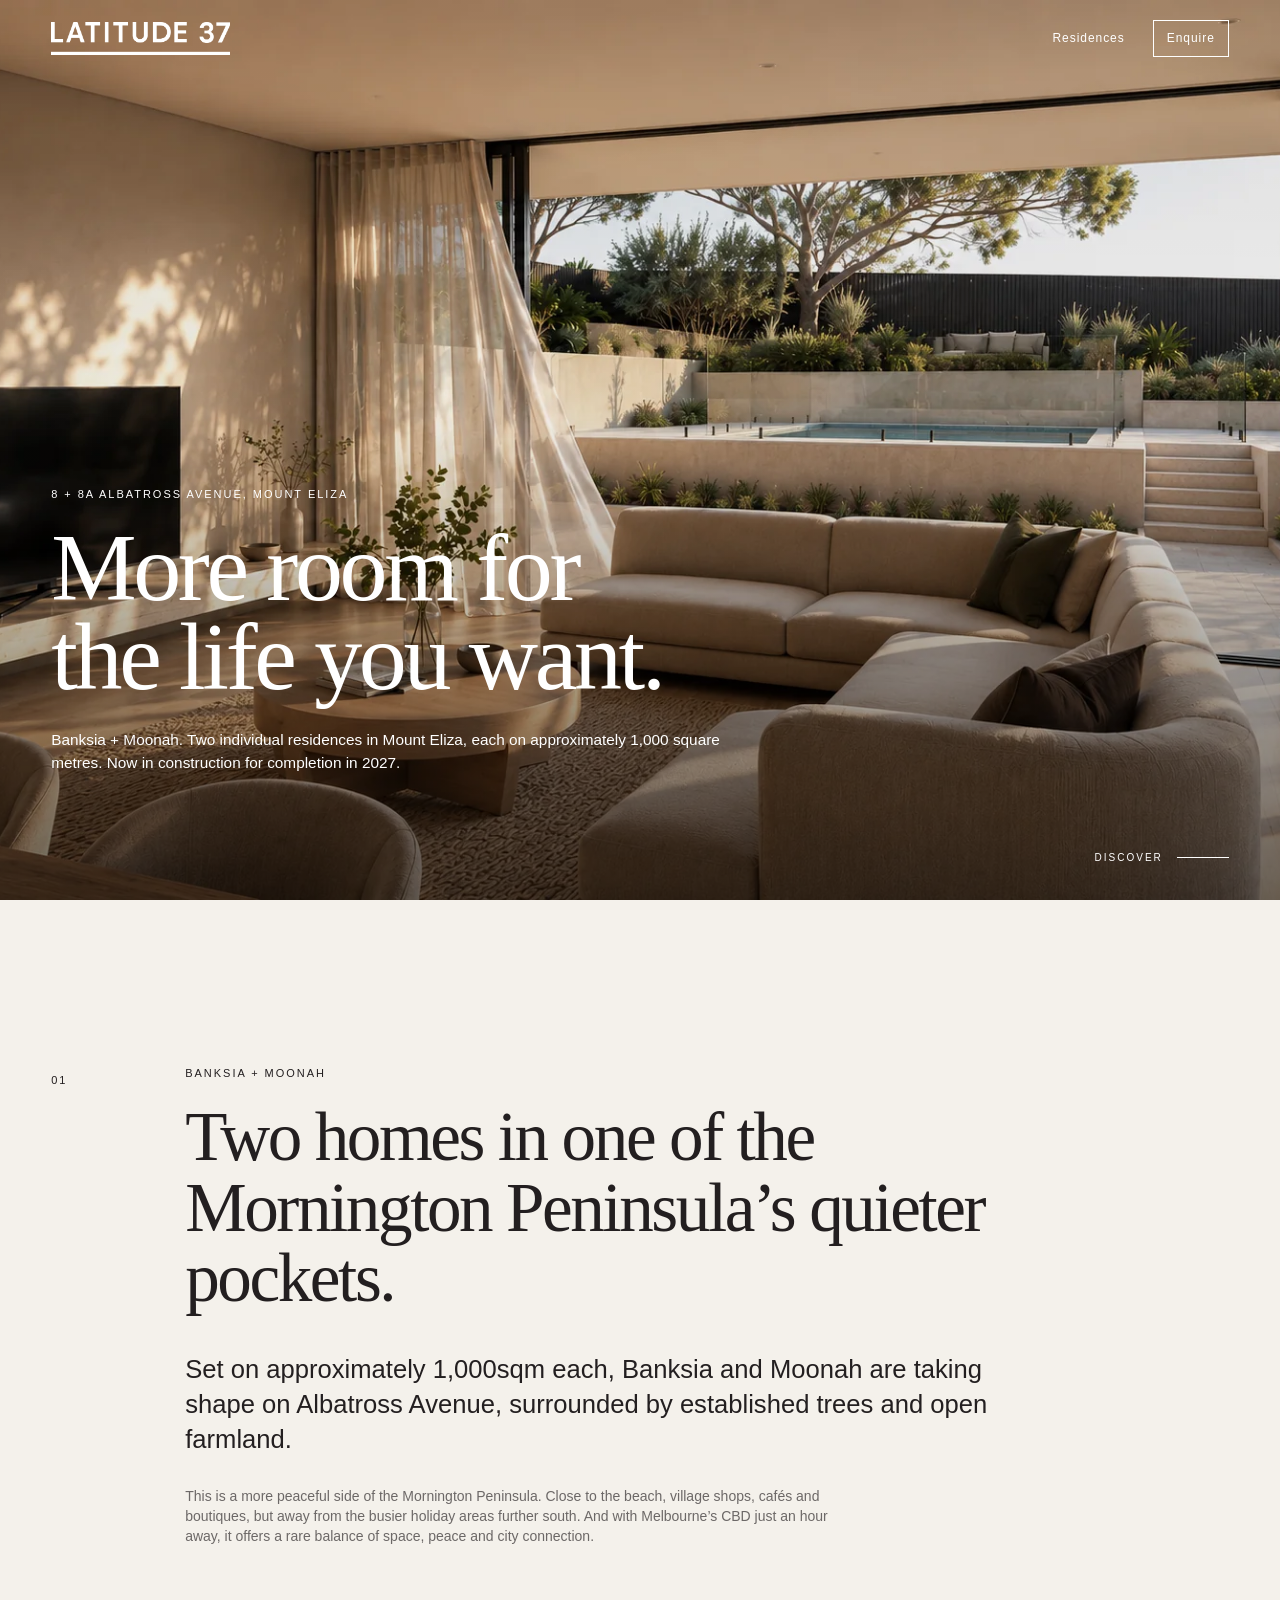
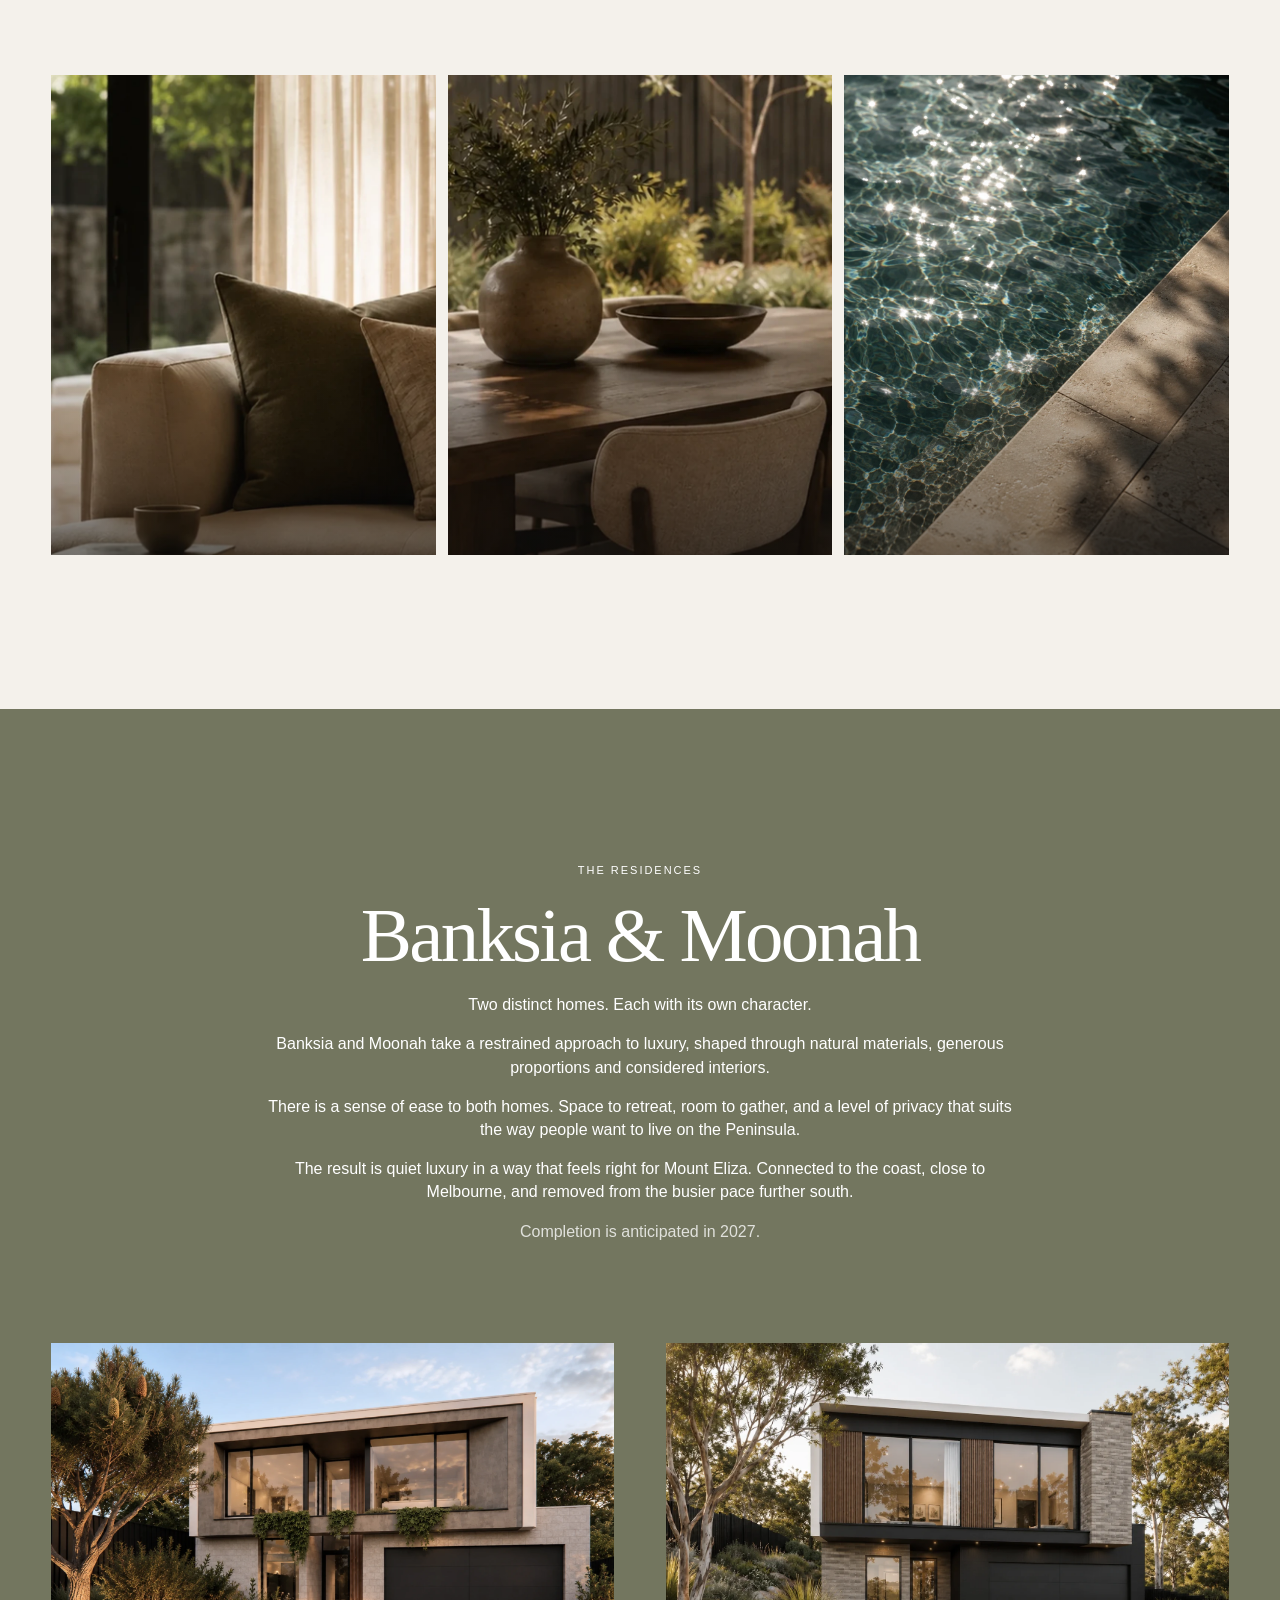
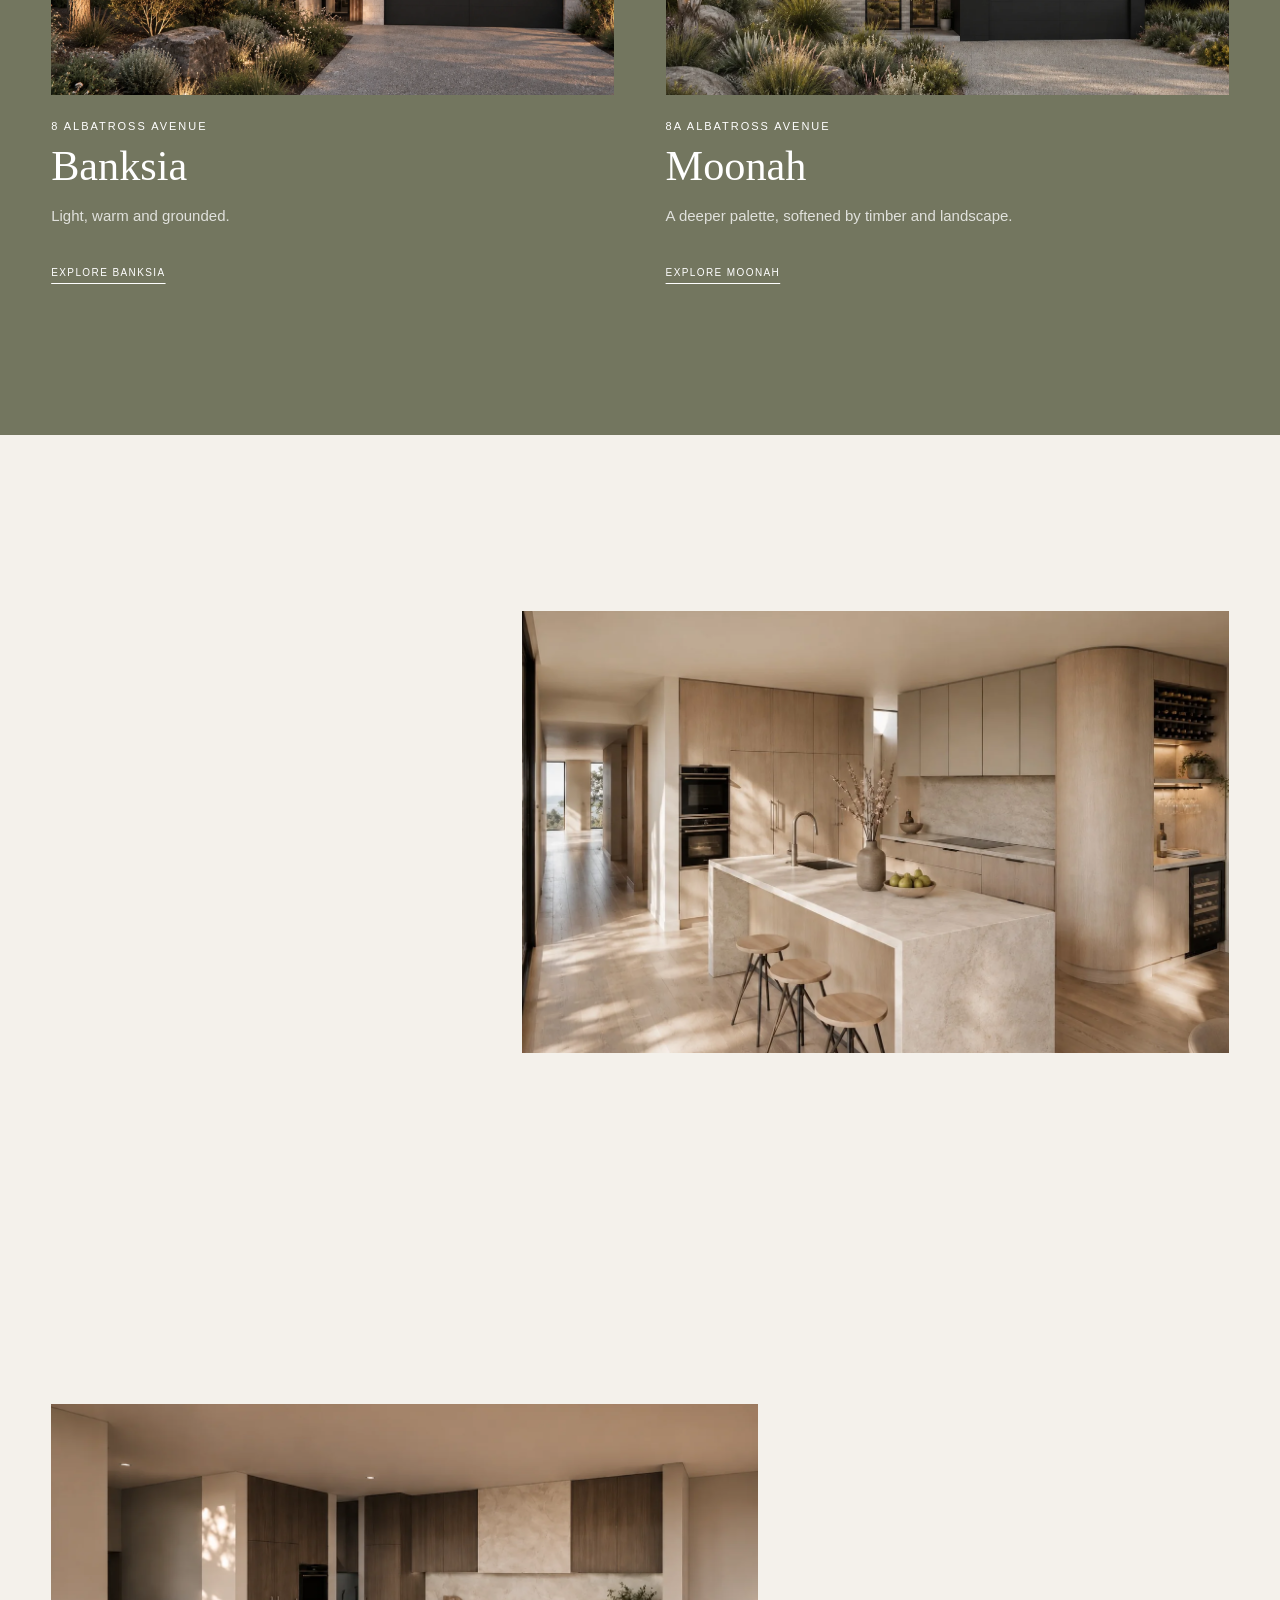
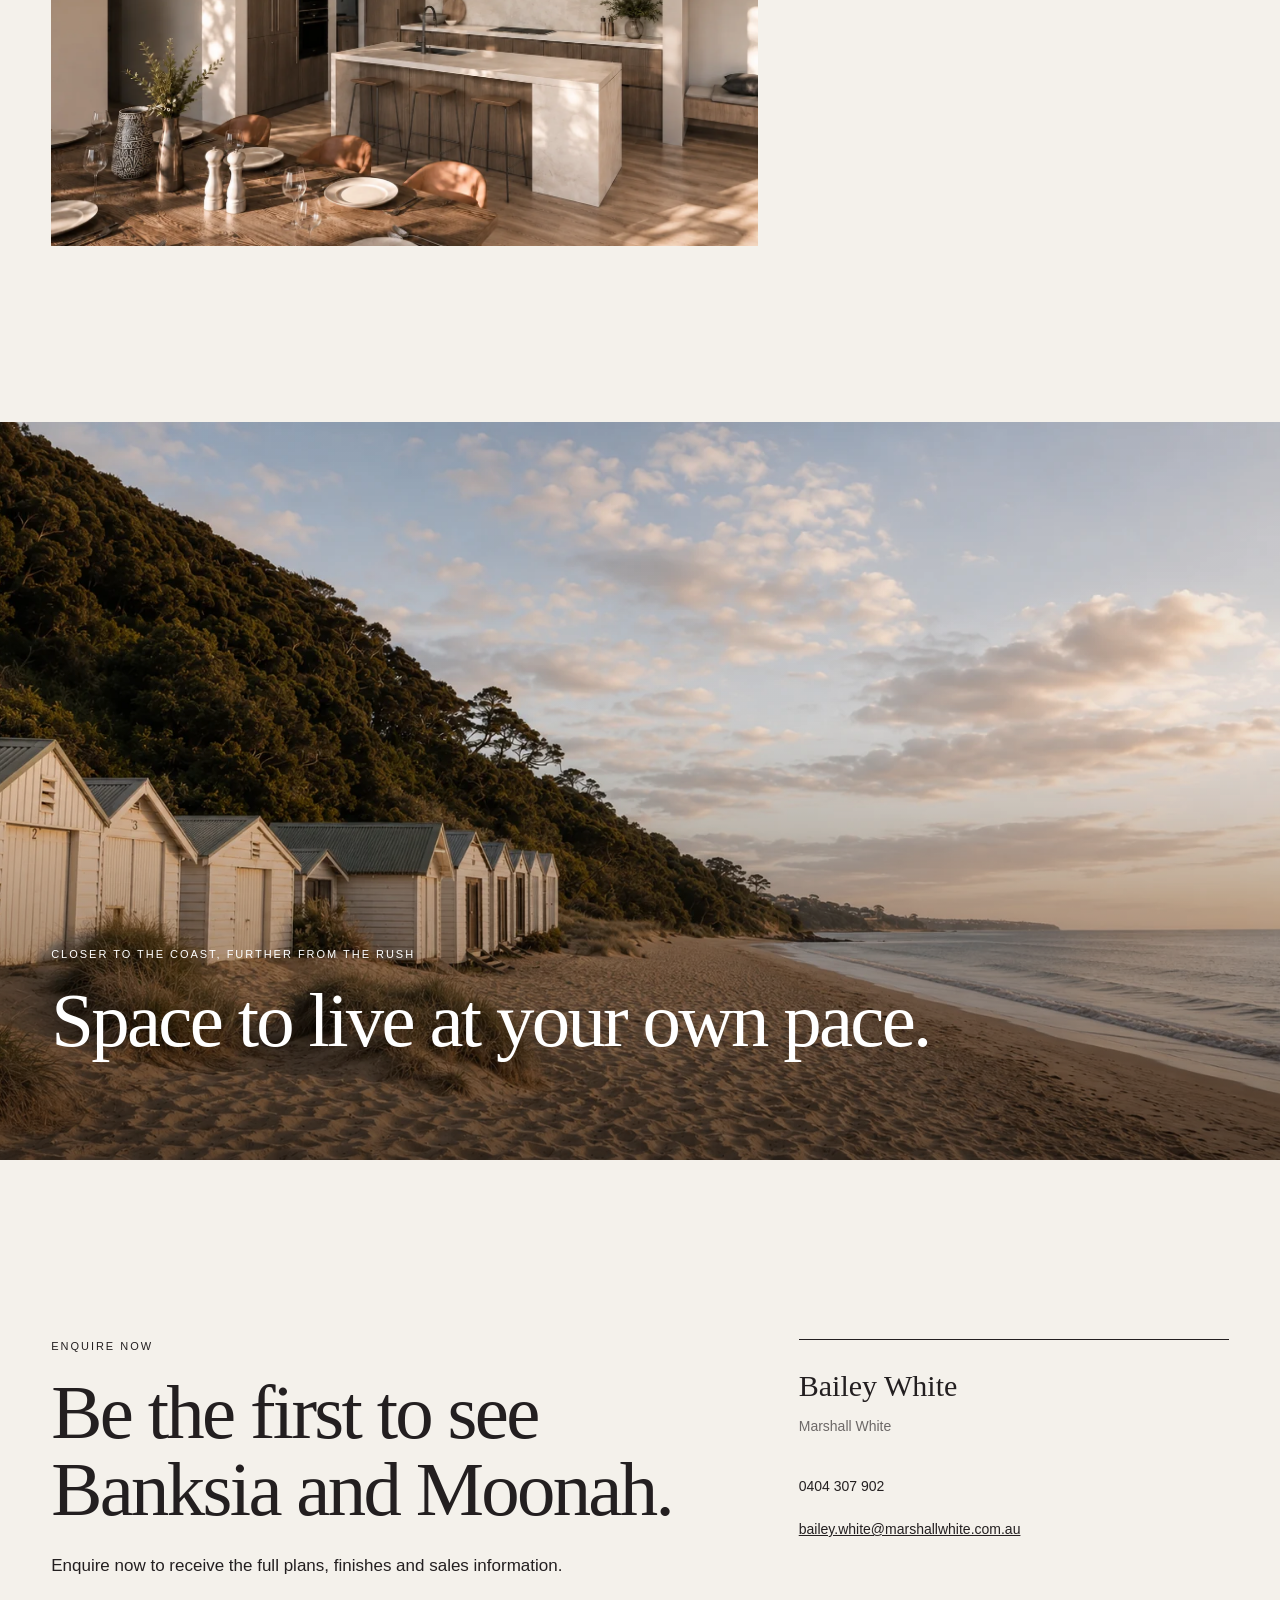
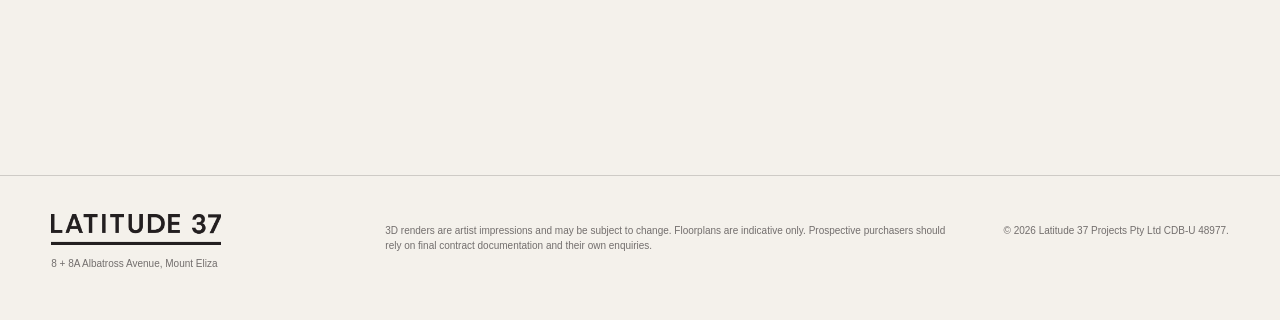
==== Discover/index.html @ 0fed7b35 "Integrate Cognito form into index.html Added a Cognito form script for seamless integration." ====
<!doctype html>
<html lang="en-AU">
<head>
  <meta charset="utf-8">
  <meta name="viewport" content="width=device-width, initial-scale=1">
  <meta name="theme-color" content="#231F20">
  <meta name="description" content="Banksia and Moonah. Two individual residences at 8 and 8A Albatross Avenue, Mount Eliza. Now in construction for completion in 2027.">
  <meta property="og:title" content="Albatross | Mount Eliza">
  <meta property="og:description" content="Banksia and Moonah. Two individual residences, each on approximately 1,000 square metres, now in construction.">
  <meta property="og:type" content="website">
  <meta property="og:image" content="assets/images/banksia-facade.webp">
  <title>Albatross | Mount Eliza</title>
  <link rel="stylesheet" href="assets/site.css">
</head>
<body>
  <a class="skip-link" href="#main">Skip to content</a>

  <header class="site-header" id="header">
    <a class="brand" href="#top" aria-label="Latitude 37 home">
      <img class="logo logo-white" src="assets/images/l37-logo-white.png" alt="Latitude 37">
      <img class="logo logo-dark" src="assets/images/l37-logo-charcoal.png" alt="Latitude 37">
    </a>
    <nav class="nav" aria-label="Primary">
      <a href="#residences">Residences</a>
      <a href="#register" class="nav-cta">Enquire</a>
    </nav>
  </header>

  <main id="main">
    <section class="hero" id="top">
      <div class="hero-media">  <img src="assets/images/banksia-living.webp"alt="Living space opening to landscaped garden and pool"></div>
      <div class="hero-shade"></div>
      <div class="hero-content">
        <p class="eyebrow reveal">8 + 8A Albatross Avenue, Mount Eliza</p>
        <h1 class="reveal">More room for<br>the life you want.</h1>
        <p class="hero-note reveal">Banksia + Moonah. Two individual residences in Mount Eliza, each on approximately 1,000 square metres. Now in construction for completion in 2027.</p>
      </div>
      <a class="scroll-cue" href="#intro"><span>Discover</span><i></i></a>
    </section>

    <section class="project-intro" id="intro">
  <div class="section-index">01</div>

  <div class="intro-copy">
    <p class="eyebrow reveal">Banksia + Moonah</p>

    <h2 class="reveal">
      Two homes in one of the Mornington Peninsula’s quieter pockets.
    </h2>

    <p class="lead reveal">
      Set on approximately 1,000sqm each, Banksia and Moonah are taking shape on Albatross Avenue, surrounded by established trees and open farmland.
    </p>

    <p class="quiet reveal">
      This is a more peaceful side of the Mornington Peninsula. Close to the beach, village shops, cafés and boutiques, but away from the busier holiday areas further south. And with Melbourne’s CBD just an hour away, it offers a rare balance of space, peace and city connection.
    </p>
  </div>
</section>


<section class="vignette-grid" aria-label="A closer look at the Albatross residences">

  <figure class="vignette reveal-media">
   <img
  src="assets/images/albatross-vignette-living-4x5.webp"
  alt="Living space"
>

  </figure>


  <figure class="vignette reveal-media">
  <img
  src="assets/images/albatross-dining-NO-BORDER.webp"
  alt="Dining space"
>
    
  </figure>


  <figure class="vignette reveal-media">
    <img
  src="assets/images/albatross-pool-vignette-4x5.webp"
  alt="Natural stone pavers and pool"
>

  </figure>

</section>


<section class="residence-pair" id="residences">

  <div class="residence-heading reveal">
    <p class="eyebrow">The residences</p>
    <h2>Banksia &amp; Moonah</h2>
    <p>Two distinct homes. Each with its own character.</p>
    <p>Banksia and Moonah take a restrained approach to luxury, shaped through natural materials, generous proportions and considered interiors.</p>
    <p>There is a sense of ease to both homes. Space to retreat, room to gather, and a level of privacy that suits the way people want to live on the Peninsula.</p>
<p>The result is quiet luxury in a way that feels right for Mount Eliza. Connected to the coast, close to Melbourne, and removed from the busier pace further south.</p>
<p>Completion is anticipated in 2027.</p>
  </div>


  <div class="residence-grid">

    <article class="residence-card reveal">

      <figure>
        <img
          src="assets/images/albatross-banksia-facade.webp"
          alt="Banksia at 8 Albatross Avenue, Mount Eliza"
        >
      </figure>

      <p class="eyebrow residence-address">
        8 Albatross Avenue
      </p>

      <h3>Banksia</h3>

      <p>
        Light, warm and grounded.
      </p>

      <a href="#banksia-detail" class="text-link">
        Explore Banksia
      </a>

    </article>


    <article class="residence-card reveal">

      <figure>
        <img
          src="assets/images/moonah-facade.webp"
          alt="Moonah at 8A Albatross Avenue, Mount Eliza"
        >
      </figure>

      <p class="eyebrow residence-address">
        8A Albatross Avenue
      </p>

      <h3>Moonah</h3>

      <p>
        A deeper palette, softened by timber and landscape.
      </p>

      <a href="#moonah-detail" class="text-link">
        Explore Moonah
      </a>

    </article>

  </div>
</section>


<section class="residence-detail" id="banksia-detail">

  <div class="detail-copy reveal">

    <p class="eyebrow">8 Albatross Avenue</p>

    <h2>Banksia</h2>

    <p>
      Banksia is the brighter of the two homes, with light neutrals, timber and expansive glazing creating a relaxed, natural character.
    </p>

    <p>The main floor brings the kitchen, dining, living spaces and bedrooms together across one level, opening directly to the alfresco, pool and landscaped garden.</p>

    <p>Below, the garage, study, workshop and cellar are arranged around the entry, with lift access to the main floor.</p>

    <p>Banksia feels open and relaxed, with everyday living centred around light, landscape and a strong indoor-outdoor connection.</p>

  </div>

  <figure class="detail-image reveal-media">
    <img
      src="assets/images/banksia-kitchen.webp"
      alt="Banksia kitchen with pale timber cabinetry and stone island"
    >
  </figure>

</section>


<section class="residence-detail reverse-detail" id="moonah-detail">

  <div class="detail-copy reveal">

    <p class="eyebrow">8A Albatross Avenue</p>

    <h2>Moonah</h2>

    <p>
      Moonah takes a darker material direction, softened by warm timber, natural interior finishes and layered landscaping.
    </p>

    <p>Kitchen, dining, living spaces and bedrooms are brought together across the main floor, with the living areas opening directly to the alfresco, pool and landscaped backyard.</p>

    <p>Garage, study and workshop sit on the level below, with lift access to the main floor.</p>

    <p>The deeper palette gives Moonah its own identity, while the connection between living, landscape and pool keeps the home relaxed and suited to Peninsula life.</p>


  </div>

  <figure class="detail-image reveal-media">
    <img
      src="assets/images/moonah-kitchen.webp"
      alt="Moonah kitchen and dining space"
    >
  </figure>

</section>


<section class="lifestyle-banner">

  <img
    src="assets/images/mount-eliza-beach-huts-wide-hero.webp"alt="Beach huts along the Mount Eliza coastline"
  >

  <div class="lifestyle-overlay"></div>

  <div class="lifestyle-copy reveal">
    <p class="eyebrow">Closer to the coast, further from the rush</p>
    <h2>Space to live at your own pace.</h2>
  </div>

</section>

    <section class="register" id="register">
      <div class="register-intro">
        <p class="eyebrow">Enquire Now</p>
        <h2>Be the first to see Banksia and Moonah.</h2>
        <p>Enquire now to receive the full plans, finishes and sales information.</p>
      </div>
      <div class="agent-card">
        <p class="agent-name">Bailey White</p>
        <p>Marshall White</p>
        <p>0404 307 902</p>
        <a href="mailto:bailey.white@marshallwhite.com.au?subject=Albatross%20Mount%20Eliza%20enquiry">bailey.white@marshallwhite.com.au</a>
        
    <div class="cognito-form">
      <script
        src="https://www.cognitoforms.com/f/seamless.js"
        data-key="oE34BueXp0ecvQQXiObmQA"
        data-form="11">
      </script>
    </div>
  </div>
</section>
  </main>

  <footer>
    <div><img class="footer-logo" src="assets/images/l37-logo-charcoal.png" alt="Latitude 37"><span>8 + 8A Albatross Avenue, Mount Eliza</span></div>
    <p>3D renders are artist impressions and may be subject to change. Floorplans are indicative only. Prospective purchasers should rely on final contract documentation and their own enquiries.</p>
    <p>© <span id="year"></span> Latitude 37 Projects Pty Ltd CDB-U 48977.</p>
  </footer>

  <dialog class="plan-modal" id="plan-modal">
    <button class="modal-close" aria-label="Close floorplan">Close</button>
    <div class="modal-inner"><p class="eyebrow" id="modal-title"></p><img id="modal-image" src="" alt=""></div>
  </dialog>

  <script src="assets/site.js"></script>
</body>
</html>
---- Discover/assets/site.css ----
:root{--ink:#231F20;--paper:#F4F1EB;--line:rgba(35,31,32,.18);--albatross-accent: #73765F;--max:1440px;--pad:clamp(22px,4vw,64px)}
*{box-sizing:border-box}html{scroll-behavior:smooth;background:var(--paper)}body{margin:0;color:var(--ink);background:var(--paper);font-family:Arial,Helvetica,sans-serif;line-height:1.45;-webkit-font-smoothing:antialiased}img{display:block;width:100%;height:auto}a{color:inherit}button{font:inherit}
.site-header{position:fixed;z-index:30;top:0;left:0;right:0;display:flex;justify-content:space-between;align-items:center;padding:20px var(--pad);color:white;transition:.35s}
.site-header.scrolled{color:var(--ink);background:rgba(244,241,235,.86);backdrop-filter:blur(14px);border-bottom:1px solid rgba(35,31,32,.08)}
.brand{display:block;width:clamp(138px,14vw,210px);position:relative}
.logo{width:100%;height:auto}.logo-dark{display:none}.site-header.scrolled .logo-white{display:none}.site-header.scrolled .logo-dark{display:block}
.nav{display:flex;gap:28px;align-items:center}.nav a{text-decoration:none;font-size:12px;letter-spacing:.08em}.nav-cta{border:1px solid currentColor;padding:9px 13px}
.hero{position:relative;height:100svh;min-height:680px;color:#fff;overflow:hidden}.hero-media,.hero-shade{position:absolute;inset:0}.hero-media img{width: 100%;height: 100%;object-fit: cover;object-position: center center;transform: scale(1);}.hero-shade{background:linear-gradient(180deg,rgba(0,0,0,.10),rgba(0,0,0,.05) 46%,rgba(0,0,0,.57))}
.hero-content{position:absolute;left:var(--pad);right:var(--pad);bottom:clamp(100px,14vh,150px);max-width:1000px}.eyebrow{text-transform:uppercase;letter-spacing:.18em;font-size:11px;margin:0 0 20px}.hero h1,.text-section h2,.section-heading h2,.construction h2,.final-copy h2,.register h2{font-family:Georgia,'Times New Roman',serif;font-weight:400;letter-spacing:-.035em}.hero h1{font-size:clamp(52px,7.5vw,118px);line-height:.93;margin:0;max-width:1000px}.hero-note{margin:28px 0 0;font-size:clamp(14px,1.2vw,18px);max-width:720px}.scroll-cue{position:absolute;right:var(--pad);bottom:35px;text-decoration:none;display:flex;align-items:center;gap:14px;font-size:10px;text-transform:uppercase;letter-spacing:.2em}.scroll-cue i{display:block;width:52px;height:1px;background:#fff}
.text-section{display:grid;grid-template-columns:minmax(60px,1fr) minmax(0,1050px) 1fr;gap:var(--pad);padding:clamp(100px,14vw,220px) var(--pad)}.section-index{font-size:11px;letter-spacing:.18em;padding-top:6px}.text-wrap{grid-column:2}.text-section h2,.section-heading h2{font-size:clamp(42px,5.2vw,82px);line-height:1.02;margin:0 0 42px}.lead{font-size:clamp(20px,2vw,31px);line-height:1.38;max-width:950px;margin:0}.quiet{max-width:670px;margin:28px 0 0;color:rgba(35,31,32,.65);font-size:14px}
.full-bleed{margin:0;position:relative;height:min(92vh,1000px);overflow:hidden}.full-bleed img{height:112%;object-fit:cover}.image-caption{position:absolute;bottom:28px;left:var(--pad);right:var(--pad);display:flex;justify-content:space-between;color:#fff;font-size:11px;text-transform:uppercase;letter-spacing:.14em;text-shadow:0 1px 20px rgba(0,0,0,.4)}
.residences{padding-top:clamp(100px,12vw,190px)}.section-heading{padding:0 var(--pad) clamp(80px,10vw,150px);max-width:var(--max);margin:auto}.residence{border-top:1px solid var(--line);padding:clamp(70px,9vw,130px) var(--pad)}.residence-title{max-width:var(--max);margin:0 auto clamp(55px,8vw,100px);display:grid;grid-template-columns:80px 1fr;align-items:end}.residence-title .number{font-size:11px;letter-spacing:.16em}.residence-title h3{font-family:Georgia,'Times New Roman',serif;font-weight:400;font-size:clamp(54px,8vw,120px);line-height:.9;margin:0}.residence-title .eyebrow{margin-bottom:16px}
.split-gallery{max-width:var(--max);margin:auto;display:grid;grid-template-columns:minmax(0,1.35fr) minmax(280px,.65fr);gap:clamp(35px,6vw,100px);align-items:end}.split-gallery.reverse{grid-template-columns:minmax(280px,.65fr) minmax(0,1.35fr)}.split-gallery.reverse .portrait{grid-column:2}.split-gallery.reverse .residence-copy{grid-column:1;grid-row:1}.portrait{margin:0;overflow:hidden}.portrait img{aspect-ratio:16/10;object-fit:cover}.residence-copy{font-size:clamp(17px,1.5vw,22px);max-width:520px;padding-bottom:8px}.text-link{display:inline-block;margin-top:24px;text-transform:uppercase;letter-spacing:.14em;font-size:10px;text-underline-offset:7px}.wide-gallery{max-width:var(--max);margin:clamp(70px,9vw,140px) auto 0}.wide-gallery figure,.diptych figure{margin:0;overflow:hidden}.wide-gallery img{aspect-ratio:16/8.5;object-fit:cover}.diptych{max-width:var(--max);margin:clamp(70px,9vw,140px) auto 0;display:grid;grid-template-columns:1fr 1fr;gap:18px}.diptych img{aspect-ratio:4/3;object-fit:cover}
.plan-section{max-width:var(--max);margin:clamp(80px,10vw,150px) auto 0;display:grid;grid-template-columns:.7fr 1.3fr;gap:clamp(35px,7vw,120px);align-items:start;border-top:1px solid var(--line);padding-top:clamp(50px,7vw,90px)}.plan-copy h3{font-family:Georgia,'Times New Roman',serif;font-size:clamp(34px,4vw,58px);line-height:1.05;font-weight:400;margin:0 0 24px}.plan-copy p:last-child{font-size:14px;color:rgba(35,31,32,.7);max-width:520px}.plan-button{border:0;background:#fff;padding:18px;cursor:pointer;text-align:left}.plan-button img{max-height:760px;object-fit:contain}.plan-button span{display:inline-block;margin:12px 0 0;font-size:10px;text-transform:uppercase;letter-spacing:.15em}
.construction{height:90svh;min-height:650px;position:relative;color:#fff;display:flex;align-items:end;overflow:hidden}.construction-bg,.construction-overlay{position:absolute;inset:0}.construction-bg img{height:100%;object-fit:cover}.construction-overlay{background:linear-gradient(180deg,rgba(0,0,0,.08),rgba(0,0,0,.62))}.construction-copy{position:relative;z-index:2;padding:0 var(--pad) clamp(70px,10vw,130px);max-width:950px}.construction h2{font-size:clamp(48px,6vw,92px);line-height:.98;margin:0 0 30px}.construction-copy>p:last-child{max-width:650px;font-size:17px}
.final-image{height:90svh;min-height:650px;position:relative;color:#fff;overflow:hidden}.final-image img,.final-overlay{position:absolute;inset:0;height:100%;object-fit:cover}.final-overlay{background:linear-gradient(180deg,rgba(0,0,0,.05),rgba(0,0,0,.58))}.final-copy{position:absolute;left:var(--pad);right:var(--pad);bottom:clamp(60px,10vw,130px)}.final-copy p{text-transform:uppercase;letter-spacing:.18em;font-size:11px}.final-copy h2{font-size:clamp(48px,6vw,94px);line-height:.98;margin:14px 0 0;max-width:950px}
.register{display:grid;grid-template-columns:1.2fr .8fr;gap:clamp(40px,8vw,140px);padding:clamp(100px,14vw,200px) var(--pad);max-width:var(--max);margin:auto}.register h2{font-size:clamp(48px,6vw,90px);line-height:1;margin:0 0 26px}.register-intro>p:last-child{max-width:600px;font-size:17px}.agent-card{border-top:1px solid var(--ink);padding-top:24px;display:flex;flex-direction:column;align-items:flex-start;gap:9px;font-size:14px}.agent-name{font-family:Georgia,'Times New Roman',serif;font-size:30px;margin:0}.agent-card>p:nth-child(2){margin:0 0 16px;color:rgba(35,31,32,.65)}.button{margin-top:20px;text-decoration:none;text-transform:uppercase;letter-spacing:.16em;font-size:10px;border:1px solid var(--ink);padding:14px 18px}
footer{border-top:1px solid var(--line);padding:38px var(--pad) 48px;display:grid;grid-template-columns:1fr 2fr auto;gap:50px;font-size:10px;color:rgba(35,31,32,.62);max-width:var(--max);margin:auto}.footer-logo{width:170px;margin-bottom:12px}
.reveal{opacity:0;transform:translateY(24px);transition:opacity .85s ease,transform .85s ease}.reveal.in{opacity:1;transform:none}.reveal-media img{transform:scale(1.035);transition:transform 1.4s ease}.reveal-media.in img{transform:scale(1)}
.plan-modal{width:100vw;height:100vh;max-width:none;max-height:none;border:0;padding:0;background:var(--paper)}.modal-close{position:fixed;right:24px;top:24px;z-index:2;border:1px solid var(--ink);background:var(--paper);padding:10px 14px;text-transform:uppercase;letter-spacing:.13em;font-size:9px}.modal-inner{padding:80px var(--pad) 50px}.modal-inner img{width:min(1200px,100%);max-height:calc(100vh - 130px);object-fit:contain;margin:auto}
.skip-link{position:fixed;left:16px;top:-60px;z-index:99;background:#fff;padding:12px 16px}.skip-link:focus{top:16px}
@media(max-width:900px){.text-section{grid-template-columns:40px 1fr;gap:25px}.text-wrap{grid-column:2}.split-gallery,.split-gallery.reverse{grid-template-columns:1fr}.split-gallery.reverse .portrait,.split-gallery.reverse .residence-copy{grid-column:auto;grid-row:auto}.residence-copy{padding-top:30px}.plan-section{grid-template-columns:1fr}.register{grid-template-columns:1fr}footer{grid-template-columns:1fr;gap:20px}}
@media(max-width:720px){.nav a:not(.nav-cta){display:none}.brand{width:145px}}
@media(max-width:640px){.hero{min-height:620px}.hero h1{font-size:50px}.hero-content{bottom:105px}.scroll-cue{left:var(--pad);right:auto}.text-section{display:block;padding-top:95px;padding-bottom:95px}.section-index{margin-bottom:42px}.residence-title{grid-template-columns:42px 1fr}.diptych{grid-template-columns:1fr}.plan-button{padding:8px}.construction,.final-image{height:78svh}.register{padding-top:95px;padding-bottom:95px}}
@media(prefers-reduced-motion:reduce){html{scroll-behavior:auto}*,*:before,*:after{animation:none!important;transition:none!important}.reveal{opacity:1;transform:none}}
/* ALBATROSS REVISED MIDDLE CONTENT */

.project-intro {
  display: grid;
  grid-template-columns: 70px minmax(0, 900px);
  gap: clamp(28px, 5vw, 80px);
  padding: clamp(100px, 13vw, 190px) var(--pad)
           clamp(80px, 10vw, 140px);
  max-width: var(--max);
  margin: 0 auto;
}

.project-intro .section-index {
  padding-top: 7px;
}

.intro-copy h2 {
  font-family: Georgia, "Times New Roman", serif;
  font-weight: 400;
  letter-spacing: -.035em;
  font-size: clamp(44px, 5.4vw, 82px);
  line-height: 1.02;
  margin: 0 0 38px;
}

.intro-copy .lead {
  max-width: 820px;
}

.intro-copy .quiet {
  max-width: 660px;
}


.vignette-grid {
  display: grid;
  grid-template-columns: repeat(3, 1fr);
  gap: 12px;
  padding: 0 var(--pad) clamp(110px, 12vw, 180px);
  max-width: var(--max);
  margin: 0 auto;
}

.vignette {
  position: relative;
  margin: 0;
  aspect-ratio: 4 / 5;
  overflow: hidden;
  background: #ddd;
}

.vignette img {
  width: 100%;
  height: 100%;
  object-fit: cover;
}

.vignette::after {
  content: "";
  position: absolute;
  inset: 0;
  background:
    linear-gradient(
      to top,
      rgba(15, 13, 12, .5),
      rgba(15, 13, 12, 0) 48%
    );
}

.vignette figcaption {
  position: absolute;
  left: clamp(18px, 2vw, 28px);
  right: clamp(18px, 2vw, 28px);
  bottom: clamp(18px, 2vw, 28px);
  z-index: 2;
  color: white;
}

.vignette figcaption span {
  display: block;
  text-transform: uppercase;
  letter-spacing: .16em;
  font-size: 10px;
  margin-bottom: 7px;
}

.vignette figcaption small {
  display: block;
  font-family: Georgia, "Times New Roman", serif;
  font-size: clamp(14px, 1.1vw, 17px);
  line-height: 1.35;
}


.residence-pair {
  padding: clamp(100px, 12vw, 180px) var(--pad);
  background: var(--albatross-accent);
  color: #fff;
}
.residence-pair .eyebrow,
.residence-pair h2,
.residence-pair h3 {
  color: #fff;
}

.residence-pair .residence-heading > p:last-child,
.residence-pair .residence-card > p:not(.eyebrow) {
  color: rgba(255,255,255,.78);
}

.residence-pair .text-link {
  color: #fff;
}
.residence-heading {
  text-align: center;
  max-width: 760px;
  margin: 0 auto clamp(60px, 8vw, 100px);
}

.residence-heading h2 {
  font-family: Georgia, "Times New Roman", serif;
  font-weight: 400;
  letter-spacing: -.035em;
  font-size: clamp(50px, 6vw, 90px);
  line-height: 1;
  margin: 0 0 18px;
}

.residence-heading > p:last-child {
  font-size: 16px;
  color: rgba(35,31,32,.7);
}

.residence-grid {
  display: grid;
  grid-template-columns: 1fr 1fr;
  gap: clamp(24px, 4vw, 58px);
  max-width: 1260px;
  margin: 0 auto;
}

.residence-card figure {
  margin: 0 0 24px;
  overflow: hidden;
}

.residence-card figure img {
  width: 100%;
  aspect-ratio: 16 / 10;
  object-fit: cover;
}

.residence-address {
  margin-bottom: 10px;
}

.residence-card h3 {
  font-family: Georgia, "Times New Roman", serif;
  font-weight: 400;
  font-size: clamp(34px, 3.3vw, 52px);
  line-height: 1;
  margin: 0 0 18px;
}

.residence-card > p:not(.eyebrow) {
  max-width: 520px;
  font-size: 15px;
  color: rgba(35,31,32,.72);
}


.residence-detail {
  display: grid;
  grid-template-columns: .7fr 1.3fr;
  gap: clamp(40px, 7vw, 110px);
  align-items: center;
  padding: clamp(100px, 12vw, 180px) var(--pad);
  max-width: var(--max);
  margin: 0 auto;
}

.reverse-detail {
  grid-template-columns: 1.3fr .7fr;
}

.reverse-detail .detail-copy {
  grid-column: 2;
}

.reverse-detail .detail-image {
  grid-column: 1;
  grid-row: 1;
}

.detail-copy h2 {
  font-family: Georgia, "Times New Roman", serif;
  font-weight: 400;
  letter-spacing: -.03em;
  font-size: clamp(38px, 4.4vw, 66px);
  line-height: 1.04;
  margin: 0 0 26px;
}

.detail-copy > p:last-of-type {
  max-width: 520px;
  font-size: 16px;
}

.detail-image {
  margin: 0;
  overflow: hidden;
}

.detail-image img {
  width: 100%;
  aspect-ratio: 16 / 10;
  object-fit: cover;
}


.lifestyle-banner {
  position: relative;
  height: min(82vh, 880px);
  min-height: 580px;
  overflow: hidden;
  color: white;
}

.lifestyle-banner > img {
  width: 100%;
  height: 100%;
  object-fit: cover;
}

.lifestyle-overlay {
  position: absolute;
  inset: 0;
  background:
    linear-gradient(
      to top,
      rgba(0,0,0,.52),
      rgba(0,0,0,.05) 60%
    );
}

.lifestyle-copy {
  position: absolute;
  left: var(--pad);
  right: var(--pad);
  bottom: clamp(55px, 8vw, 100px);
}

.lifestyle-copy h2 {
  font-family: Georgia, "Times New Roman", serif;
  font-weight: 400;
  letter-spacing: -.035em;
  font-size: clamp(48px, 6vw, 92px);
  line-height: 1;
  margin: 0;
}


@media (max-width: 850px) {

  .project-intro {
    grid-template-columns: 1fr;
  }

  .project-intro .section-index {
    margin-bottom: 15px;
  }

  .residence-grid,
  .residence-detail,
  .reverse-detail {
    grid-template-columns: 1fr;
  }

  .reverse-detail .detail-copy,
  .reverse-detail .detail-image {
    grid-column: auto;
    grid-row: auto;
  }
}


@media (max-width: 700px) {

.vignette-grid {
  display: grid;
  grid-template-columns: repeat(3, 1fr);
  gap: 12px;
}

.vignette {
  min-width: 0;
}

.vignette img {
  width: 100%;
  aspect-ratio: 4 / 5;
  object-fit: cover;
  display: block;
}

  .lifestyle-banner {
    height: 72vh;
    min-height: 540px;
  }
}
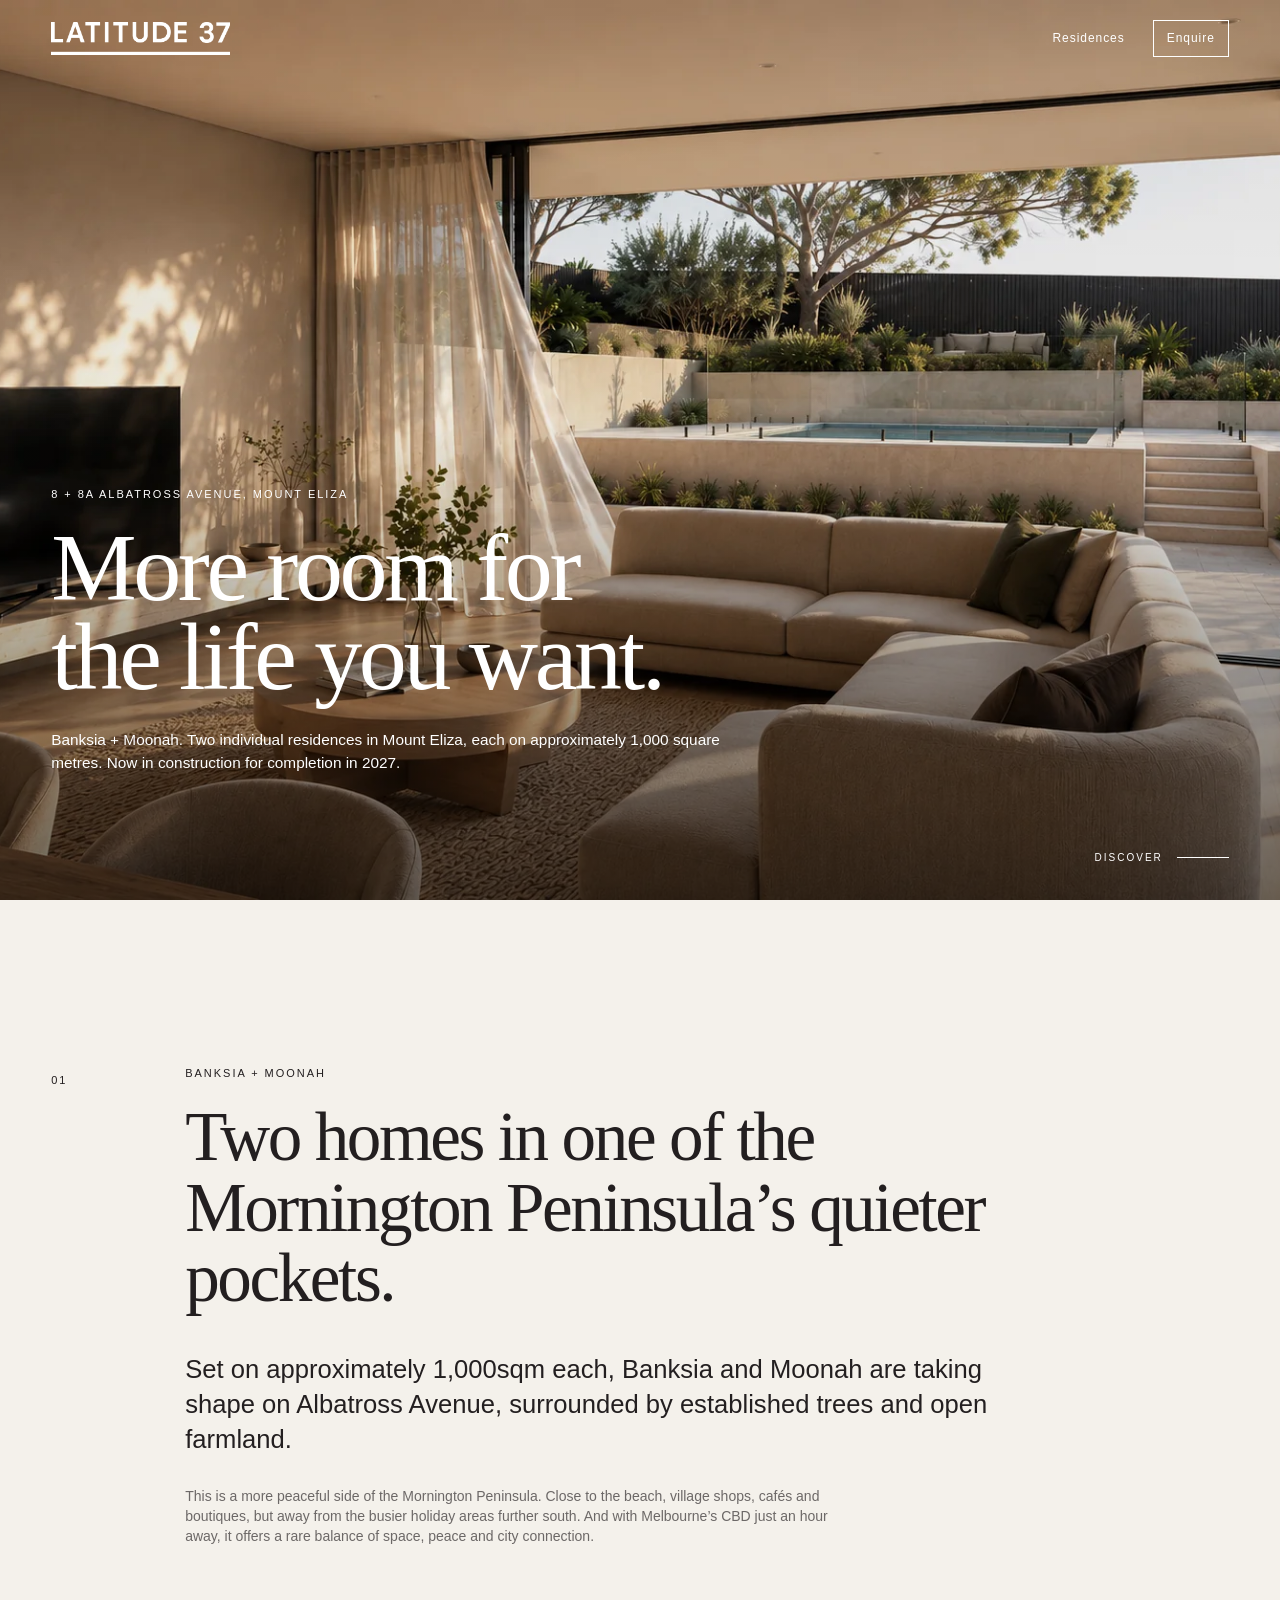
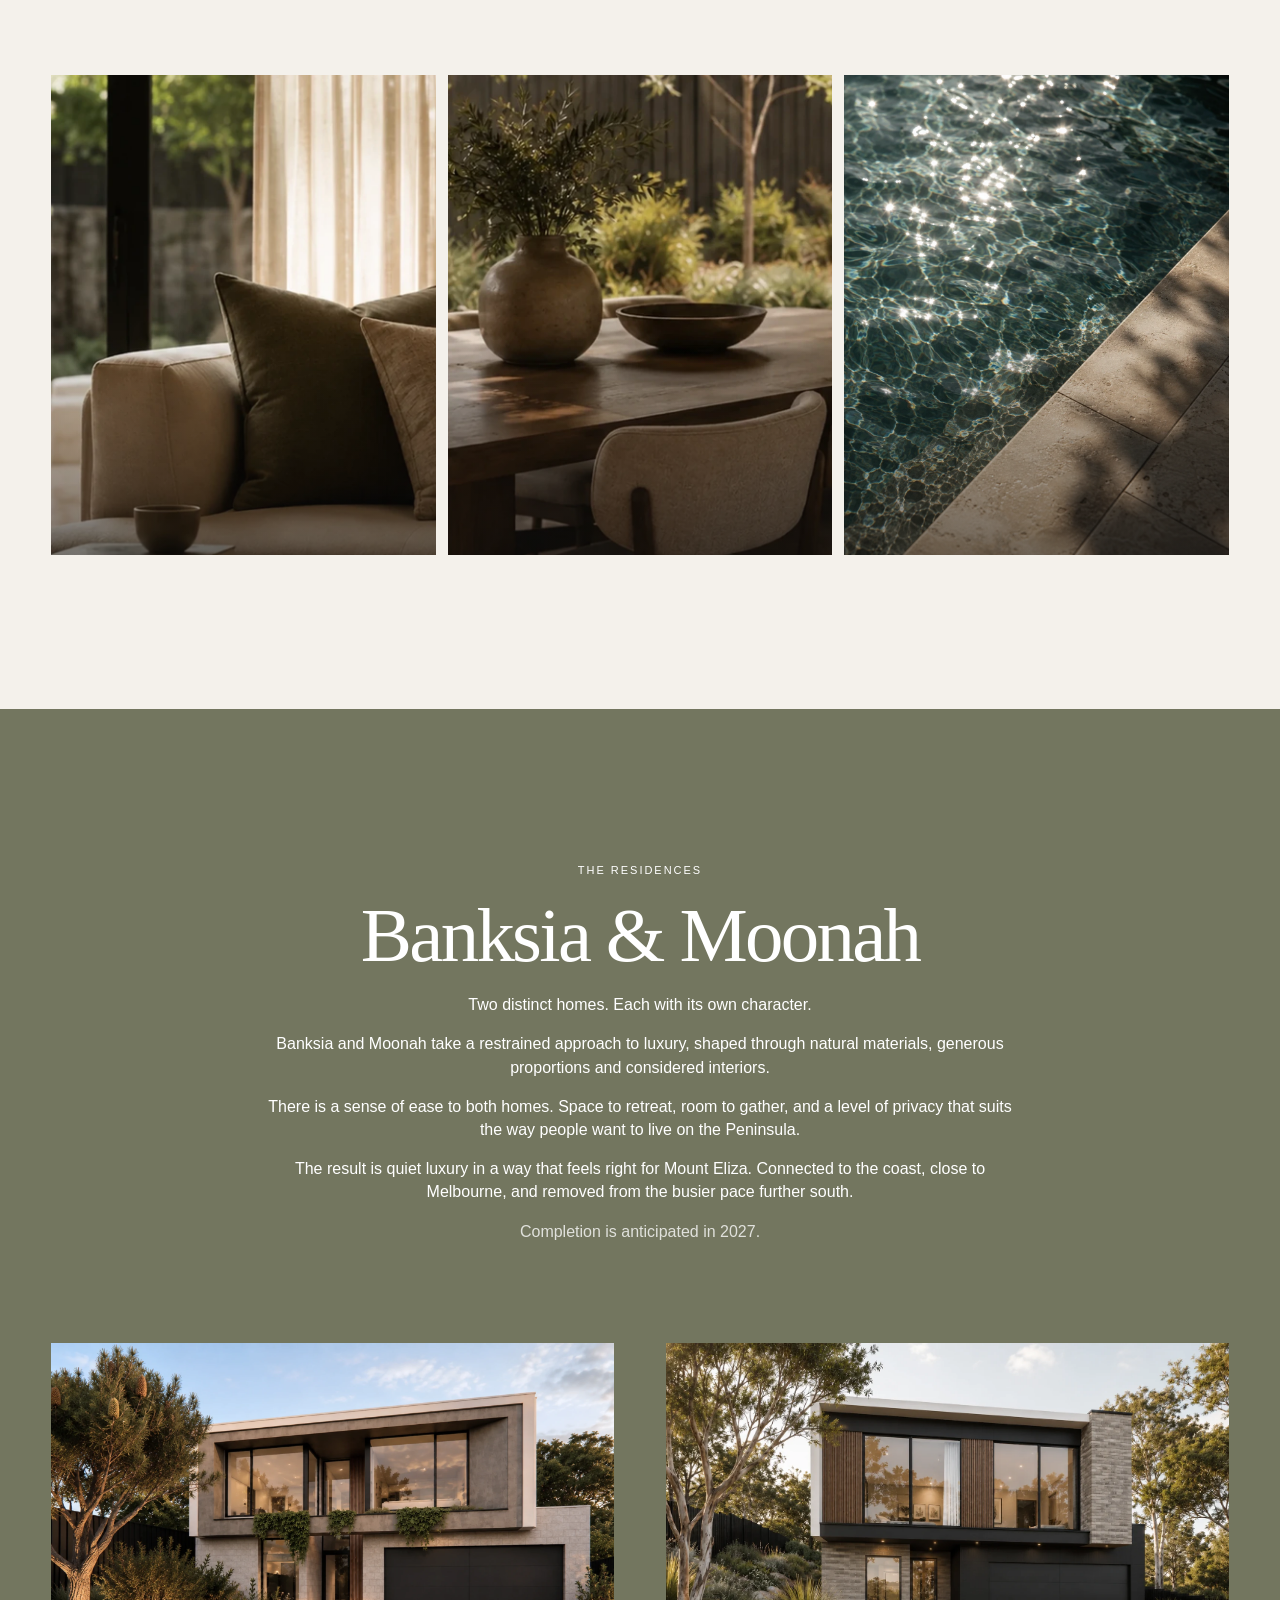
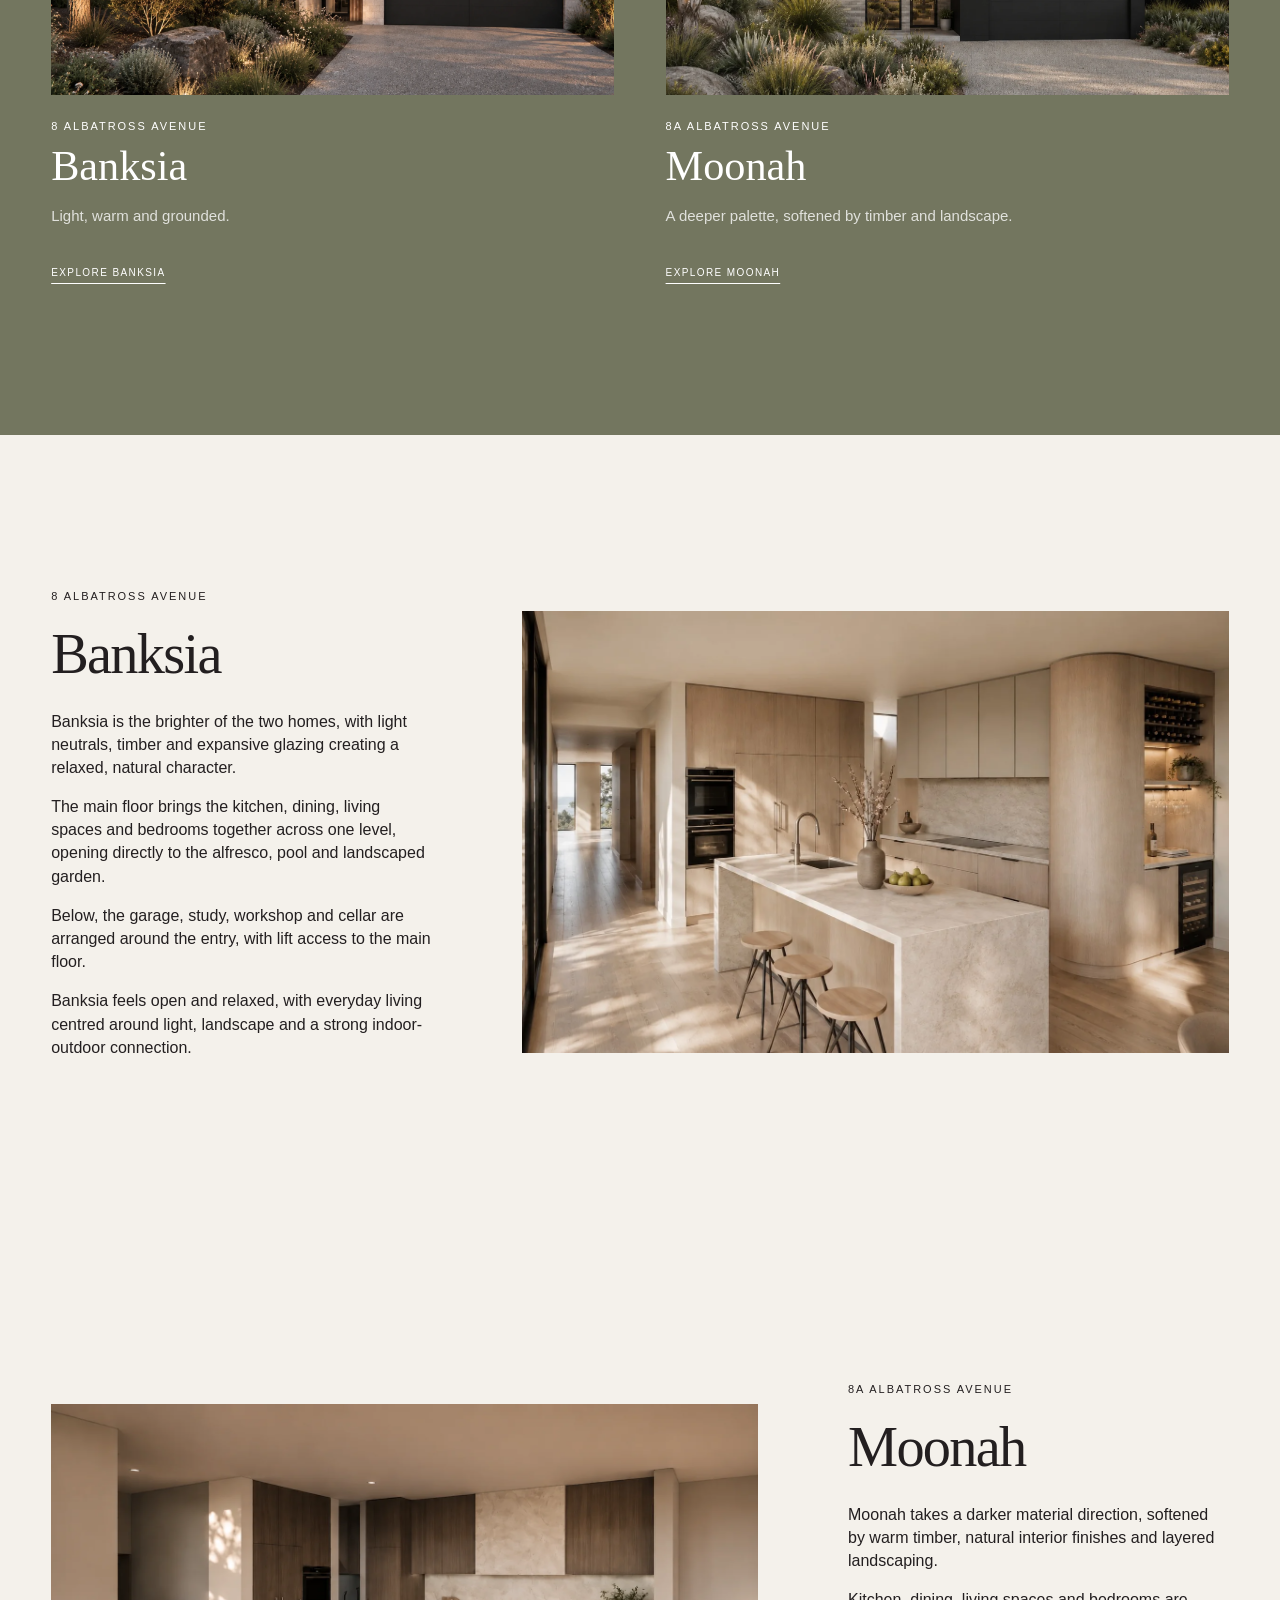
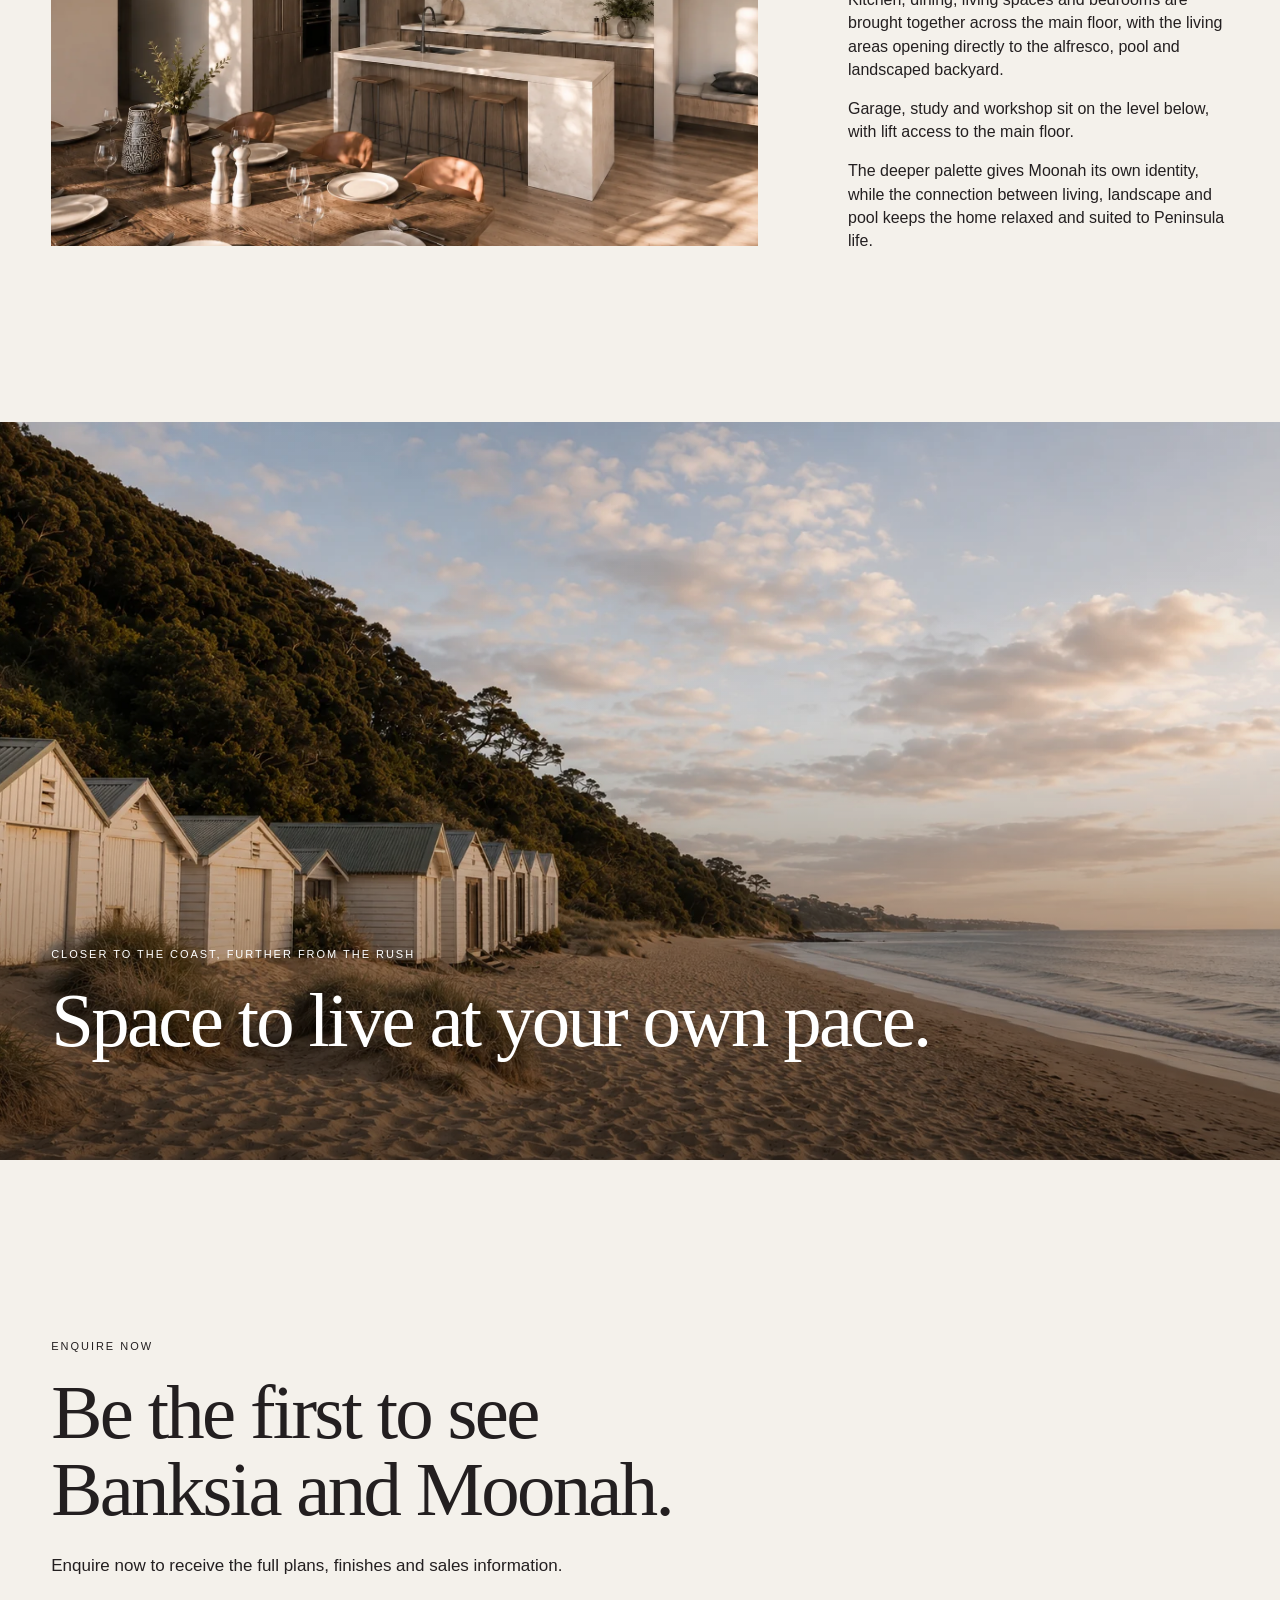
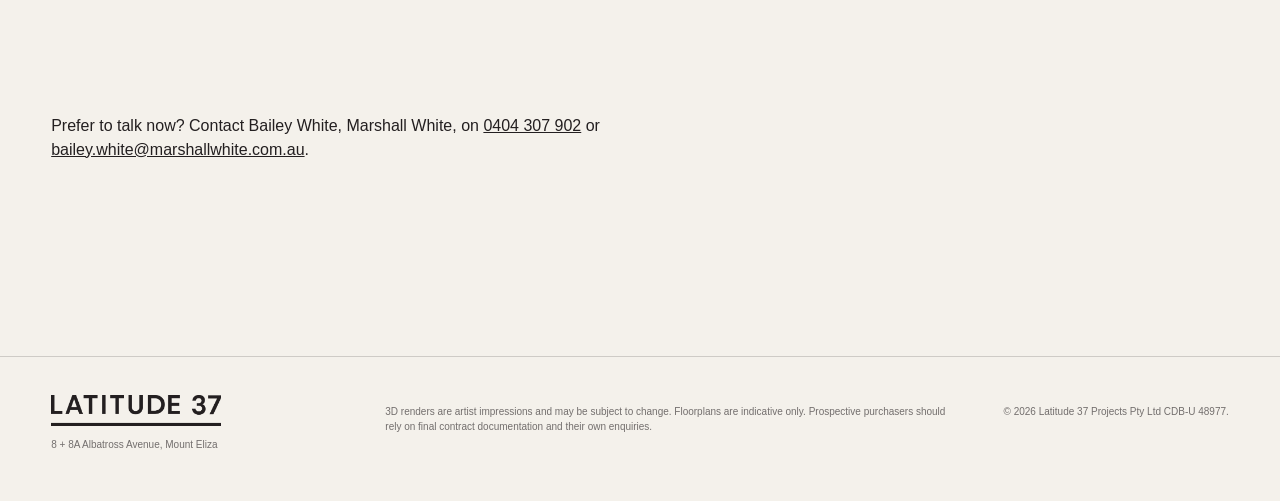
==== commit 289cc432: "Update index.html" ====
--- a/Discover/index.html
+++ b/Discover/index.html
@@ -242,11 +242,6 @@
         <h2>Be the first to see Banksia and Moonah.</h2>
         <p>Enquire now to receive the full plans, finishes and sales information.</p>
       </div>
-      <div class="agent-card">
-        <p class="agent-name">Bailey White</p>
-        <p>Marshall White</p>
-        <p>0404 307 902</p>
-        <a href="mailto:bailey.white@marshallwhite.com.au?subject=Albatross%20Mount%20Eliza%20enquiry">bailey.white@marshallwhite.com.au</a>
         
     <div class="cognito-form">
       <script
@@ -255,7 +250,12 @@
         data-form="11">
       </script>
     </div>
-  </div>
+          <p class="contact-option">
+    Prefer to talk now? Contact Bailey White, Marshall White,
+    on <a href="tel:+61404307902">0404 307 902</a> or
+    <a href="mailto:bailey.white@marshallwhite.com.au">bailey.white@marshallwhite.com.au</a>.
+  </p>
+</div>
 </section>
   </main>
 
--- a/Discover/assets/site.css
+++ b/Discover/assets/site.css
@@ -15,7 +15,15 @@
 .plan-section{max-width:var(--max);margin:clamp(80px,10vw,150px) auto 0;display:grid;grid-template-columns:.7fr 1.3fr;gap:clamp(35px,7vw,120px);align-items:start;border-top:1px solid var(--line);padding-top:clamp(50px,7vw,90px)}.plan-copy h3{font-family:Georgia,'Times New Roman',serif;font-size:clamp(34px,4vw,58px);line-height:1.05;font-weight:400;margin:0 0 24px}.plan-copy p:last-child{font-size:14px;color:rgba(35,31,32,.7);max-width:520px}.plan-button{border:0;background:#fff;padding:18px;cursor:pointer;text-align:left}.plan-button img{max-height:760px;object-fit:contain}.plan-button span{display:inline-block;margin:12px 0 0;font-size:10px;text-transform:uppercase;letter-spacing:.15em}
 .construction{height:90svh;min-height:650px;position:relative;color:#fff;display:flex;align-items:end;overflow:hidden}.construction-bg,.construction-overlay{position:absolute;inset:0}.construction-bg img{height:100%;object-fit:cover}.construction-overlay{background:linear-gradient(180deg,rgba(0,0,0,.08),rgba(0,0,0,.62))}.construction-copy{position:relative;z-index:2;padding:0 var(--pad) clamp(70px,10vw,130px);max-width:950px}.construction h2{font-size:clamp(48px,6vw,92px);line-height:.98;margin:0 0 30px}.construction-copy>p:last-child{max-width:650px;font-size:17px}
 .final-image{height:90svh;min-height:650px;position:relative;color:#fff;overflow:hidden}.final-image img,.final-overlay{position:absolute;inset:0;height:100%;object-fit:cover}.final-overlay{background:linear-gradient(180deg,rgba(0,0,0,.05),rgba(0,0,0,.58))}.final-copy{position:absolute;left:var(--pad);right:var(--pad);bottom:clamp(60px,10vw,130px)}.final-copy p{text-transform:uppercase;letter-spacing:.18em;font-size:11px}.final-copy h2{font-size:clamp(48px,6vw,94px);line-height:.98;margin:14px 0 0;max-width:950px}
-.register{display:grid;grid-template-columns:1.2fr .8fr;gap:clamp(40px,8vw,140px);padding:clamp(100px,14vw,200px) var(--pad);max-width:var(--max);margin:auto}.register h2{font-size:clamp(48px,6vw,90px);line-height:1;margin:0 0 26px}.register-intro>p:last-child{max-width:600px;font-size:17px}.agent-card{border-top:1px solid var(--ink);padding-top:24px;display:flex;flex-direction:column;align-items:flex-start;gap:9px;font-size:14px}.agent-name{font-family:Georgia,'Times New Roman',serif;font-size:30px;margin:0}.agent-card>p:nth-child(2){margin:0 0 16px;color:rgba(35,31,32,.65)}.button{margin-top:20px;text-decoration:none;text-transform:uppercase;letter-spacing:.16em;font-size:10px;border:1px solid var(--ink);padding:14px 18px}
+.register{display:grid;grid-template-columns:1.2fr .8fr;gap:clamp(40px,8vw,140px);padding:clamp(100px,14vw,200px) var(--pad);max-width:var(--max);margin:auto}.register h2{font-size:clamp(48px,6vw,90px);line-height:1;margin:0 0 26px}.register-intro>p:last-child{max-width:600px;font-size:17px}.agent-card{border-top:1px solid var(--ink);padding-top:24px;display:flex;flex-direction:column;align-items:flex-start;gap:9px;font-size:14px}.agent-name{font-family:Georgia,'Times New Roman',serif;font-size:30px;margin:0}.agent-card>p:nth-child(2){margin:0 0 16px;color:rgba(35,31,32,.65)}.button{margin-top:20px;text-decoration:none;text-transform:uppercase;letter-spacing:.16em;font-size:10px;border:1px solid var(--ink);padding:14px 18px}.cognito-form {
+  width: 100%;
+  margin-top: 32px;
+}
+
+.cognito-form iframe {
+  width: 100%;
+  border: 0;
+}
 footer{border-top:1px solid var(--line);padding:38px var(--pad) 48px;display:grid;grid-template-columns:1fr 2fr auto;gap:50px;font-size:10px;color:rgba(35,31,32,.62);max-width:var(--max);margin:auto}.footer-logo{width:170px;margin-bottom:12px}
 .reveal{opacity:0;transform:translateY(24px);transition:opacity .85s ease,transform .85s ease}.reveal.in{opacity:1;transform:none}.reveal-media img{transform:scale(1.035);transition:transform 1.4s ease}.reveal-media.in img{transform:scale(1)}
 .plan-modal{width:100vw;height:100vh;max-width:none;max-height:none;border:0;padding:0;background:var(--paper)}.modal-close{position:fixed;right:24px;top:24px;z-index:2;border:1px solid var(--ink);background:var(--paper);padding:10px 14px;text-transform:uppercase;letter-spacing:.13em;font-size:9px}.modal-inner{padding:80px var(--pad) 50px}.modal-inner img{width:min(1200px,100%);max-height:calc(100vh - 130px);object-fit:contain;margin:auto}
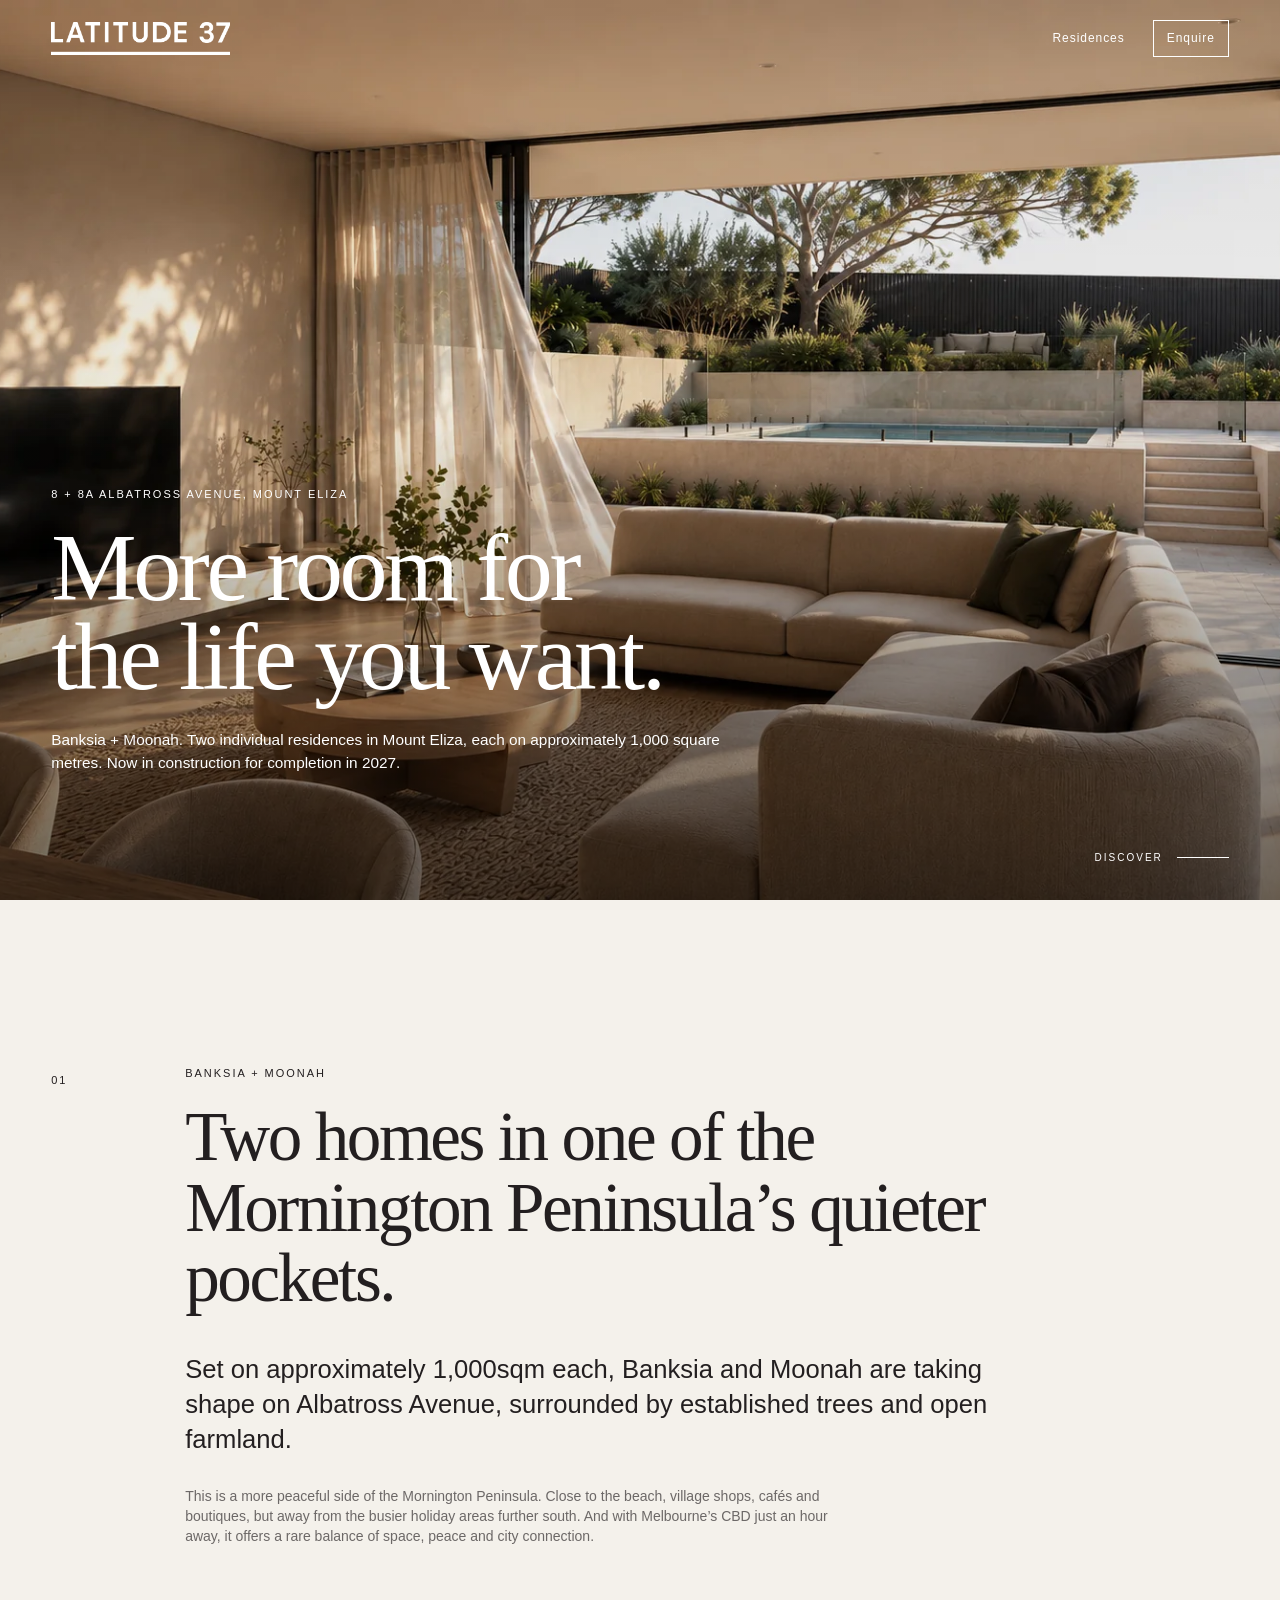
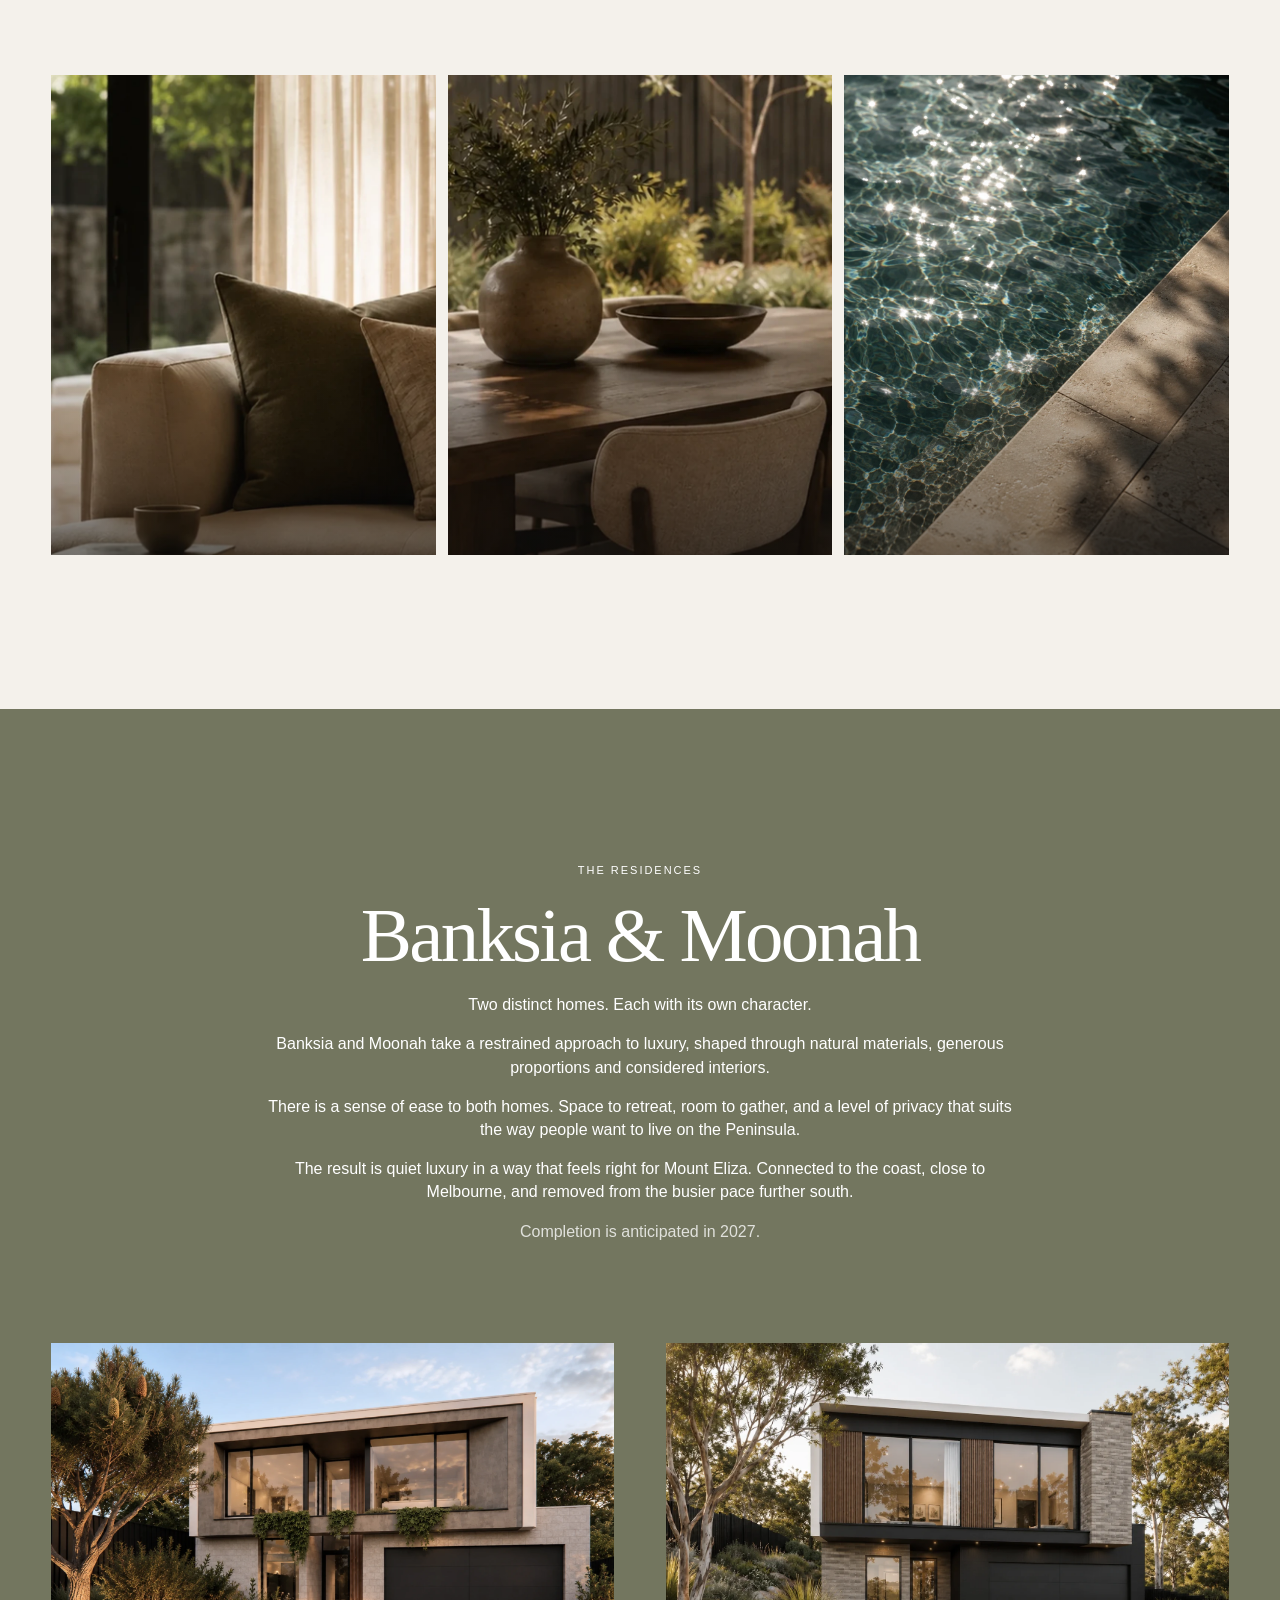
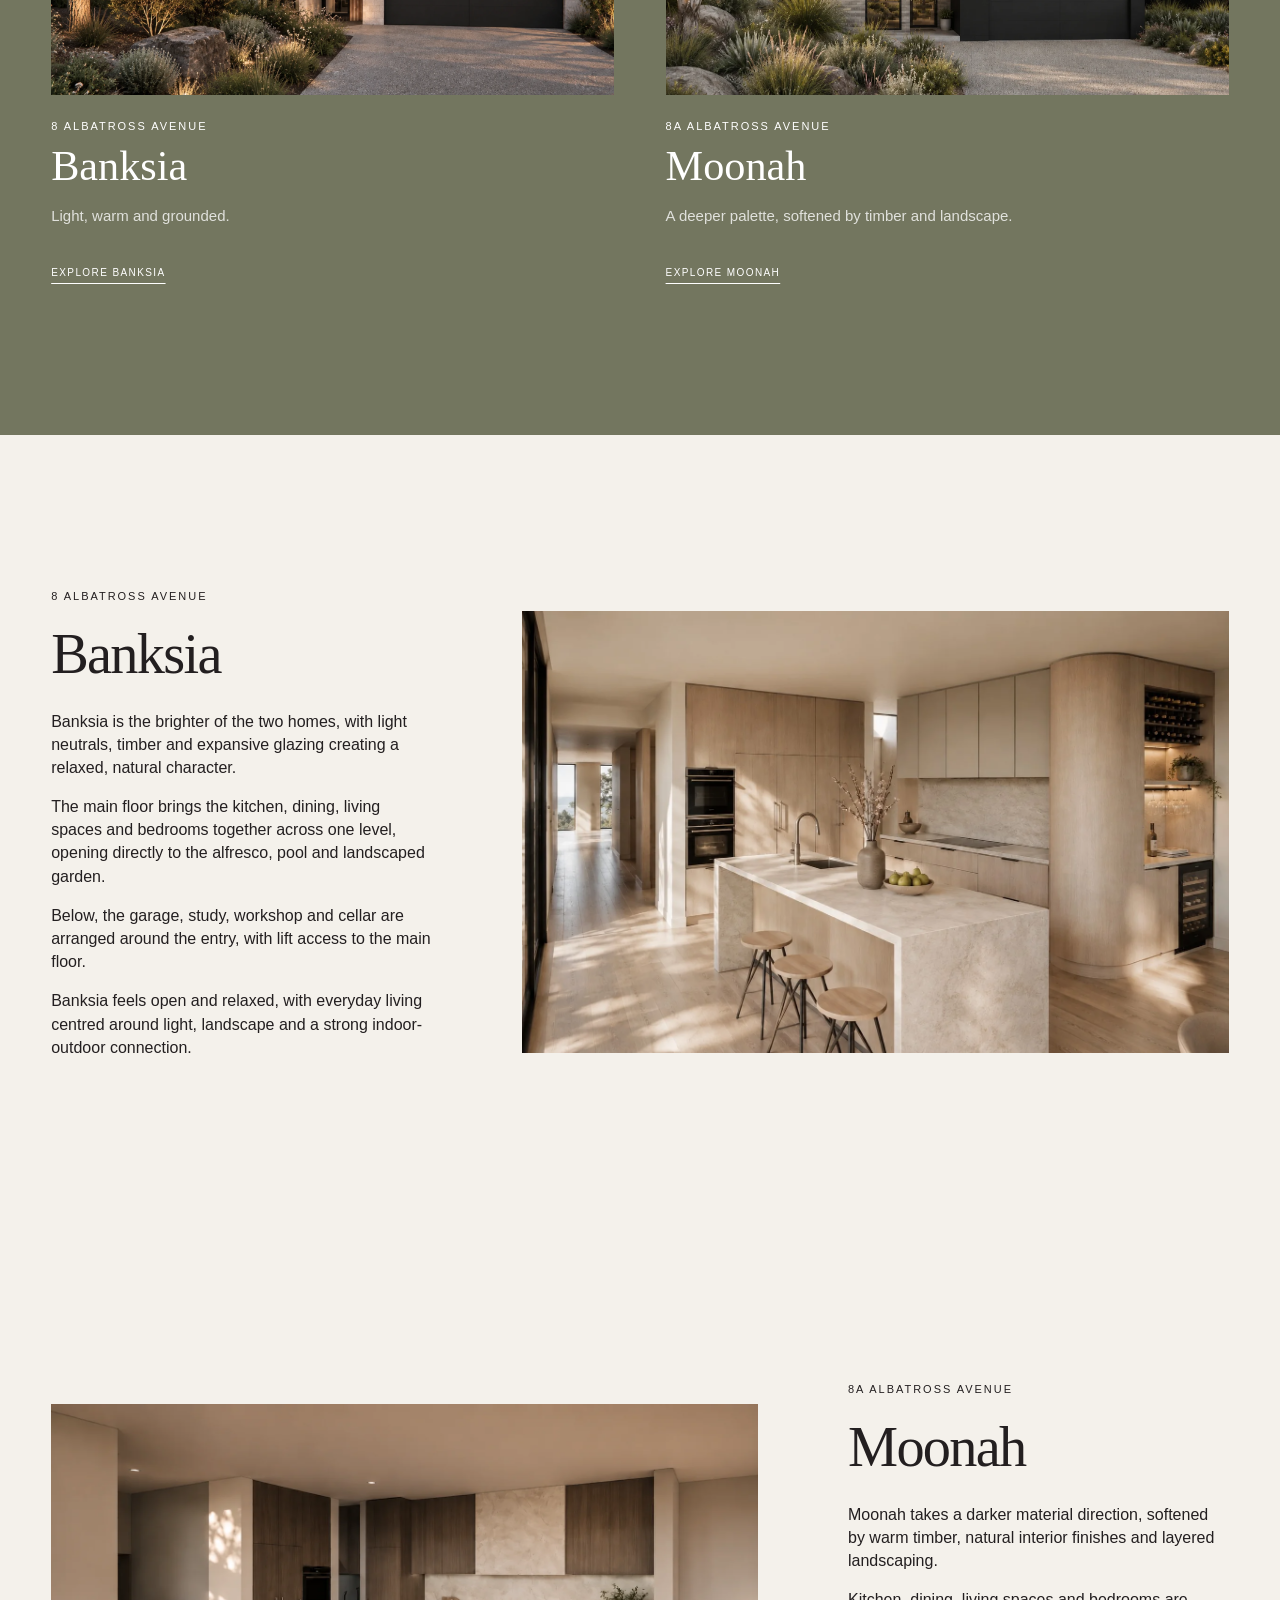
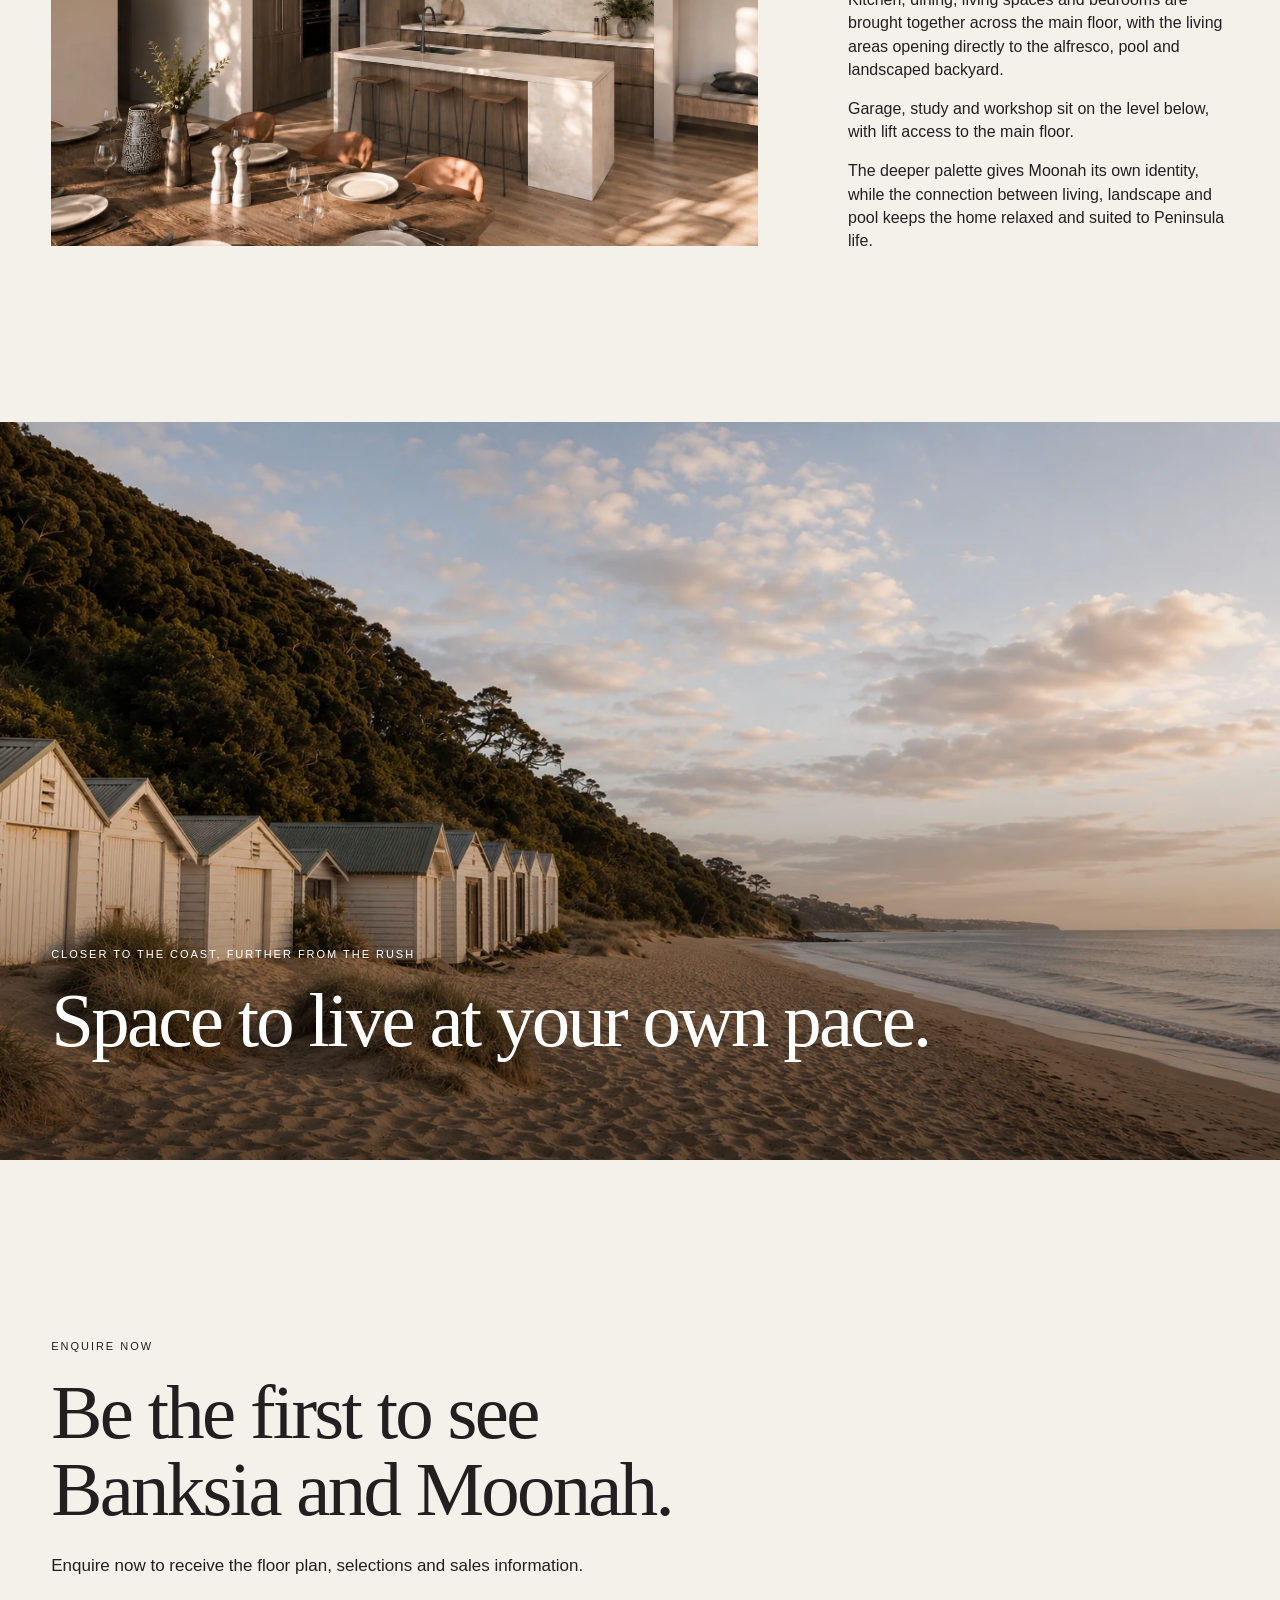
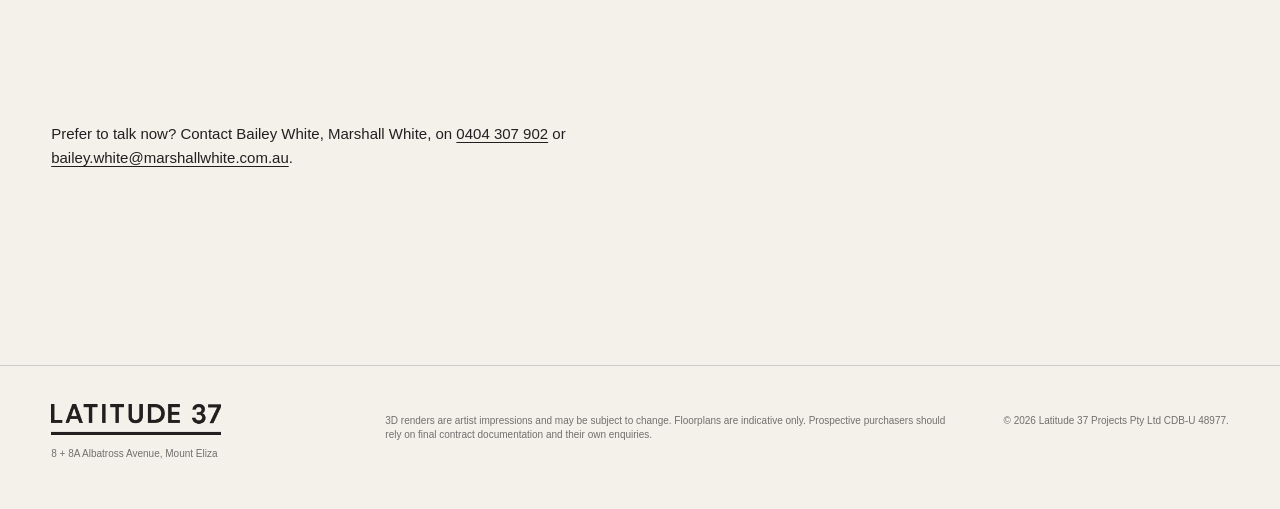
==== commit 0a89ba94: "Update index.html" ====
--- a/Discover/index.html
+++ b/Discover/index.html
@@ -240,7 +240,7 @@
       <div class="register-intro">
         <p class="eyebrow">Enquire Now</p>
         <h2>Be the first to see Banksia and Moonah.</h2>
-        <p>Enquire now to receive the full plans, finishes and sales information.</p>
+        <p>Enquire now to receive the floor plan, selections and sales information.</p>
       </div>
         
     <div class="cognito-form">
--- a/Discover/assets/site.css
+++ b/Discover/assets/site.css
@@ -342,3 +342,14 @@
     min-height: 540px;
   }
 }
+.contact-option {
+  margin-top: 24px;
+  font-size: 15px;
+  line-height: 1.6;
+}
+
+.contact-option a {
+  color: inherit;
+  text-decoration: underline;
+  text-underline-offset: 3px;
+}
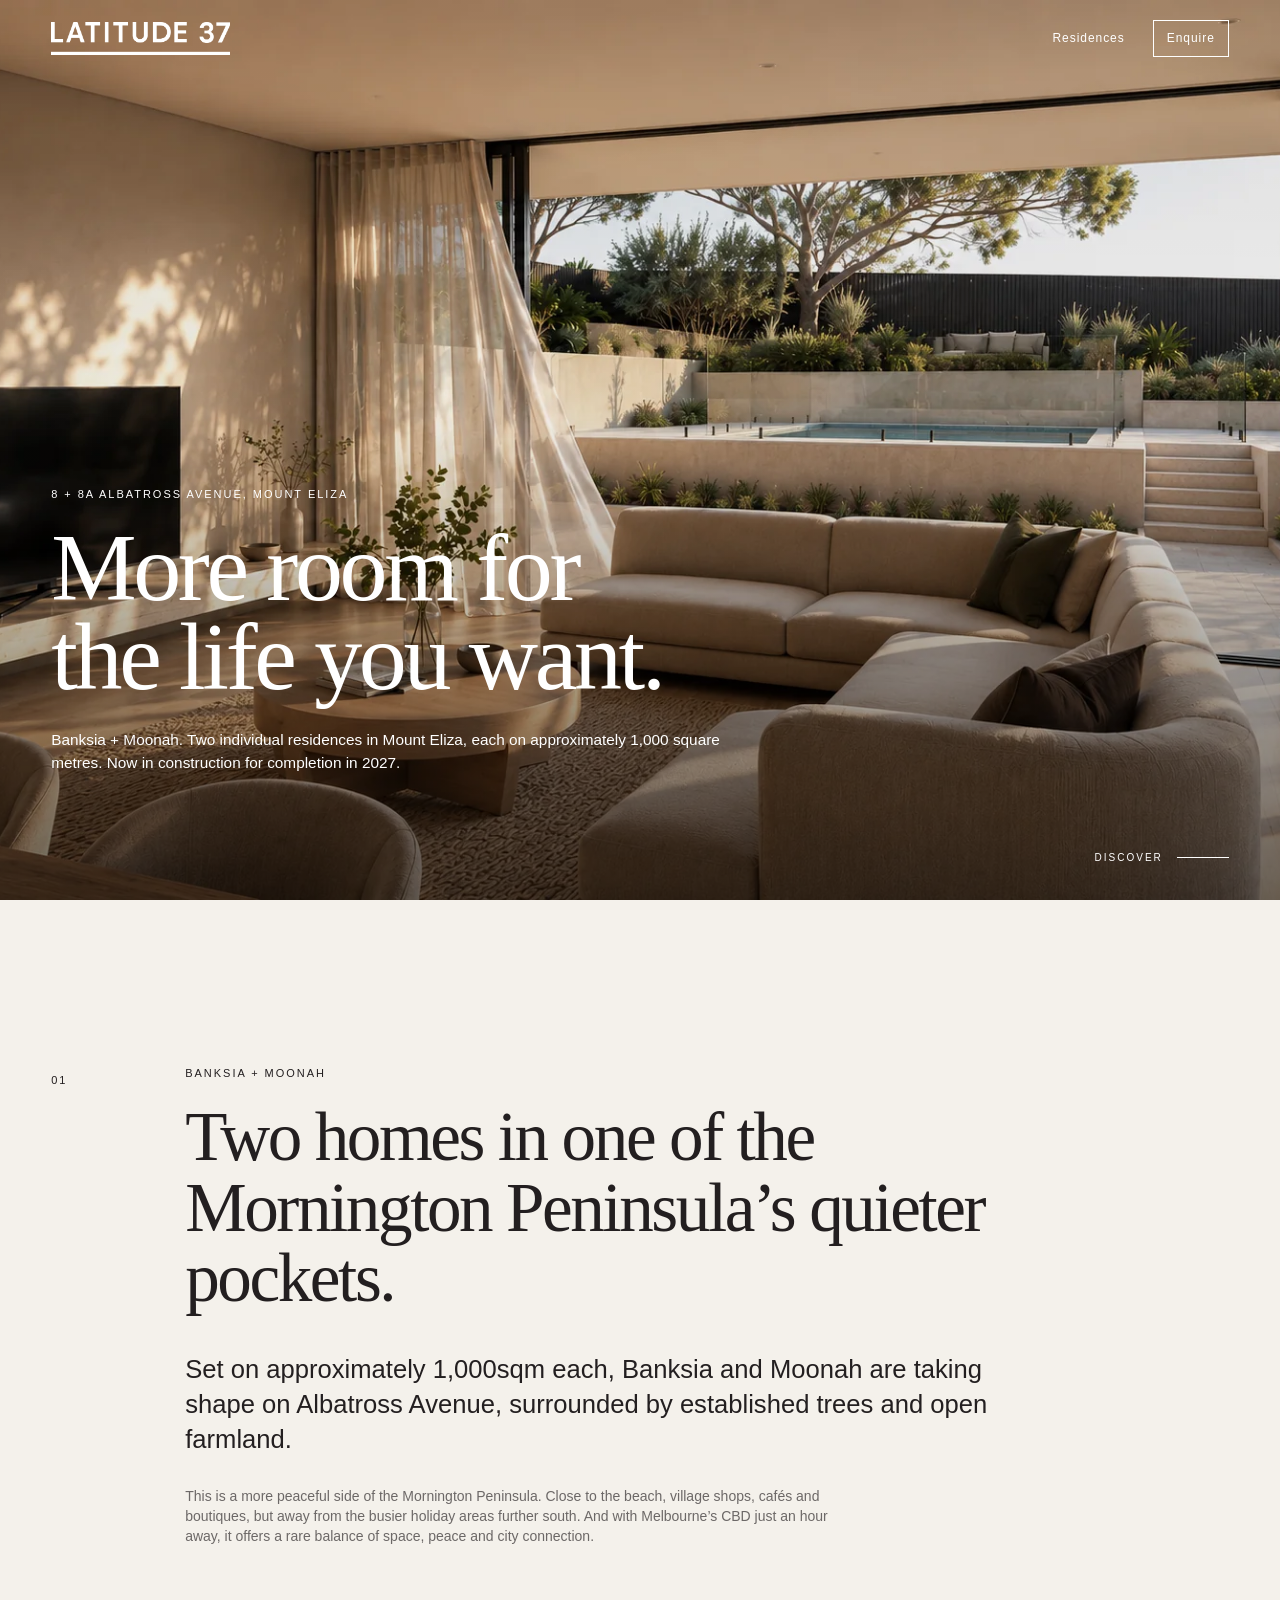
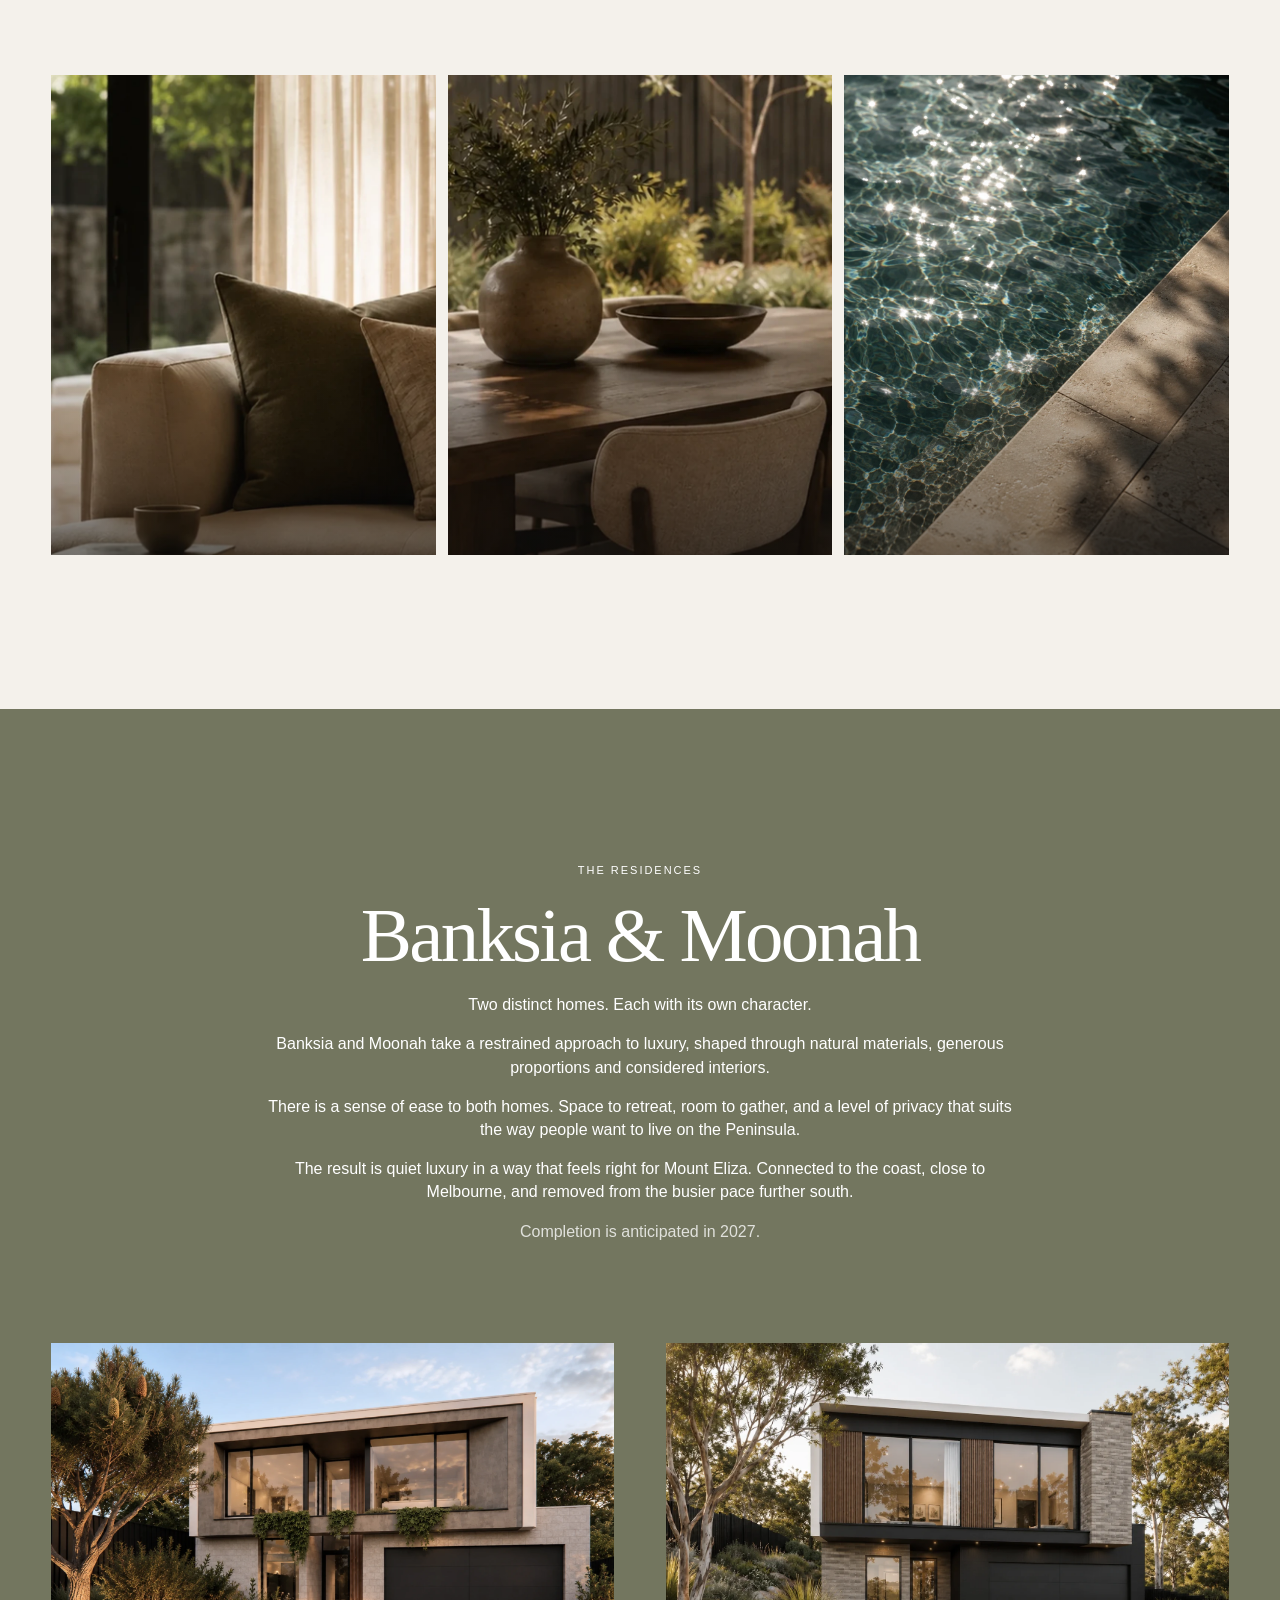
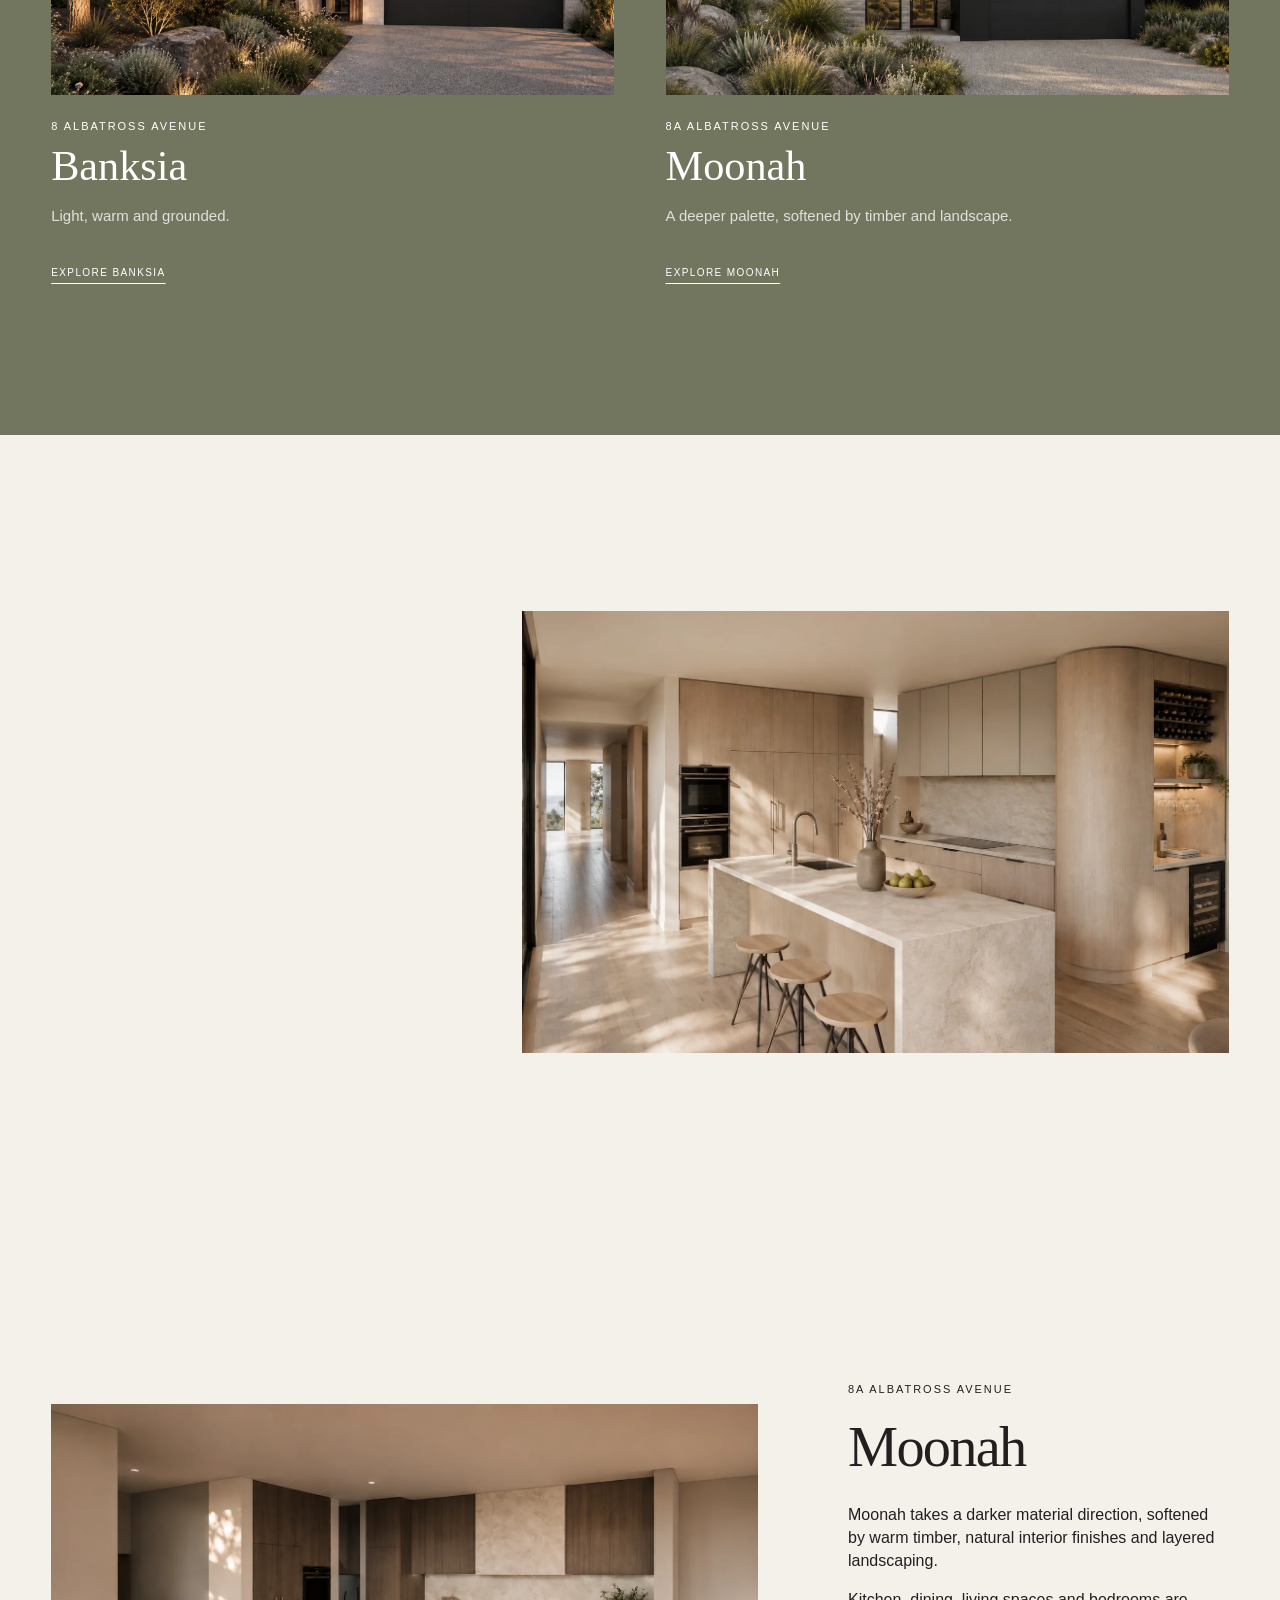
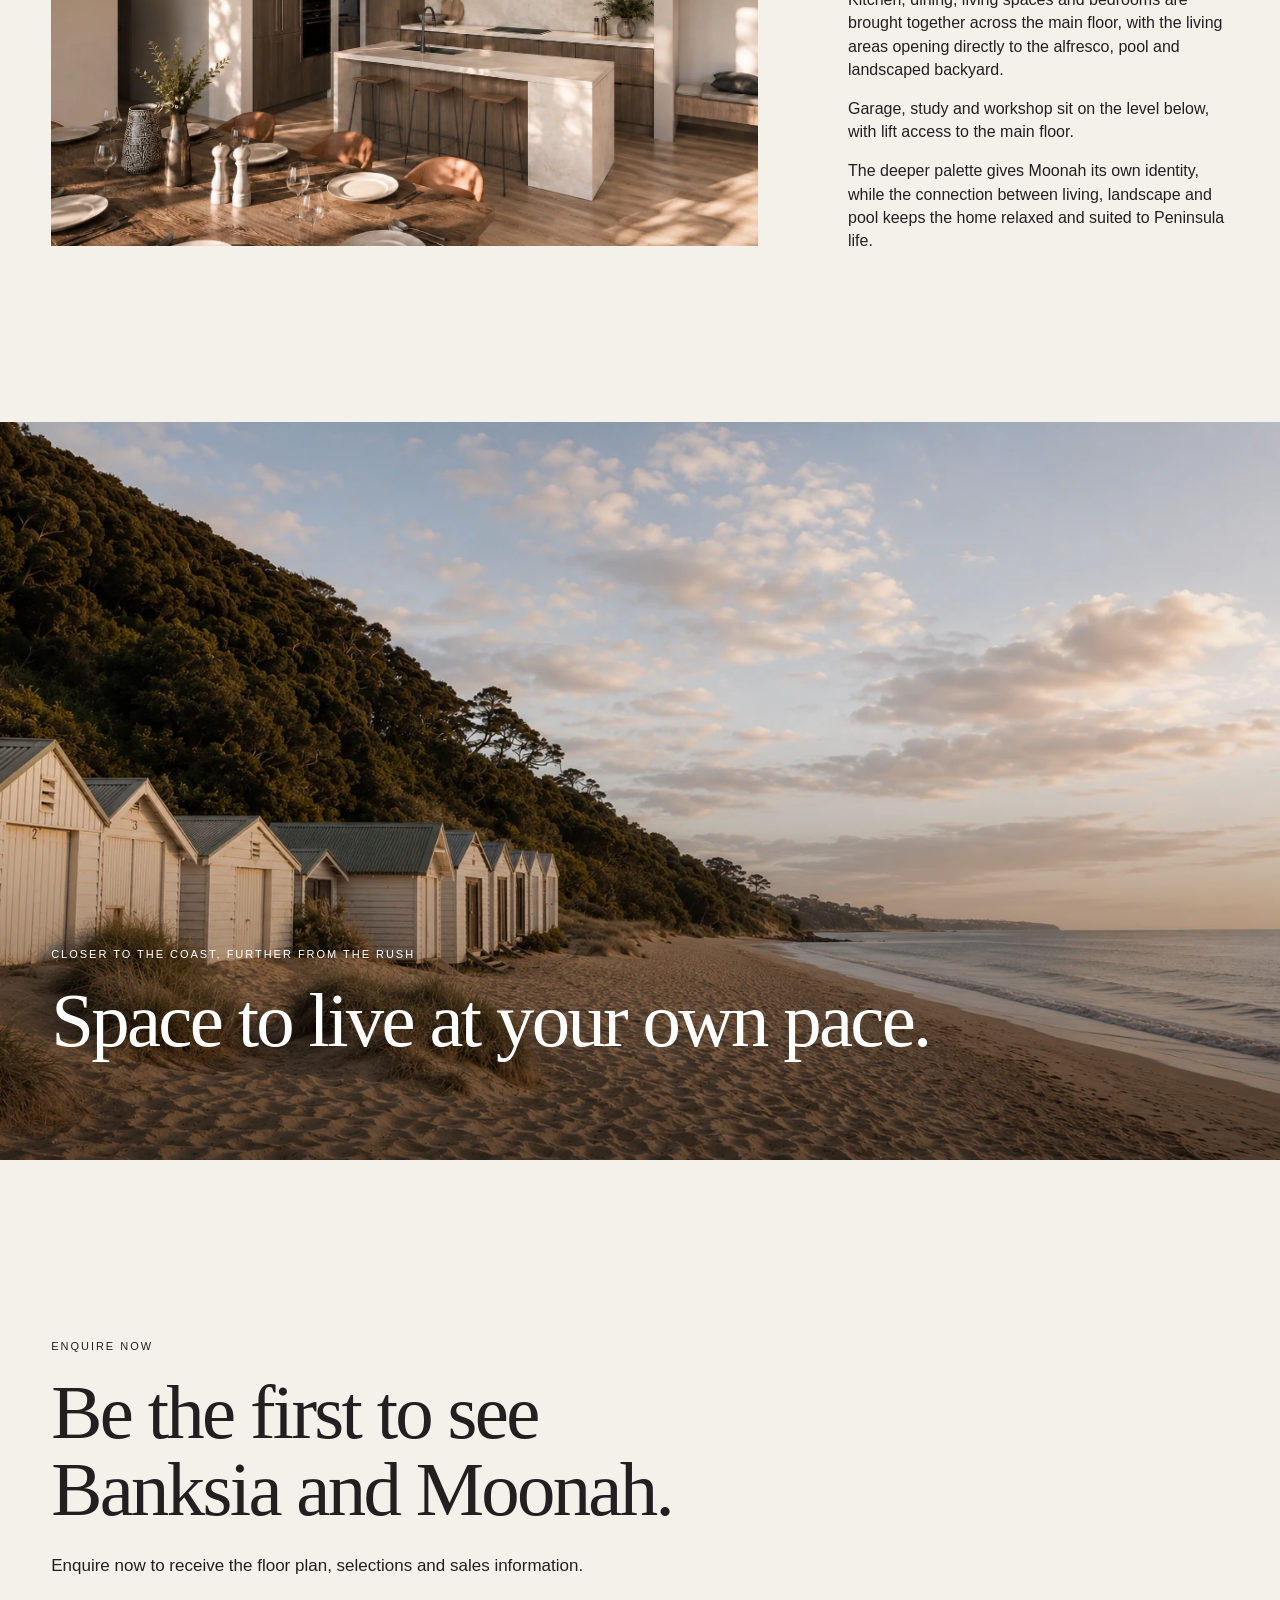
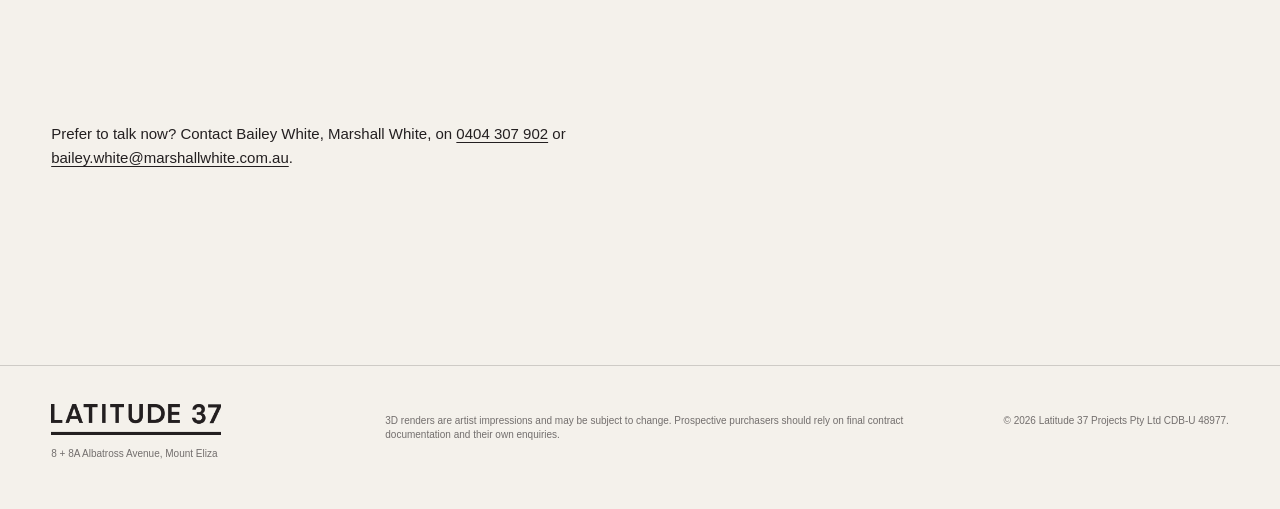
==== commit 760ce63b: "Update index.html" ====
--- a/Discover/index.html
+++ b/Discover/index.html
@@ -261,7 +261,7 @@
 
   <footer>
     <div><img class="footer-logo" src="assets/images/l37-logo-charcoal.png" alt="Latitude 37"><span>8 + 8A Albatross Avenue, Mount Eliza</span></div>
-    <p>3D renders are artist impressions and may be subject to change. Floorplans are indicative only. Prospective purchasers should rely on final contract documentation and their own enquiries.</p>
+    <p>3D renders are artist impressions and may be subject to change. Prospective purchasers should rely on final contract documentation and their own enquiries.</p>
     <p>© <span id="year"></span> Latitude 37 Projects Pty Ltd CDB-U 48977.</p>
   </footer>
 
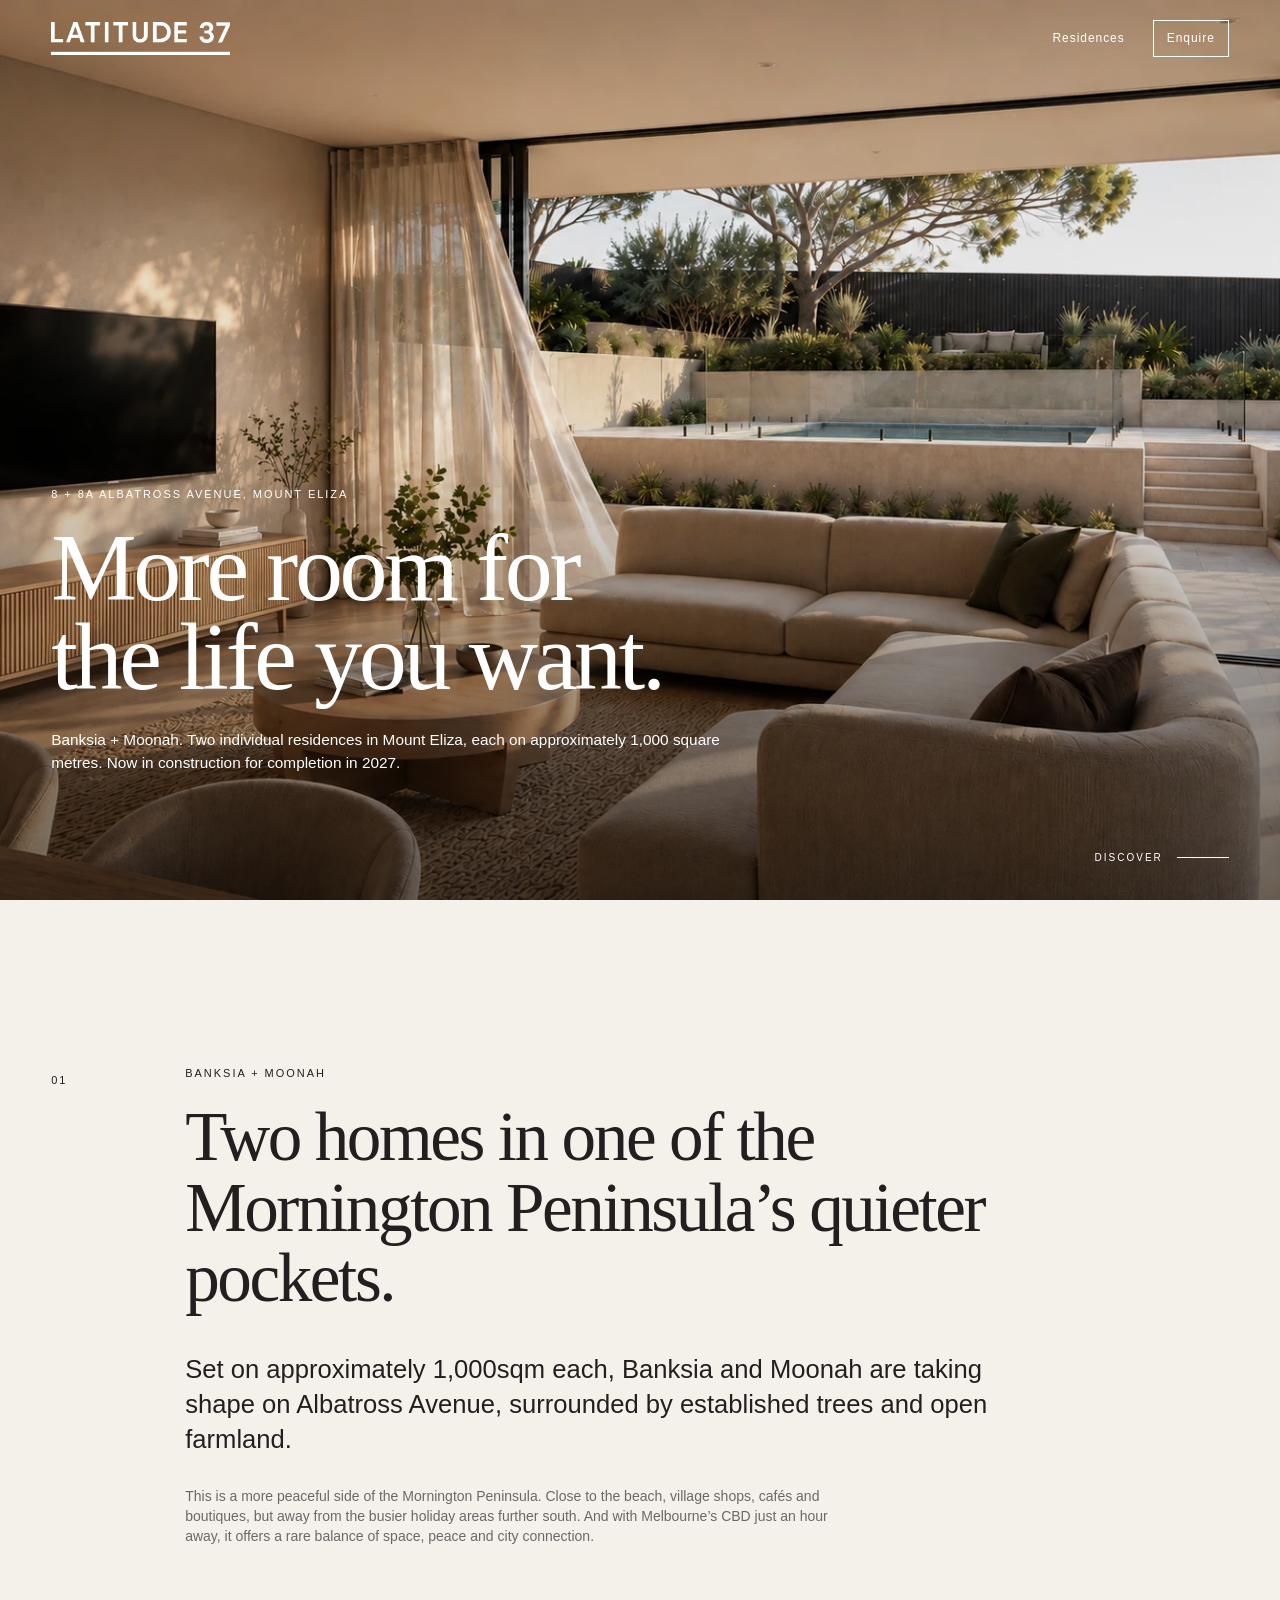
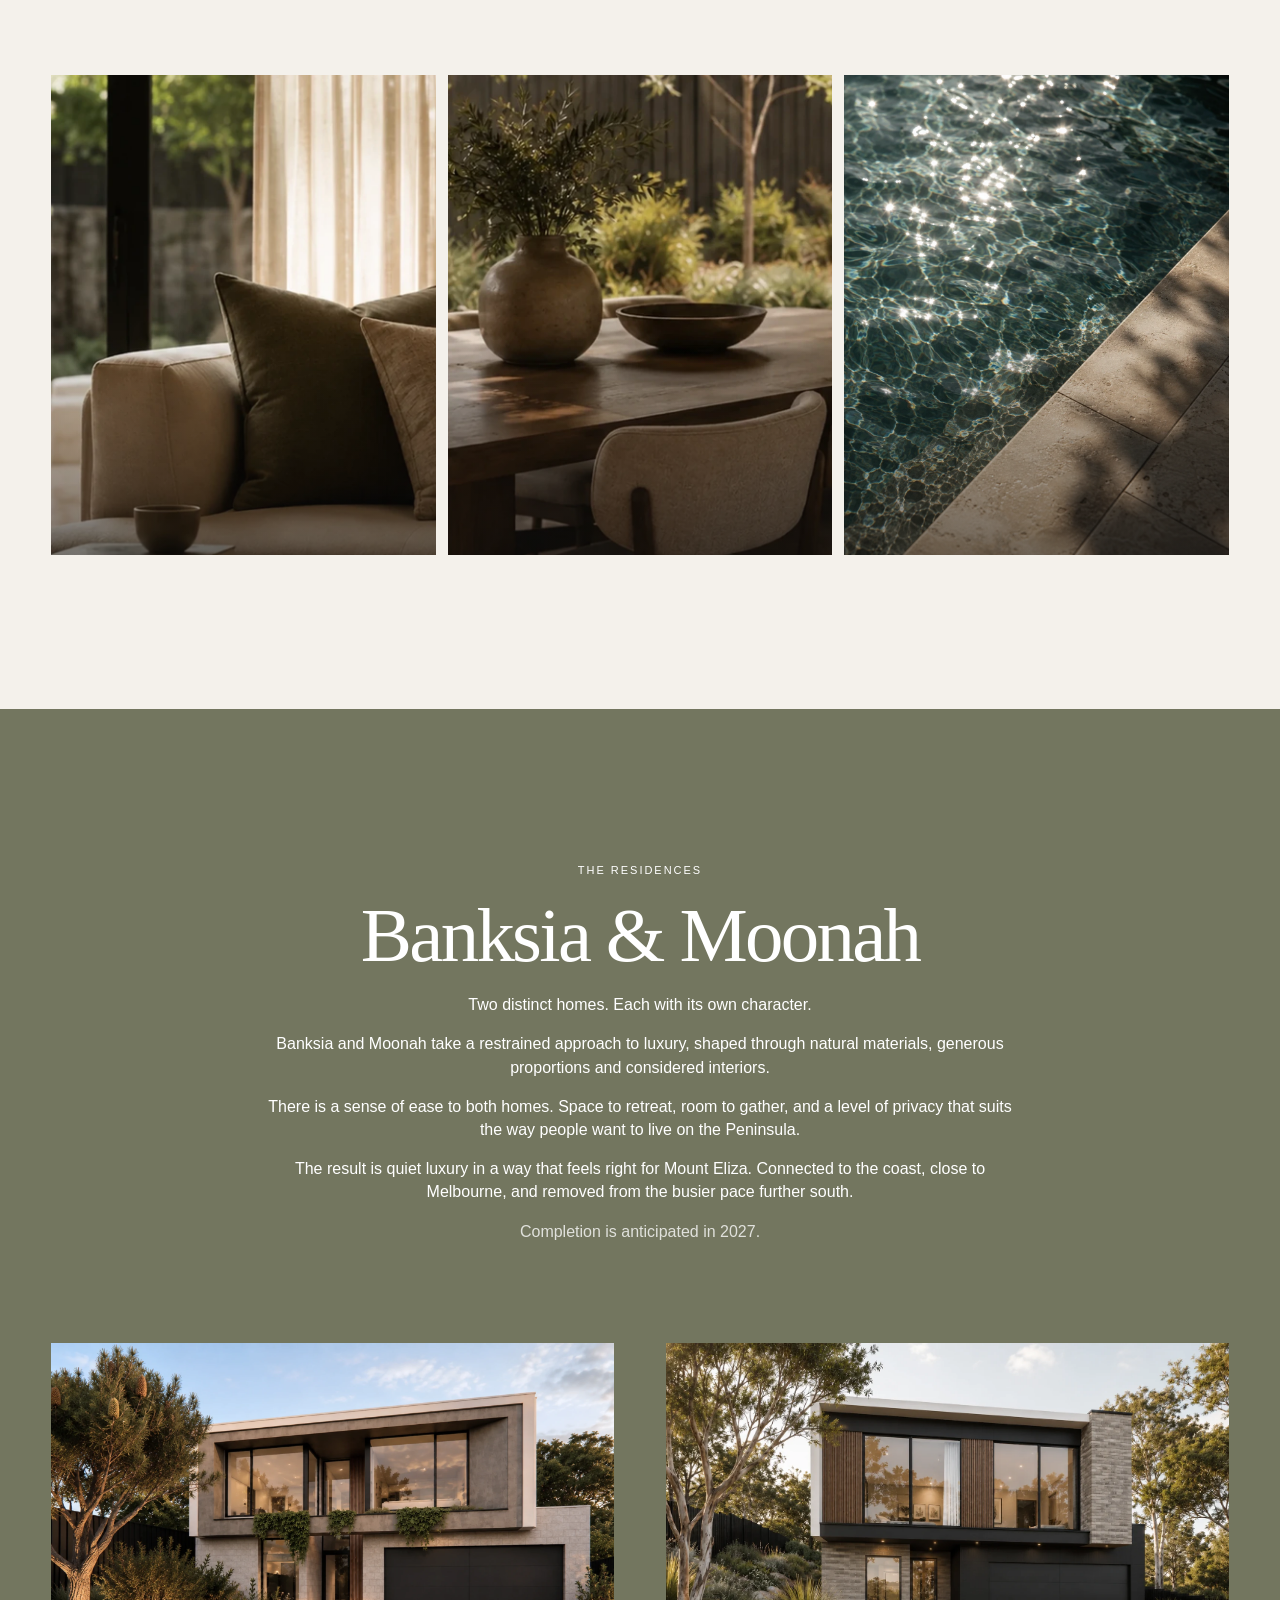
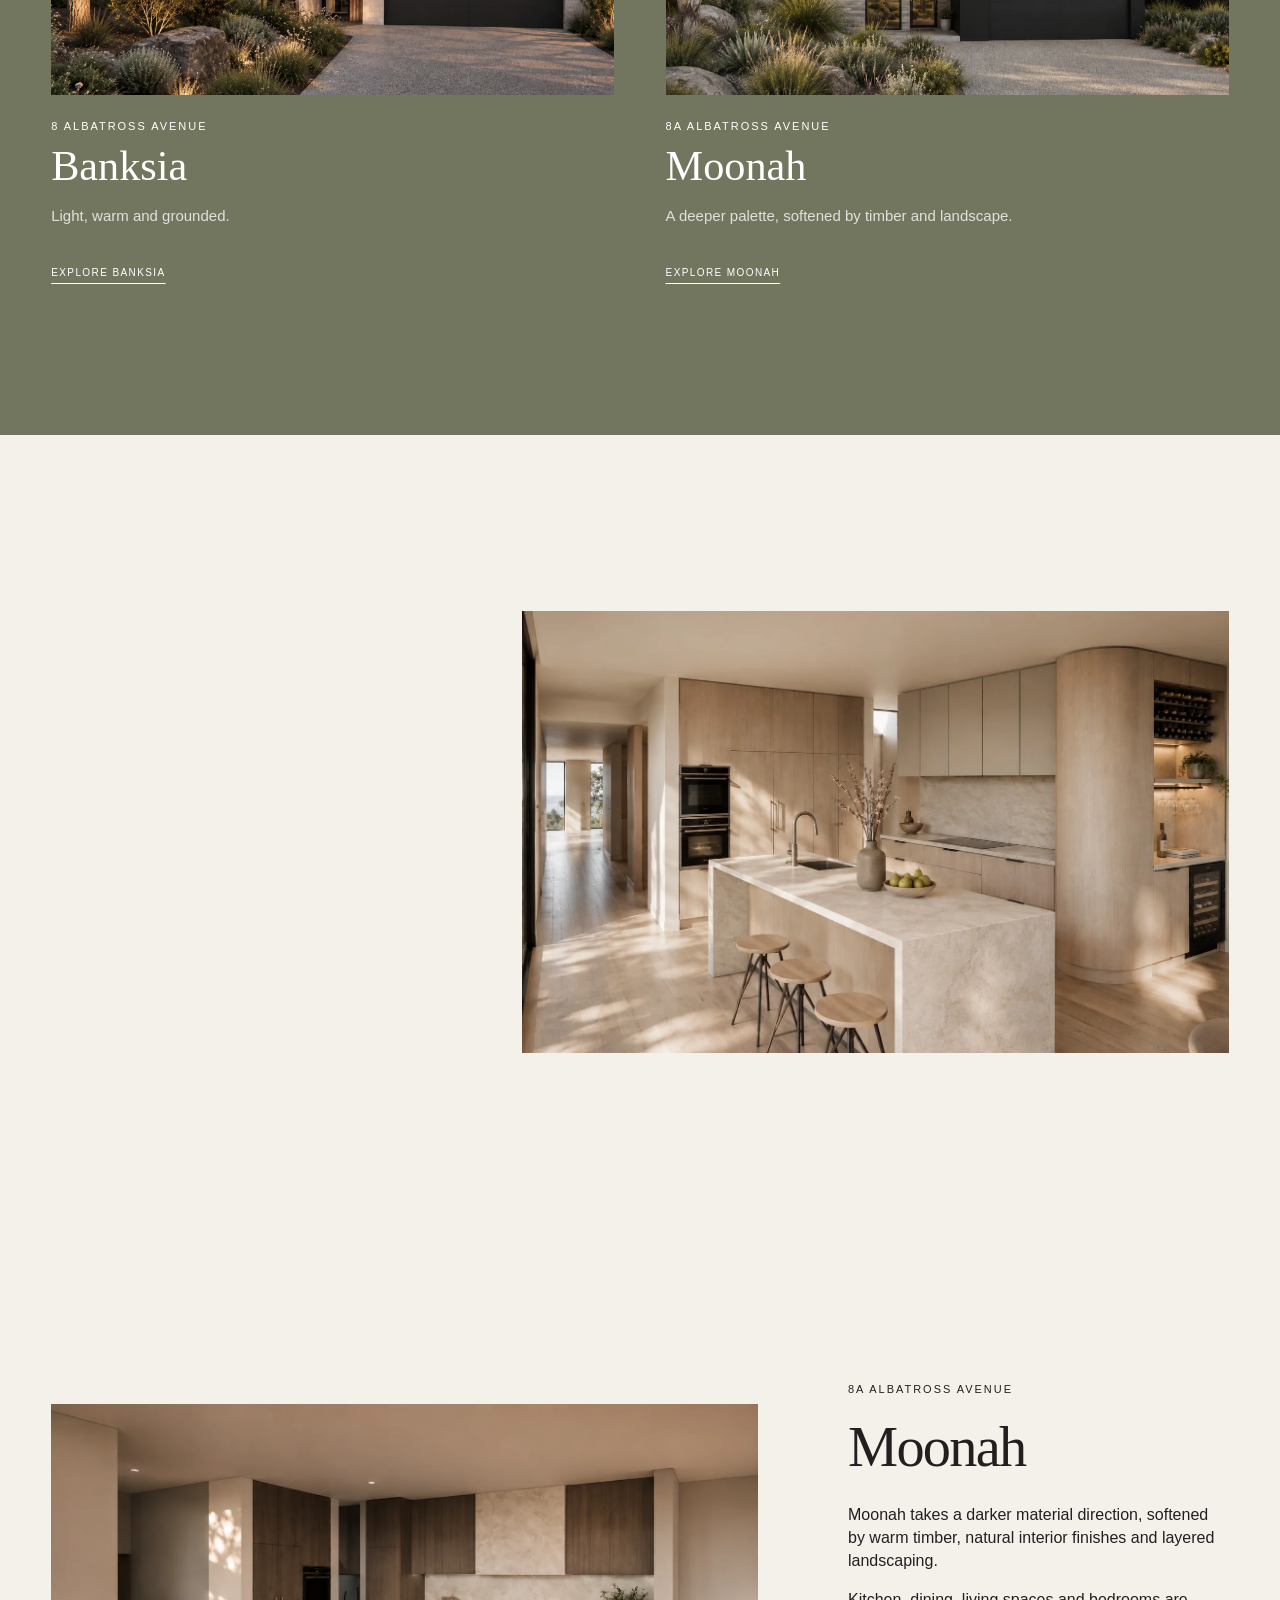
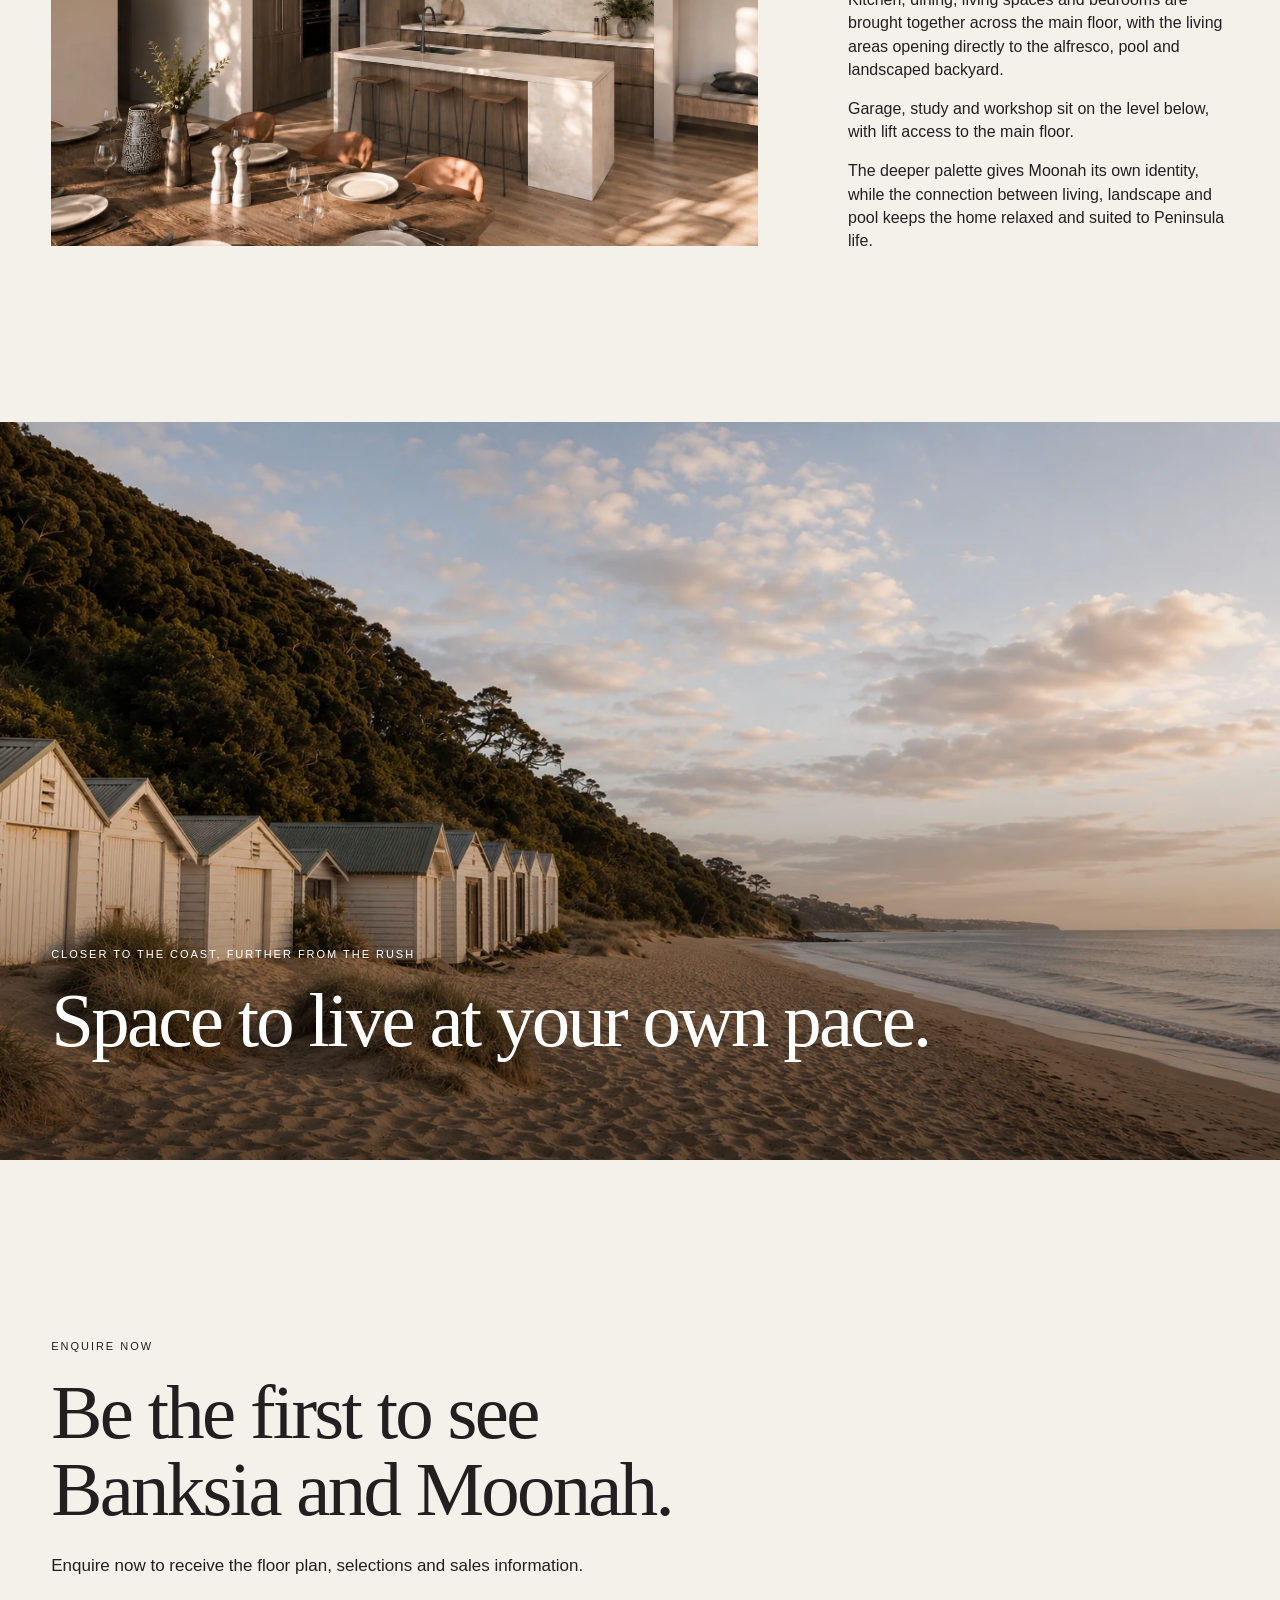
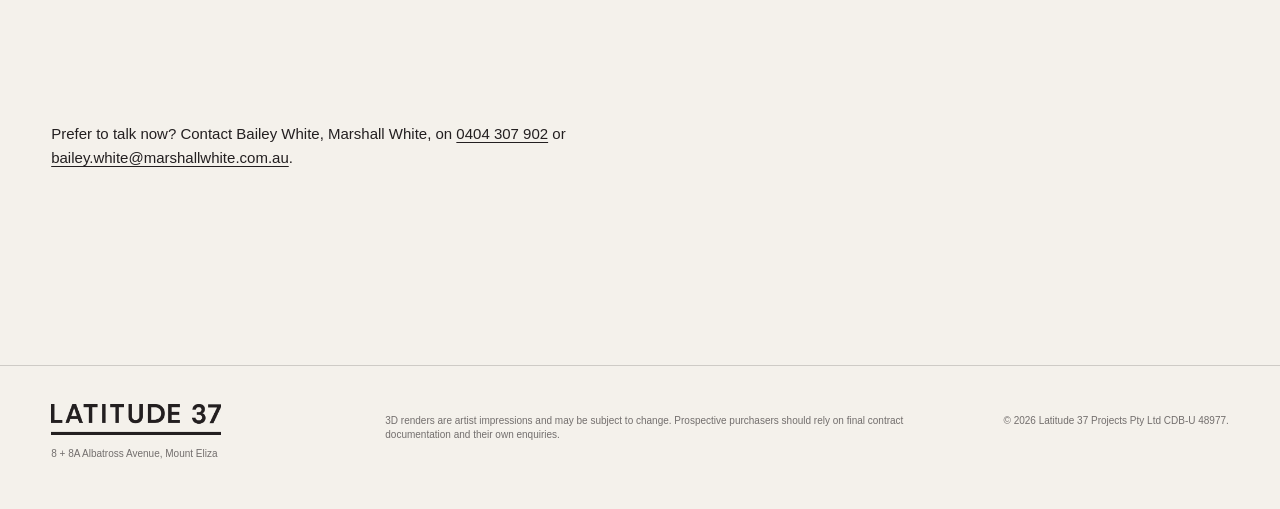
==== commit def75900: "Update hero image in index.html" ====
--- a/Discover/index.html
+++ b/Discover/index.html
@@ -28,7 +28,7 @@
 
   <main id="main">
     <section class="hero" id="top">
-      <div class="hero-media">  <img src="assets/images/banksia-living.webp"alt="Living space opening to landscaped garden and pool"></div>
+      <div class="hero-media">  <img src="assets/images/albatross-banksia-living-hero.webp"alt="Living space opening to landscaped garden and pool"></div>
       <div class="hero-shade"></div>
       <div class="hero-content">
         <p class="eyebrow reveal">8 + 8A Albatross Avenue, Mount Eliza</p>
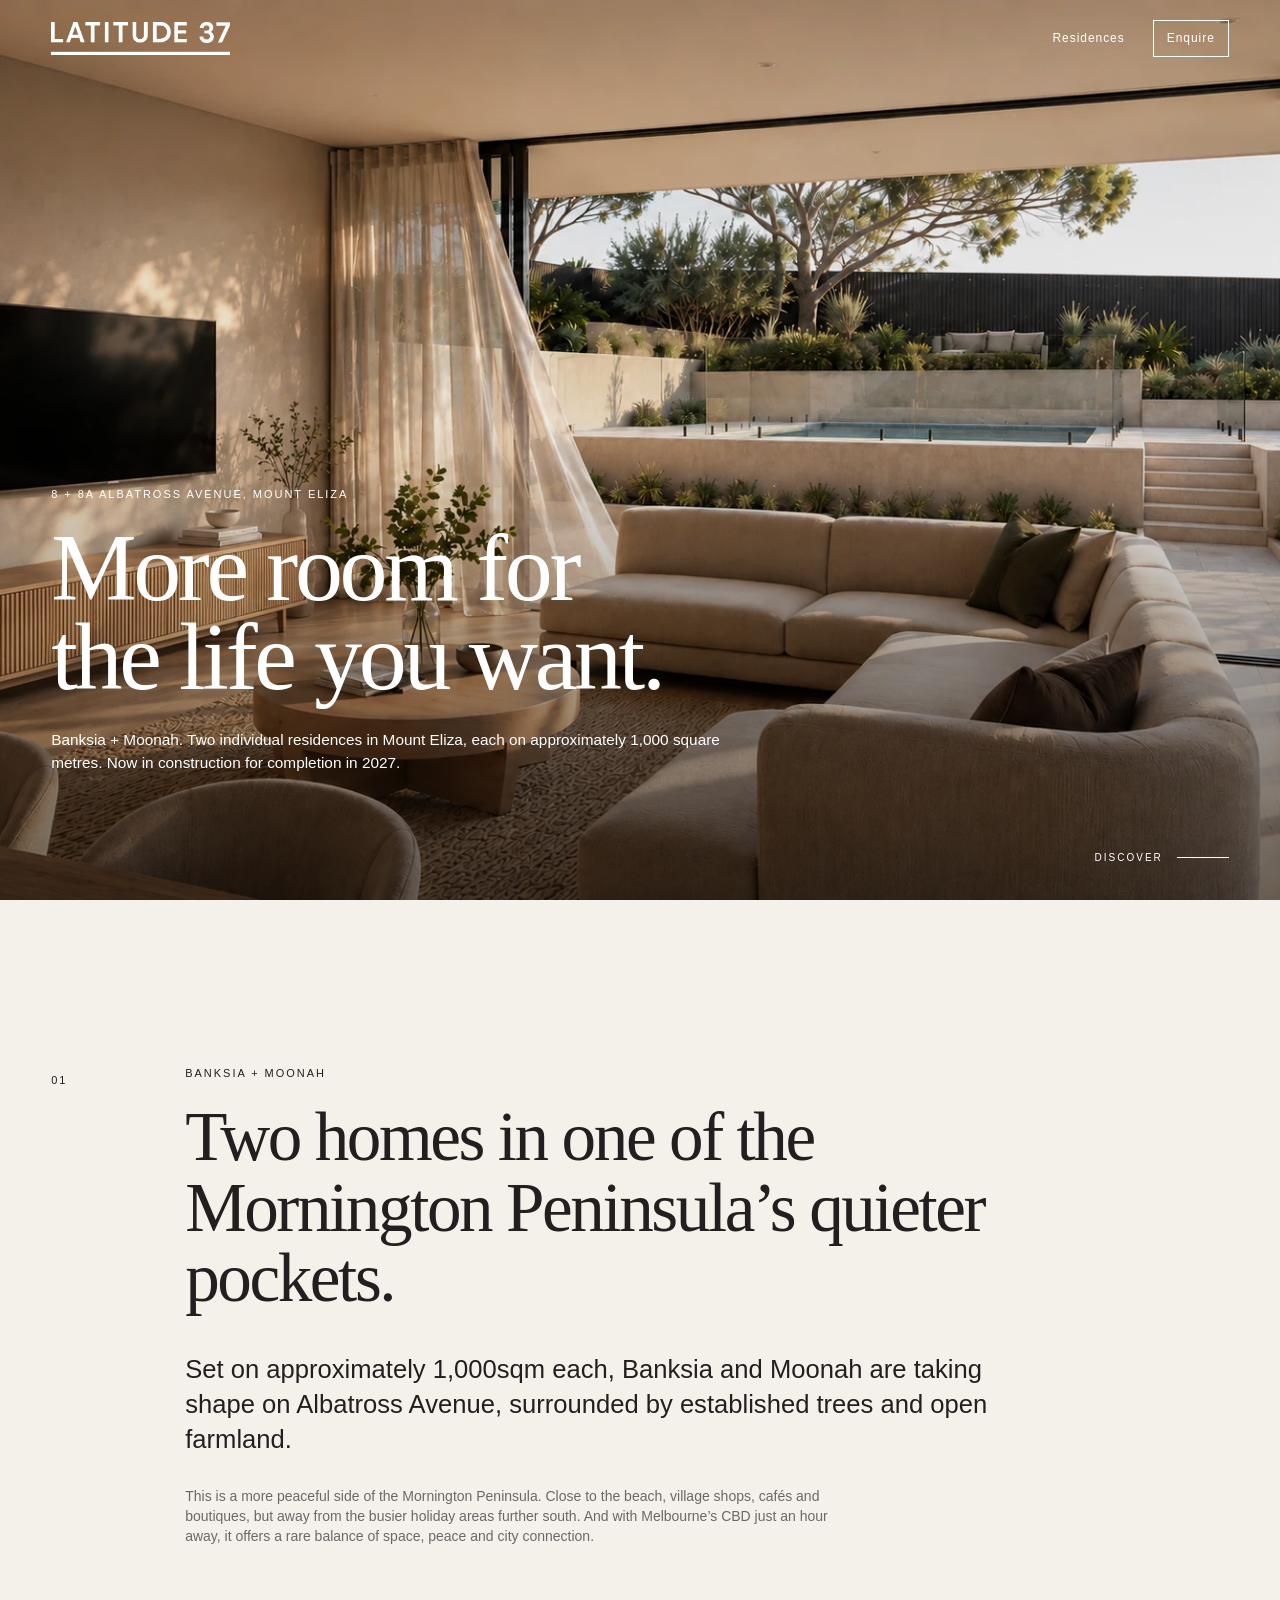
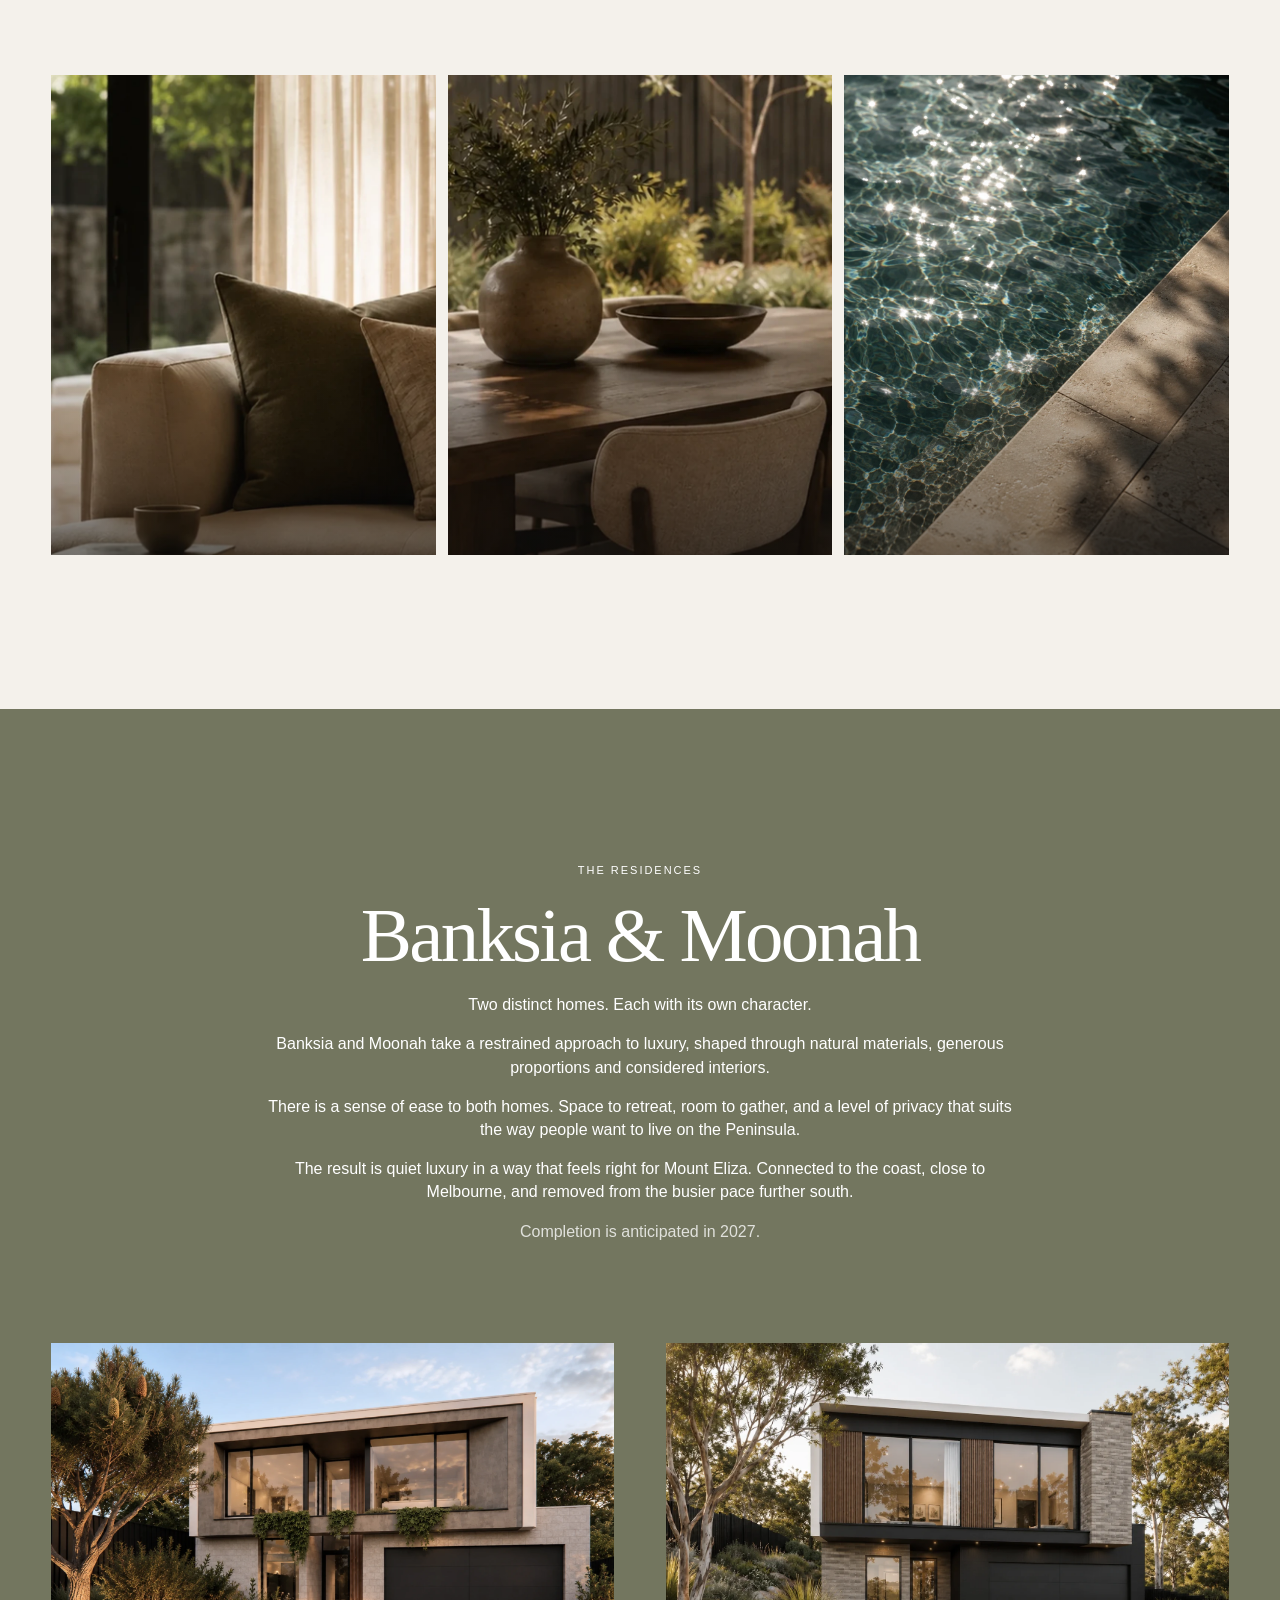
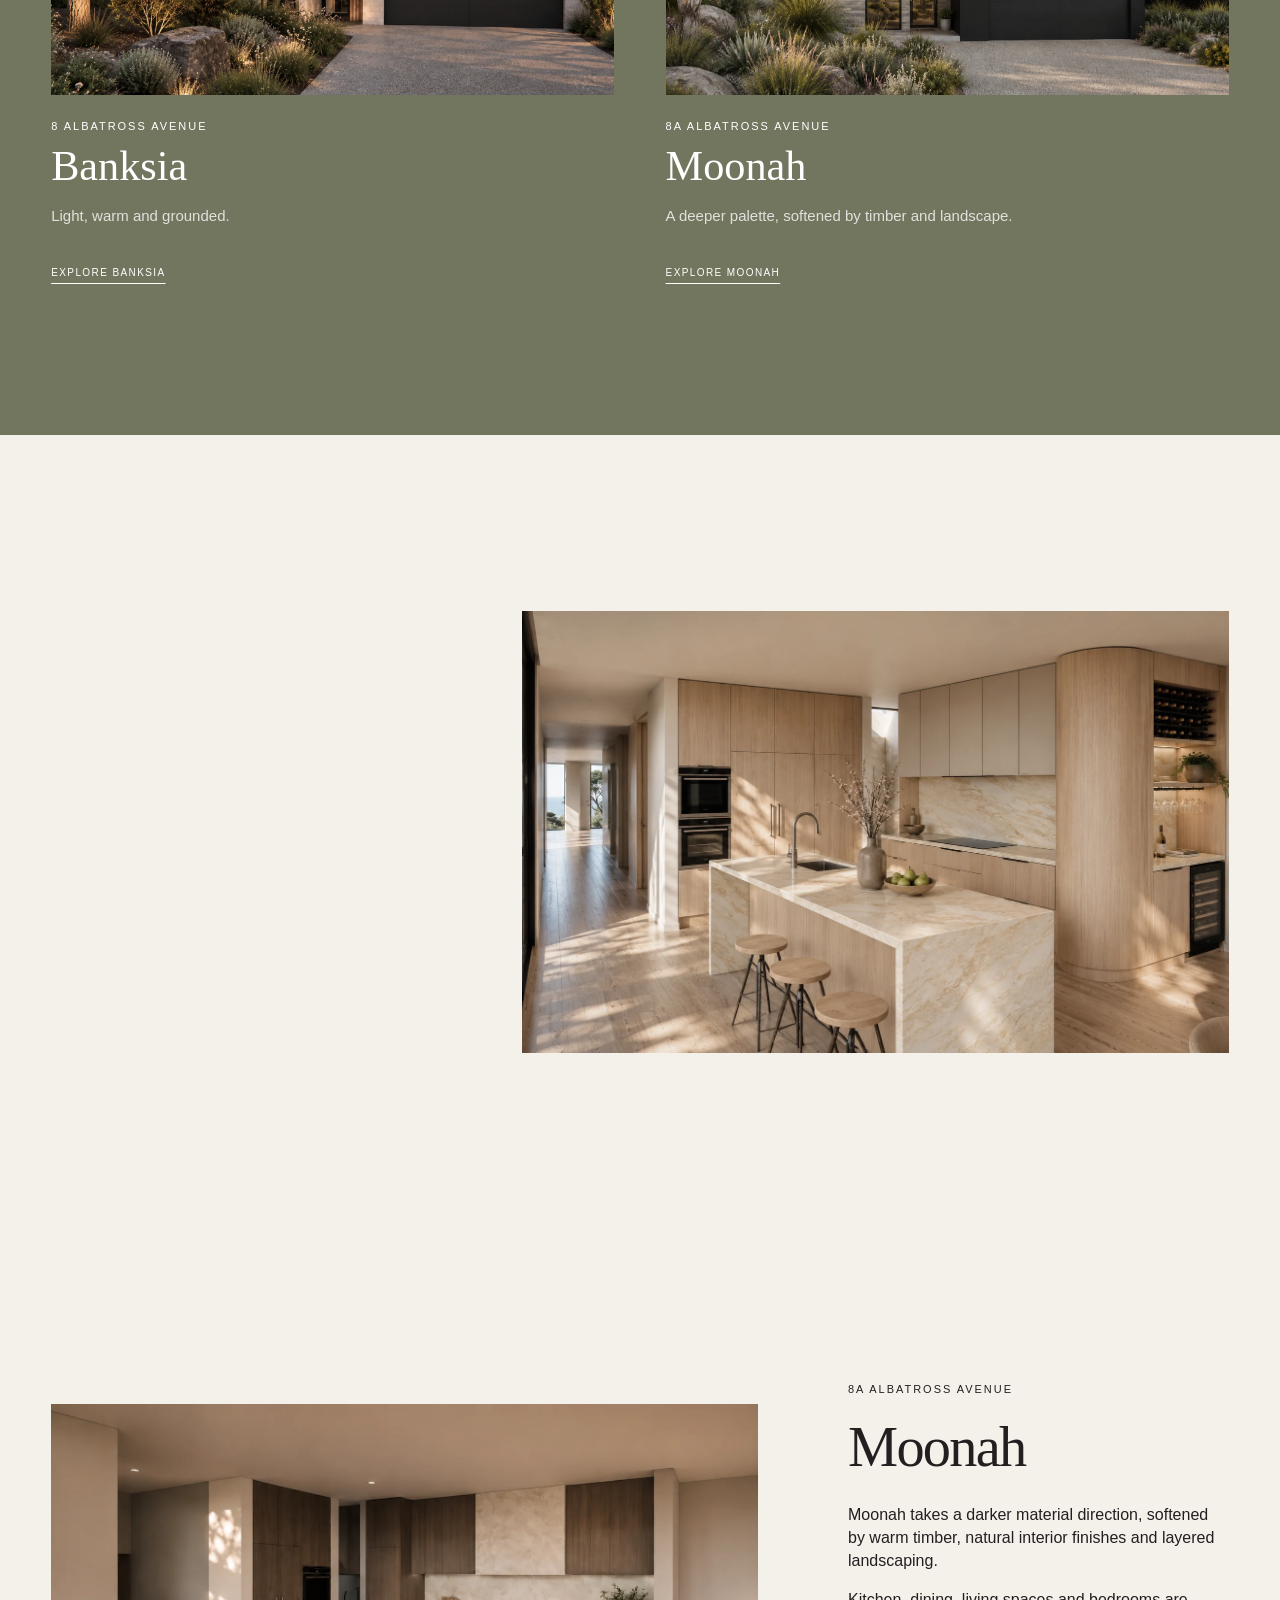
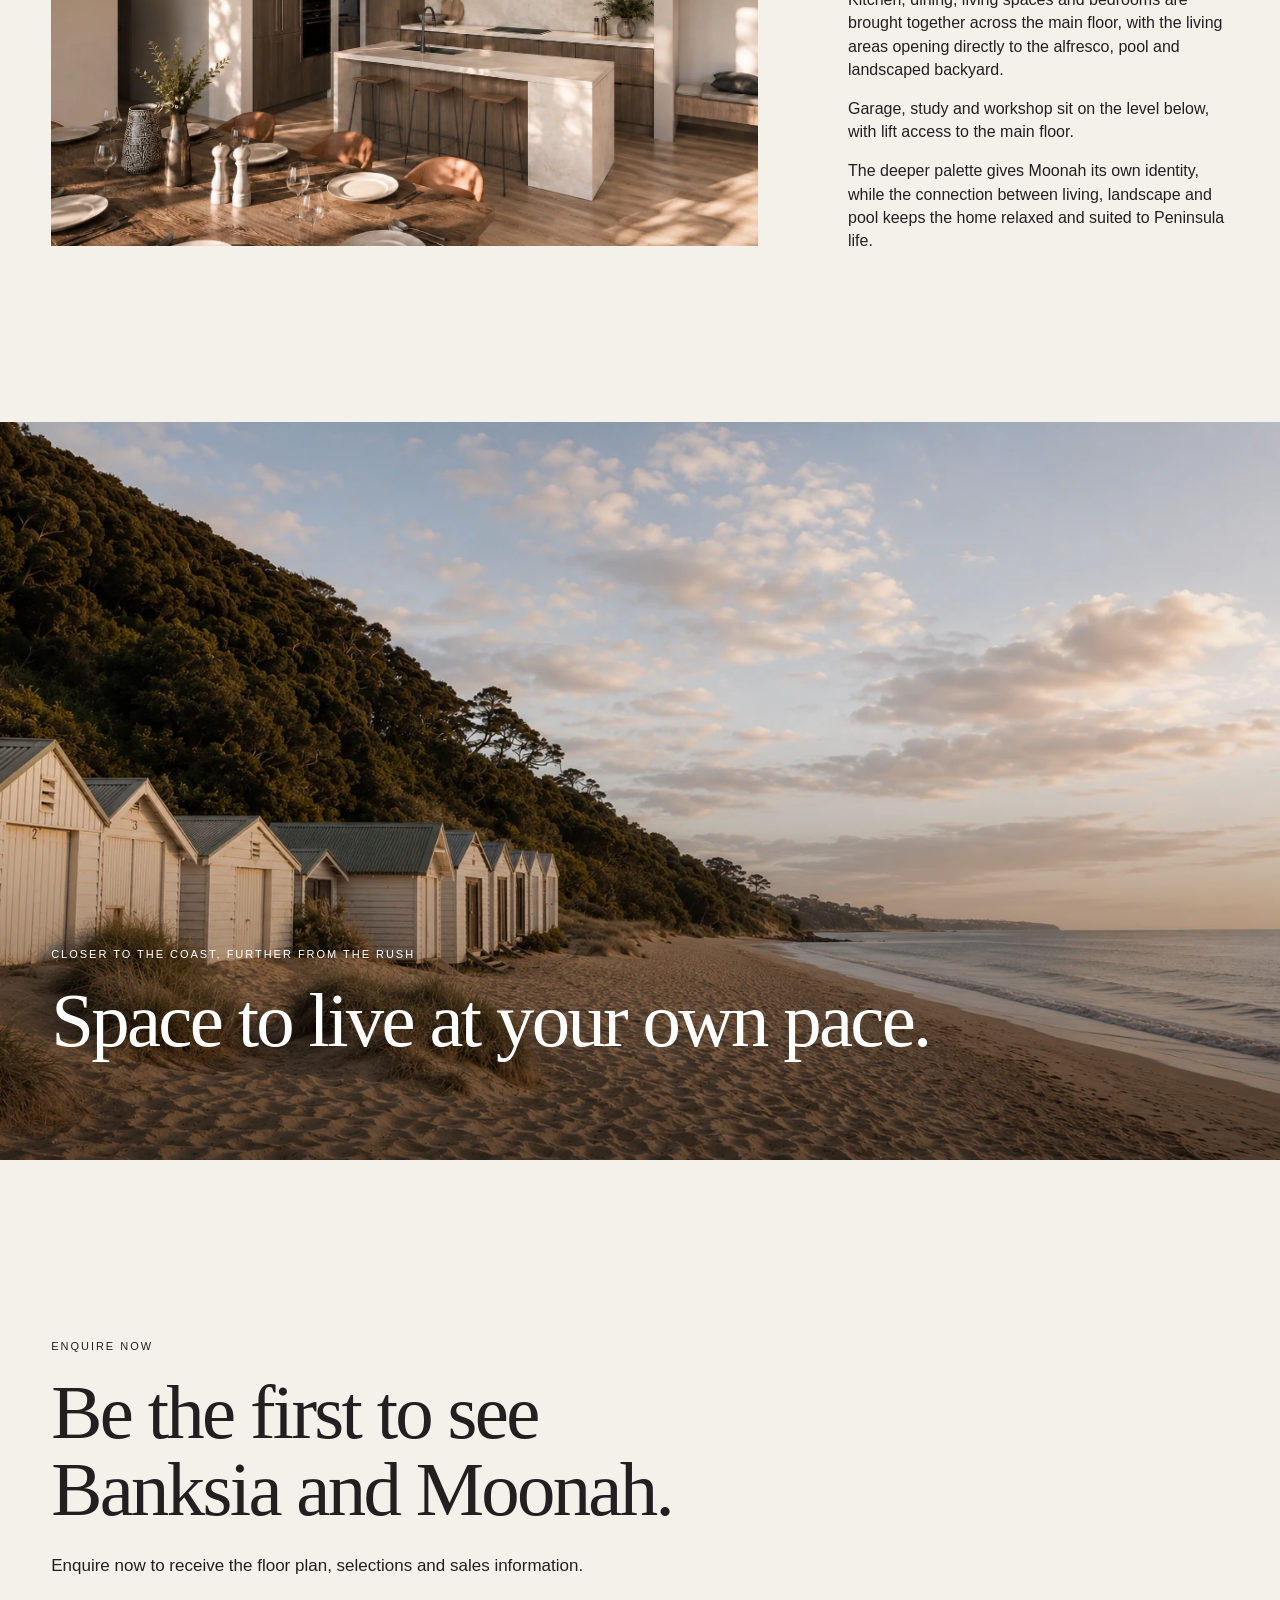
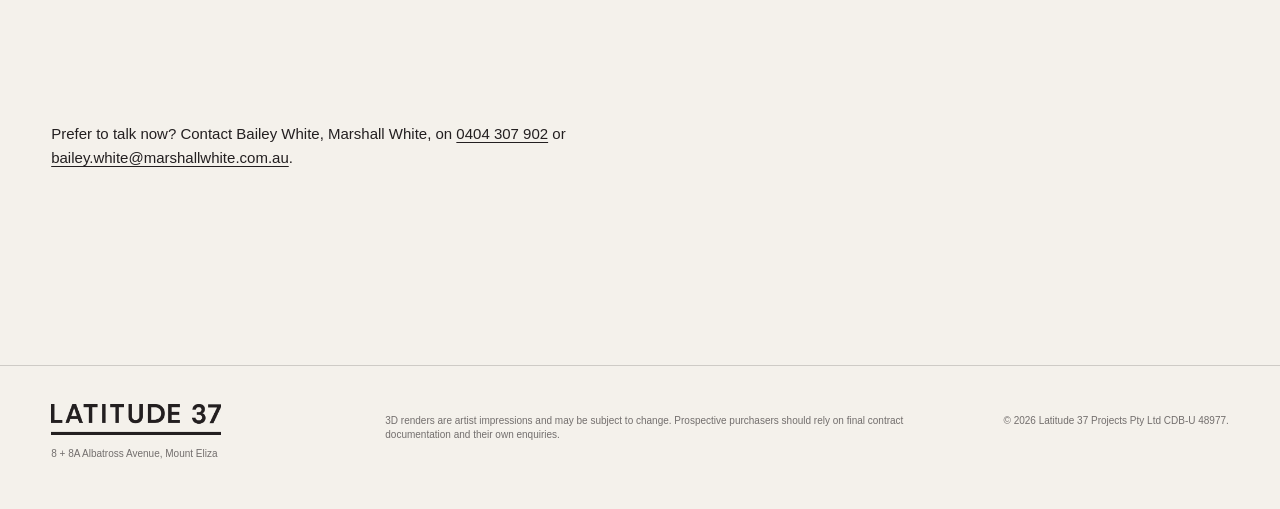
==== commit 4f54b1ee: "Update image source in index.html" ====
--- a/Discover/index.html
+++ b/Discover/index.html
@@ -182,7 +182,7 @@
 
   <figure class="detail-image reveal-media">
     <img
-      src="assets/images/banksia-kitchen.webp"
+      src="assets/images/8-Albatross-Banksia-Kitchen.webp"
       alt="Banksia kitchen with pale timber cabinetry and stone island"
     >
   </figure>
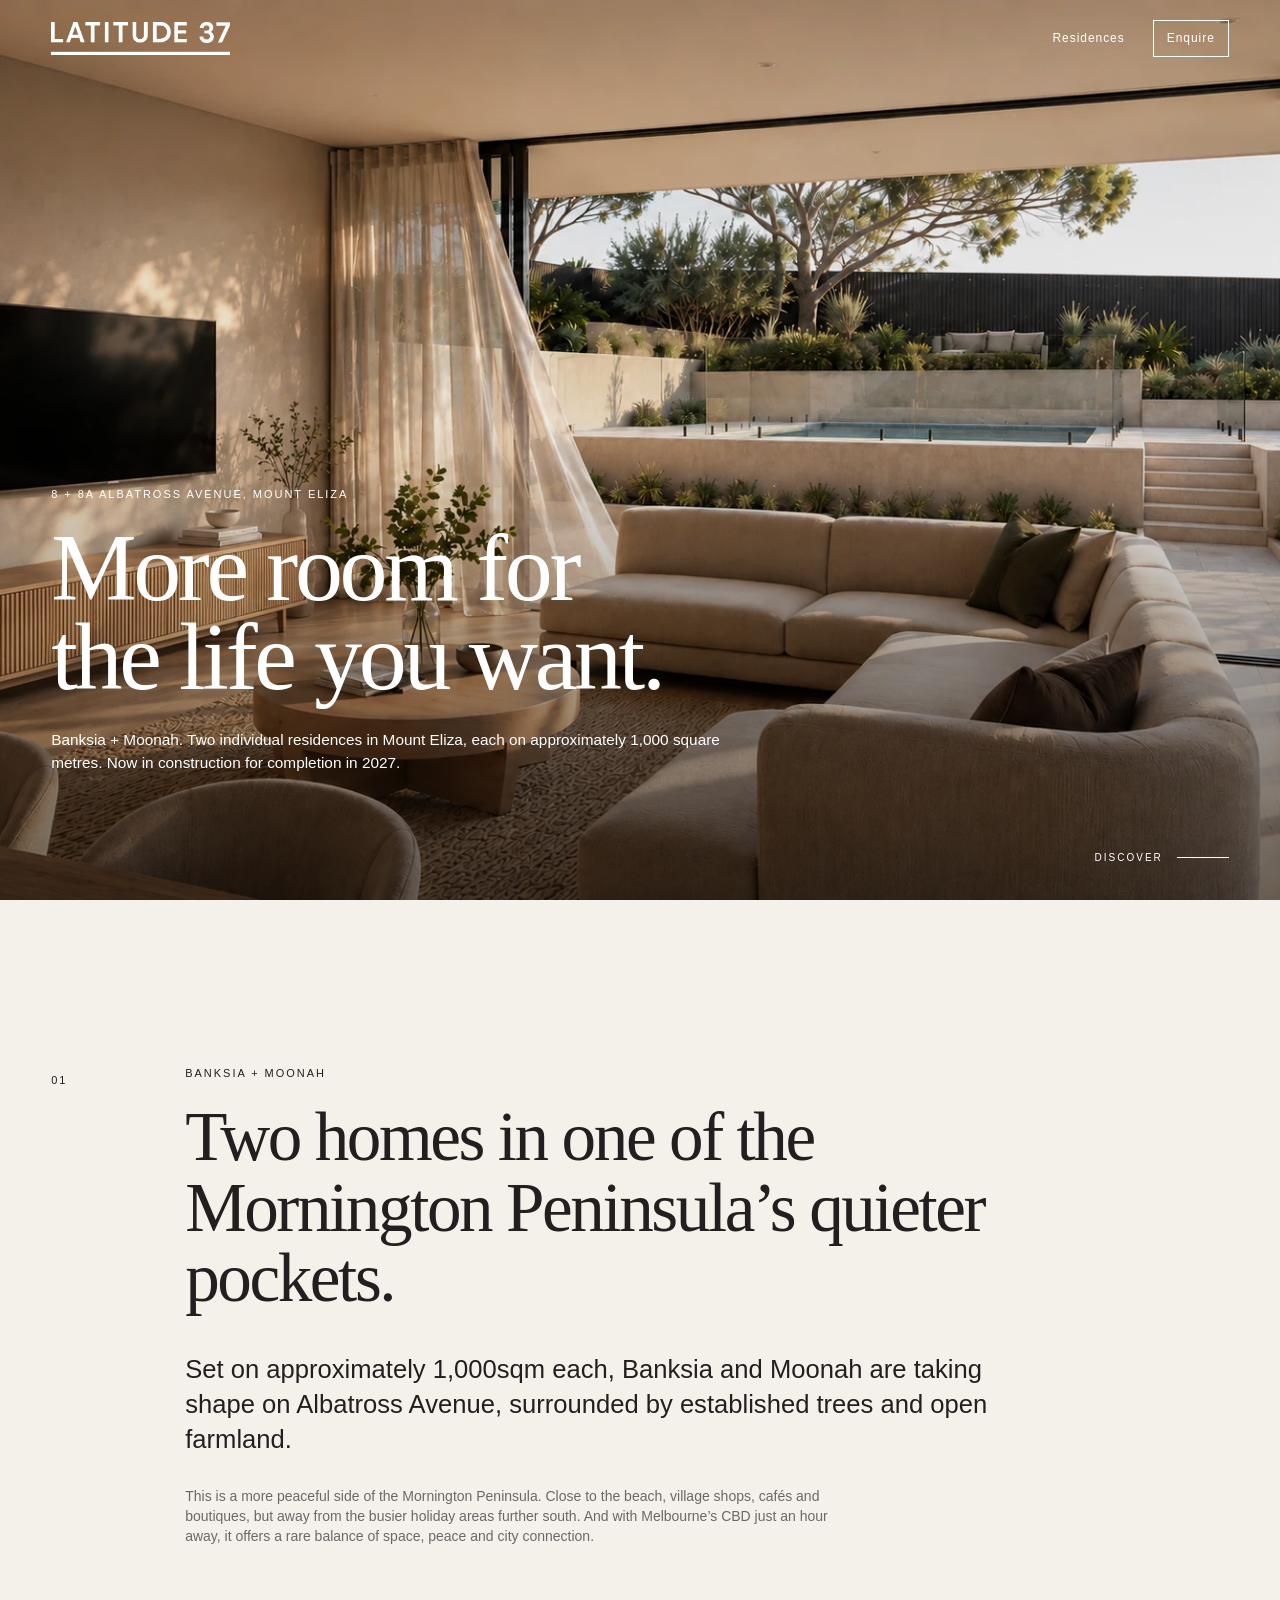
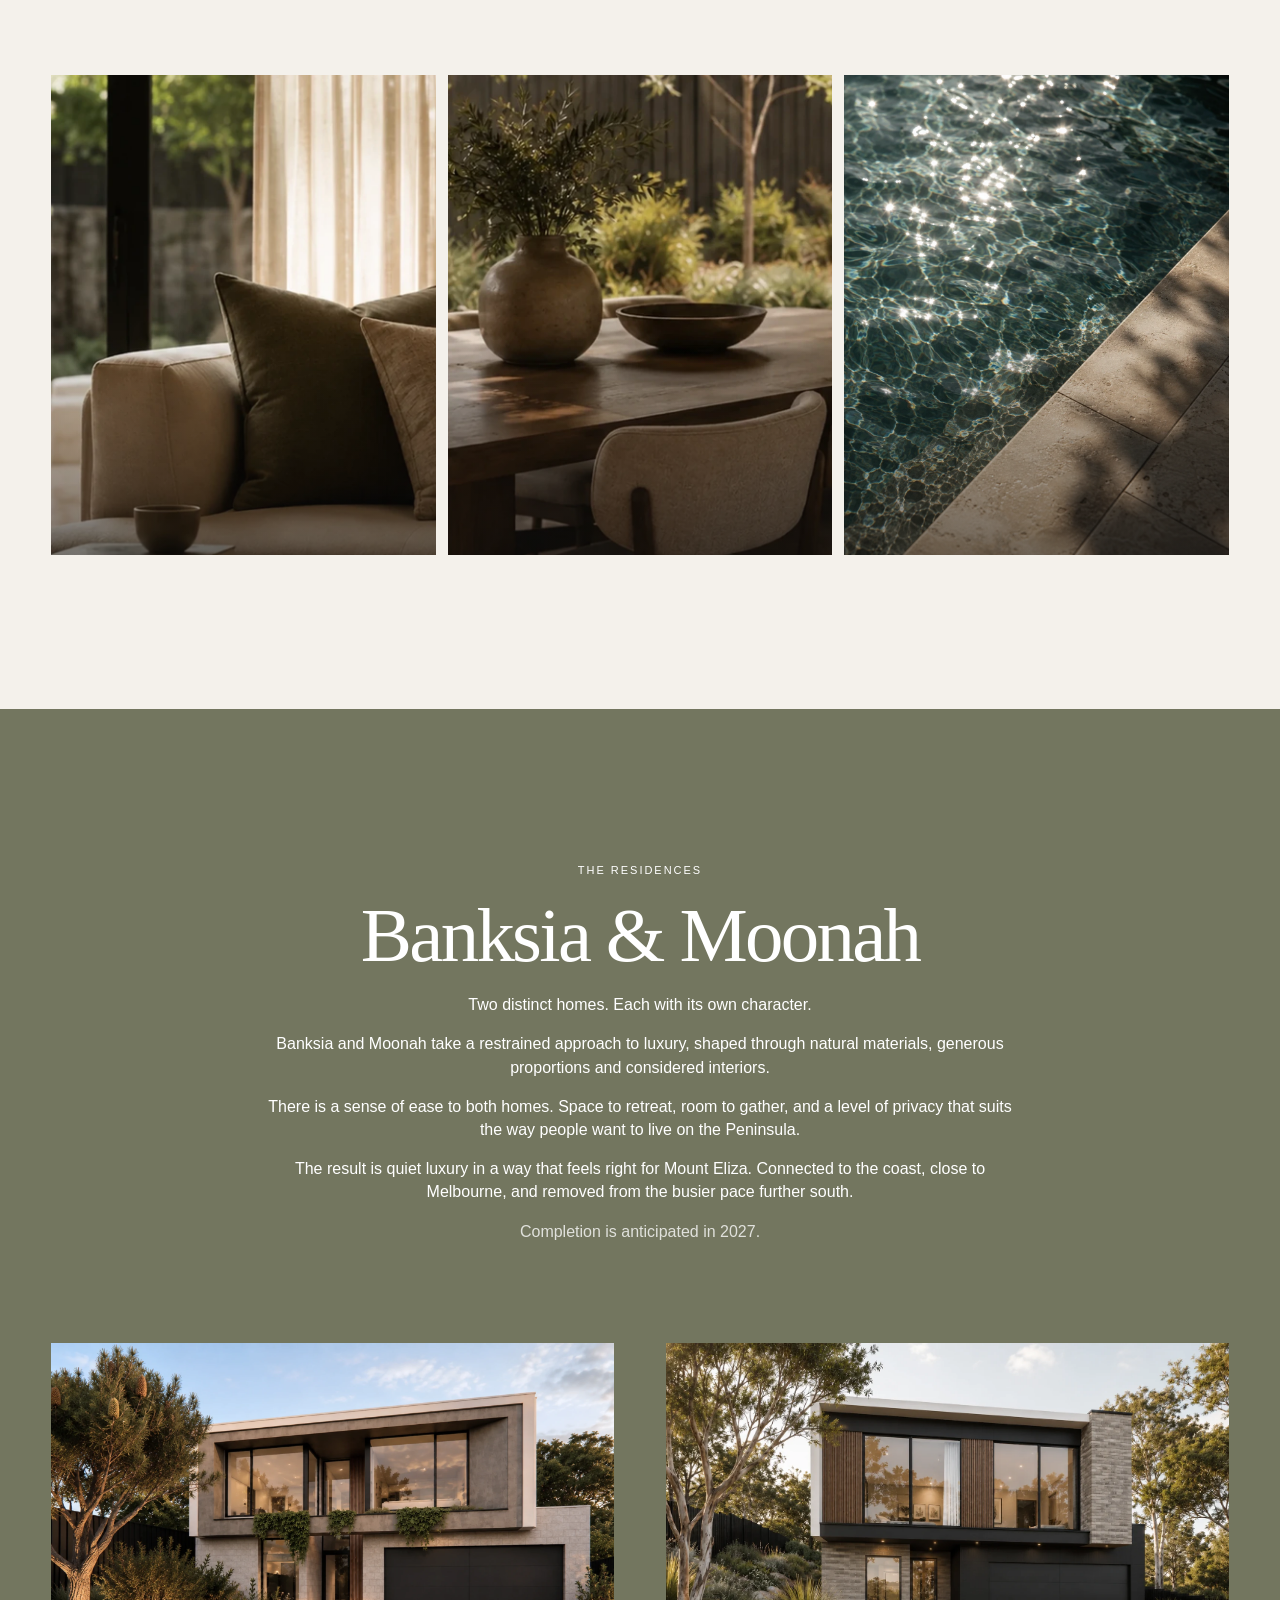
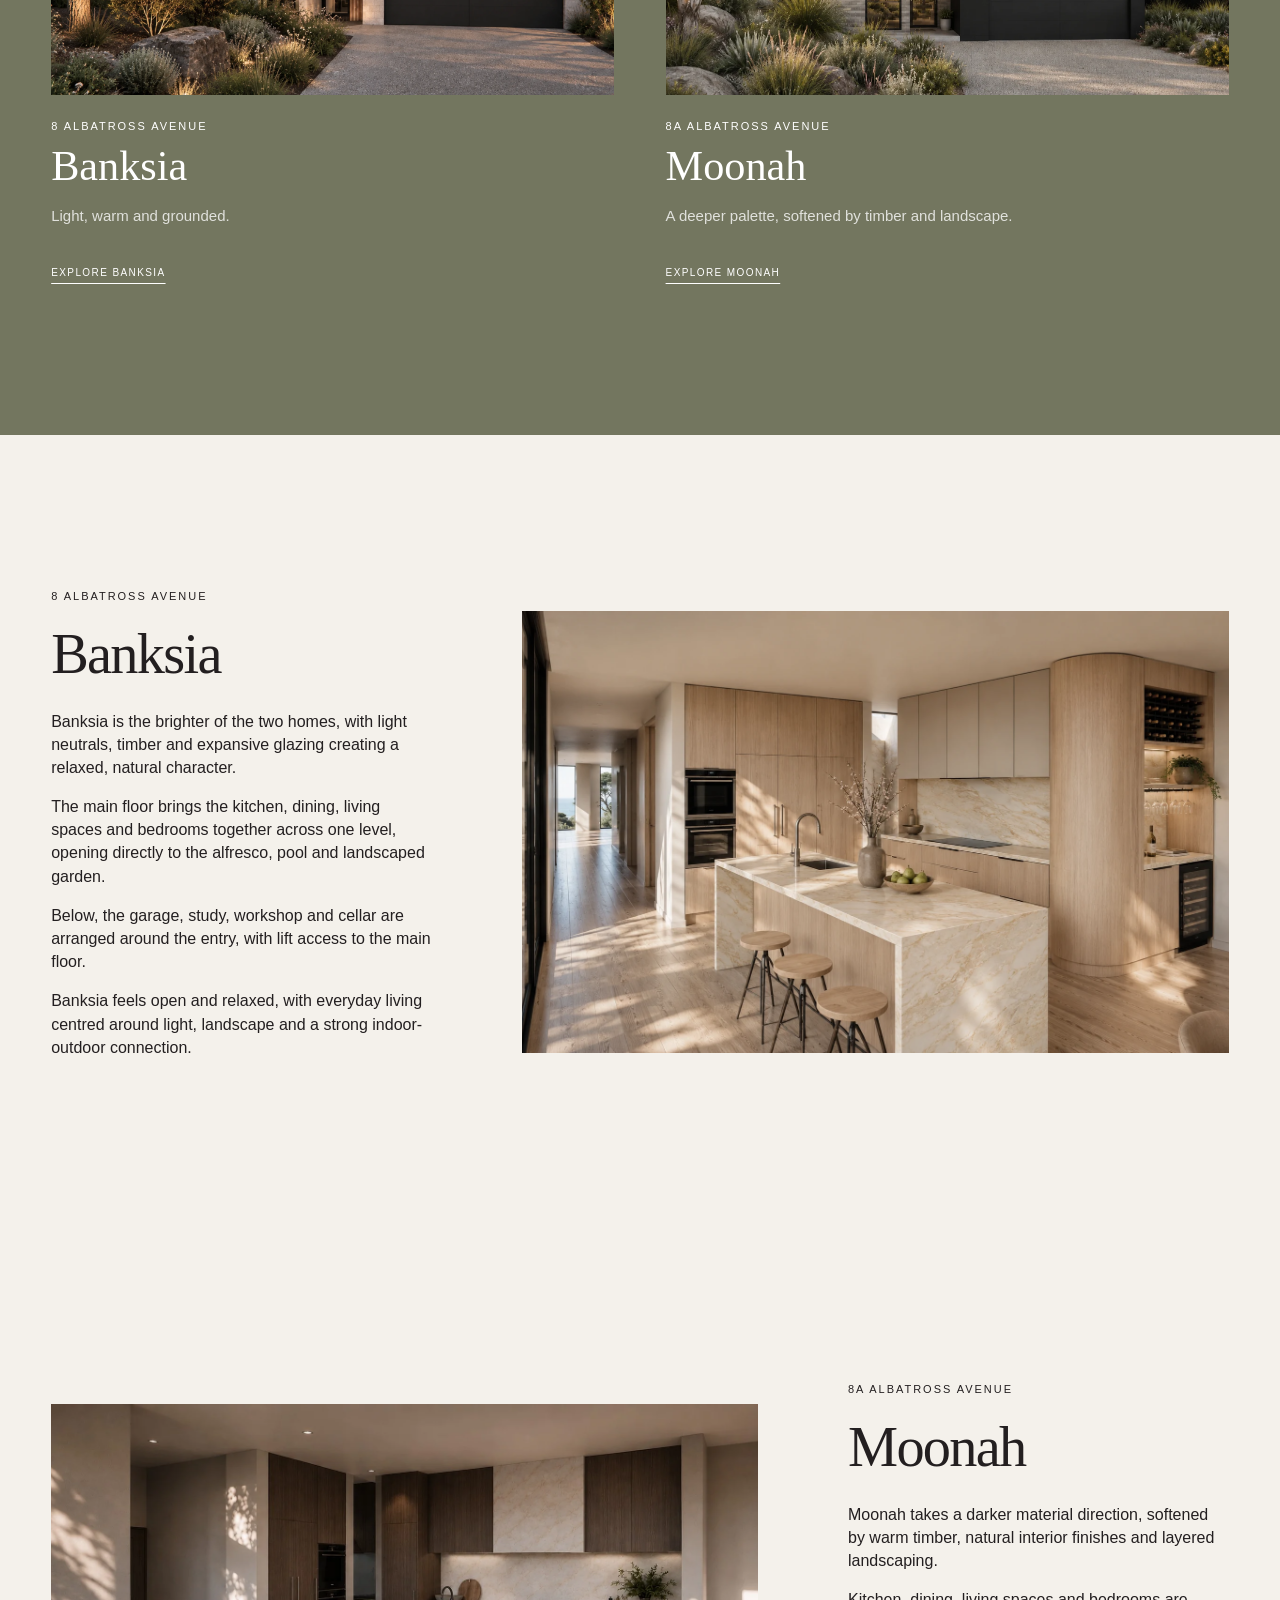
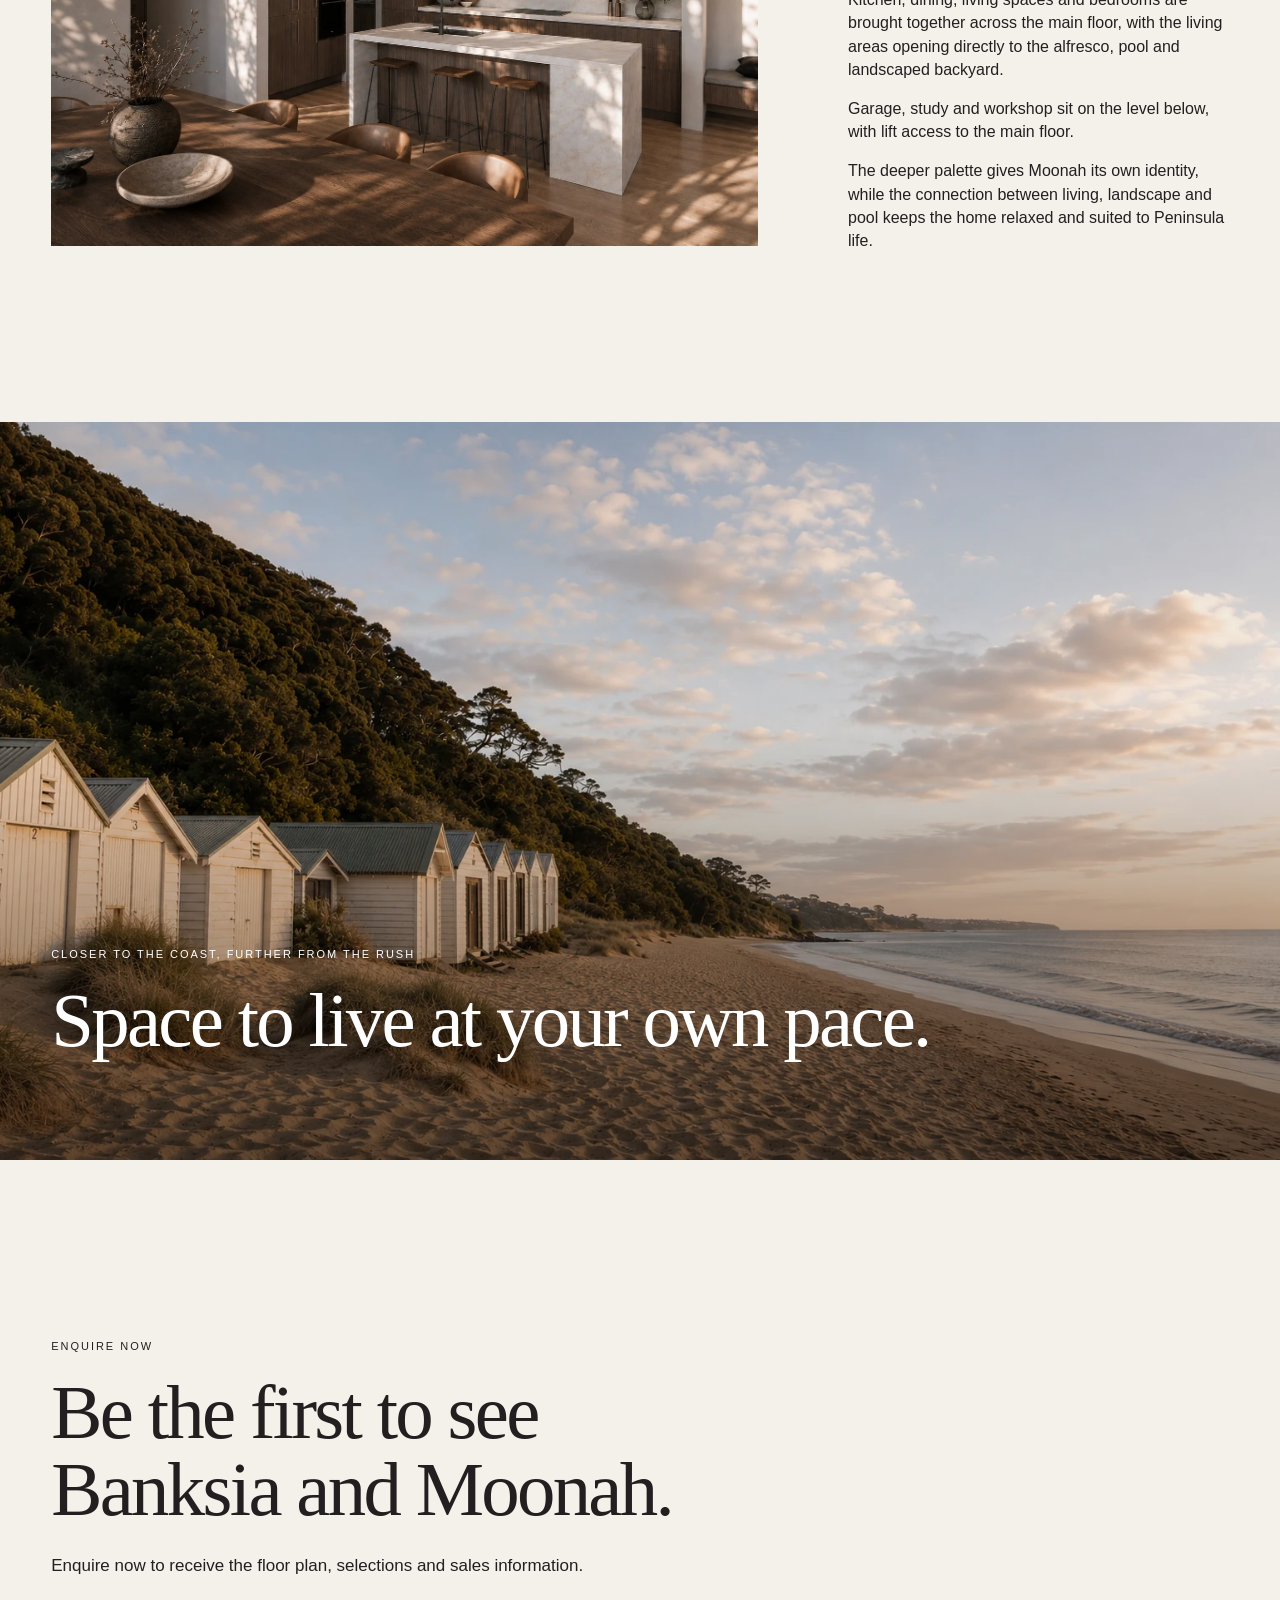
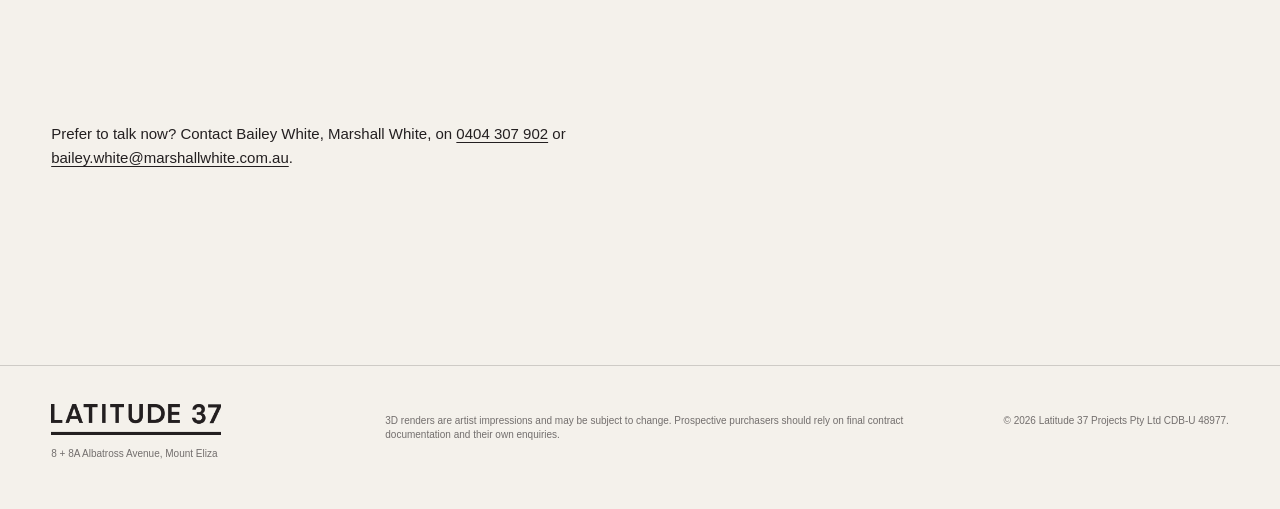
==== commit 24df2b7c: "Update index.html" ====
--- a/Discover/index.html
+++ b/Discover/index.html
@@ -213,7 +213,7 @@
 
   <figure class="detail-image reveal-media">
     <img
-      src="assets/images/moonah-kitchen.webp"
+      src="assets/images/8A Albatross_Moonah_Kitchen.webp"
       alt="Moonah kitchen and dining space"
     >
   </figure>
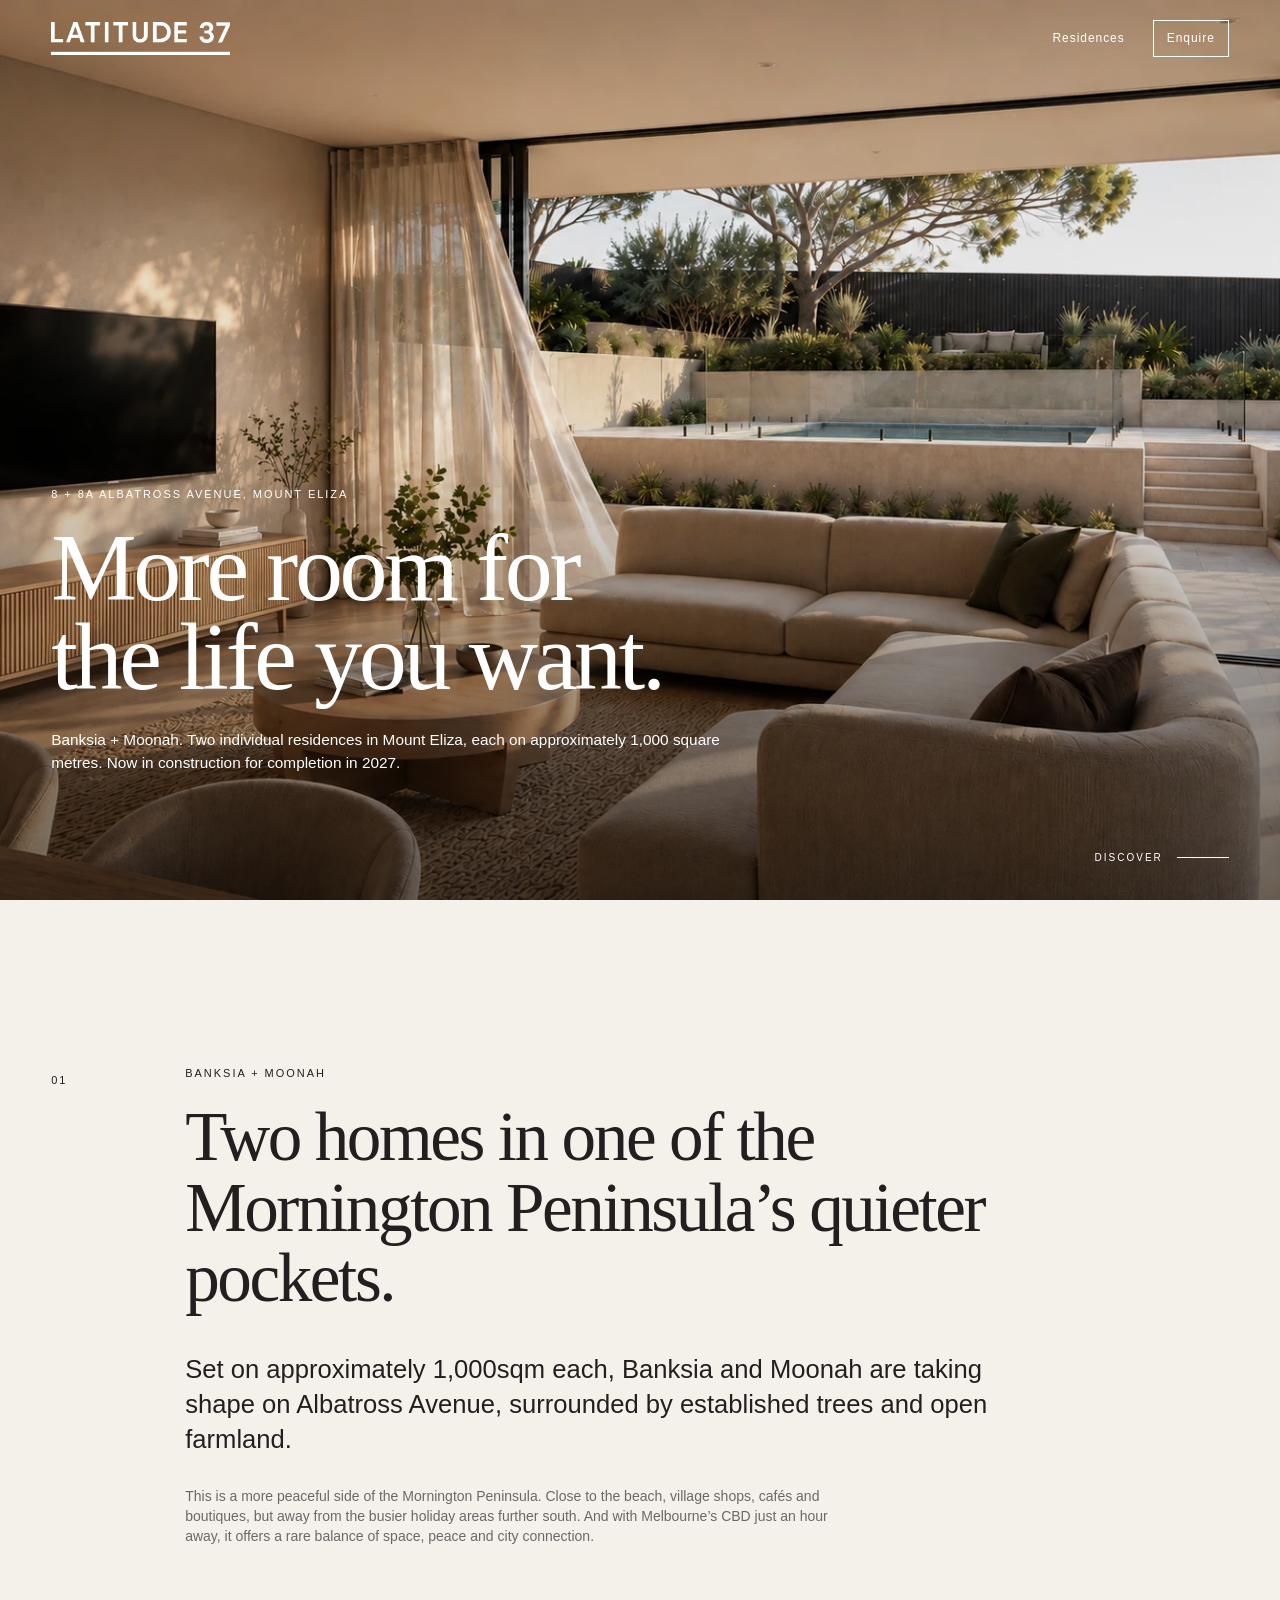
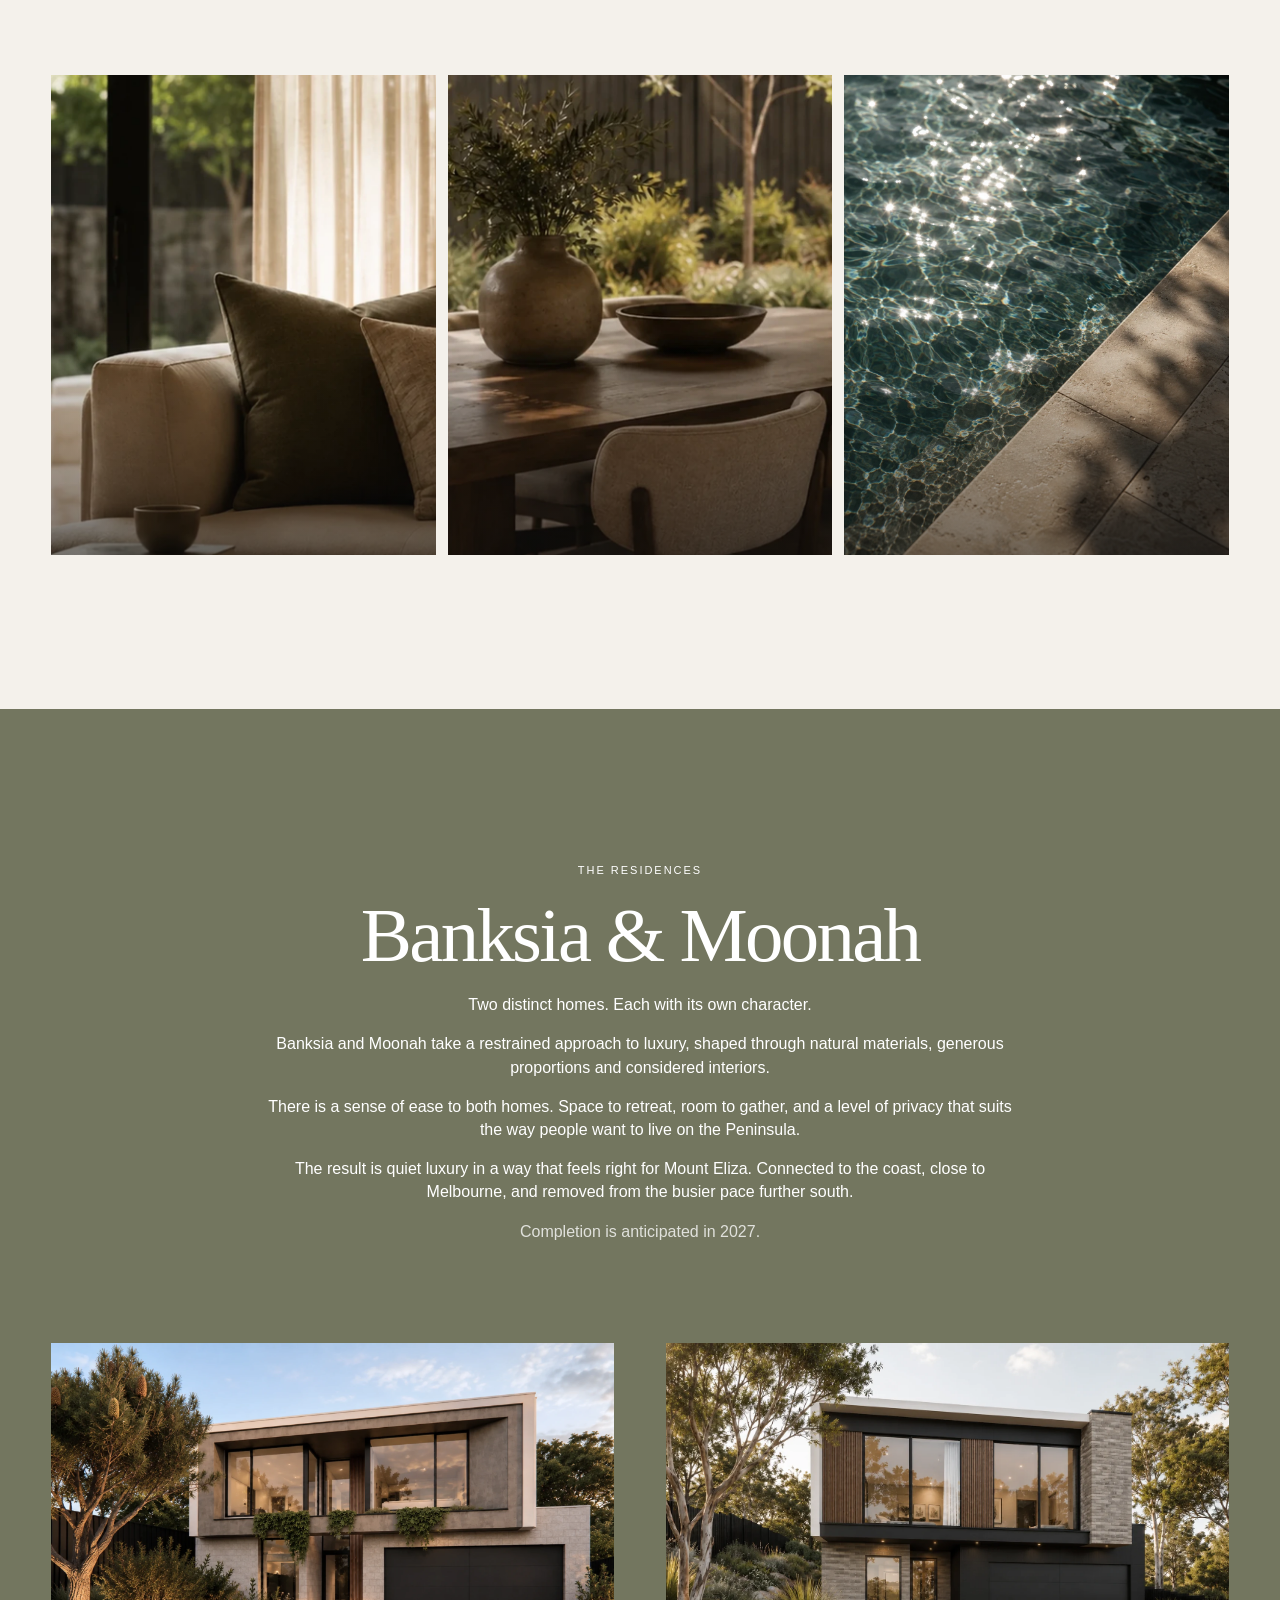
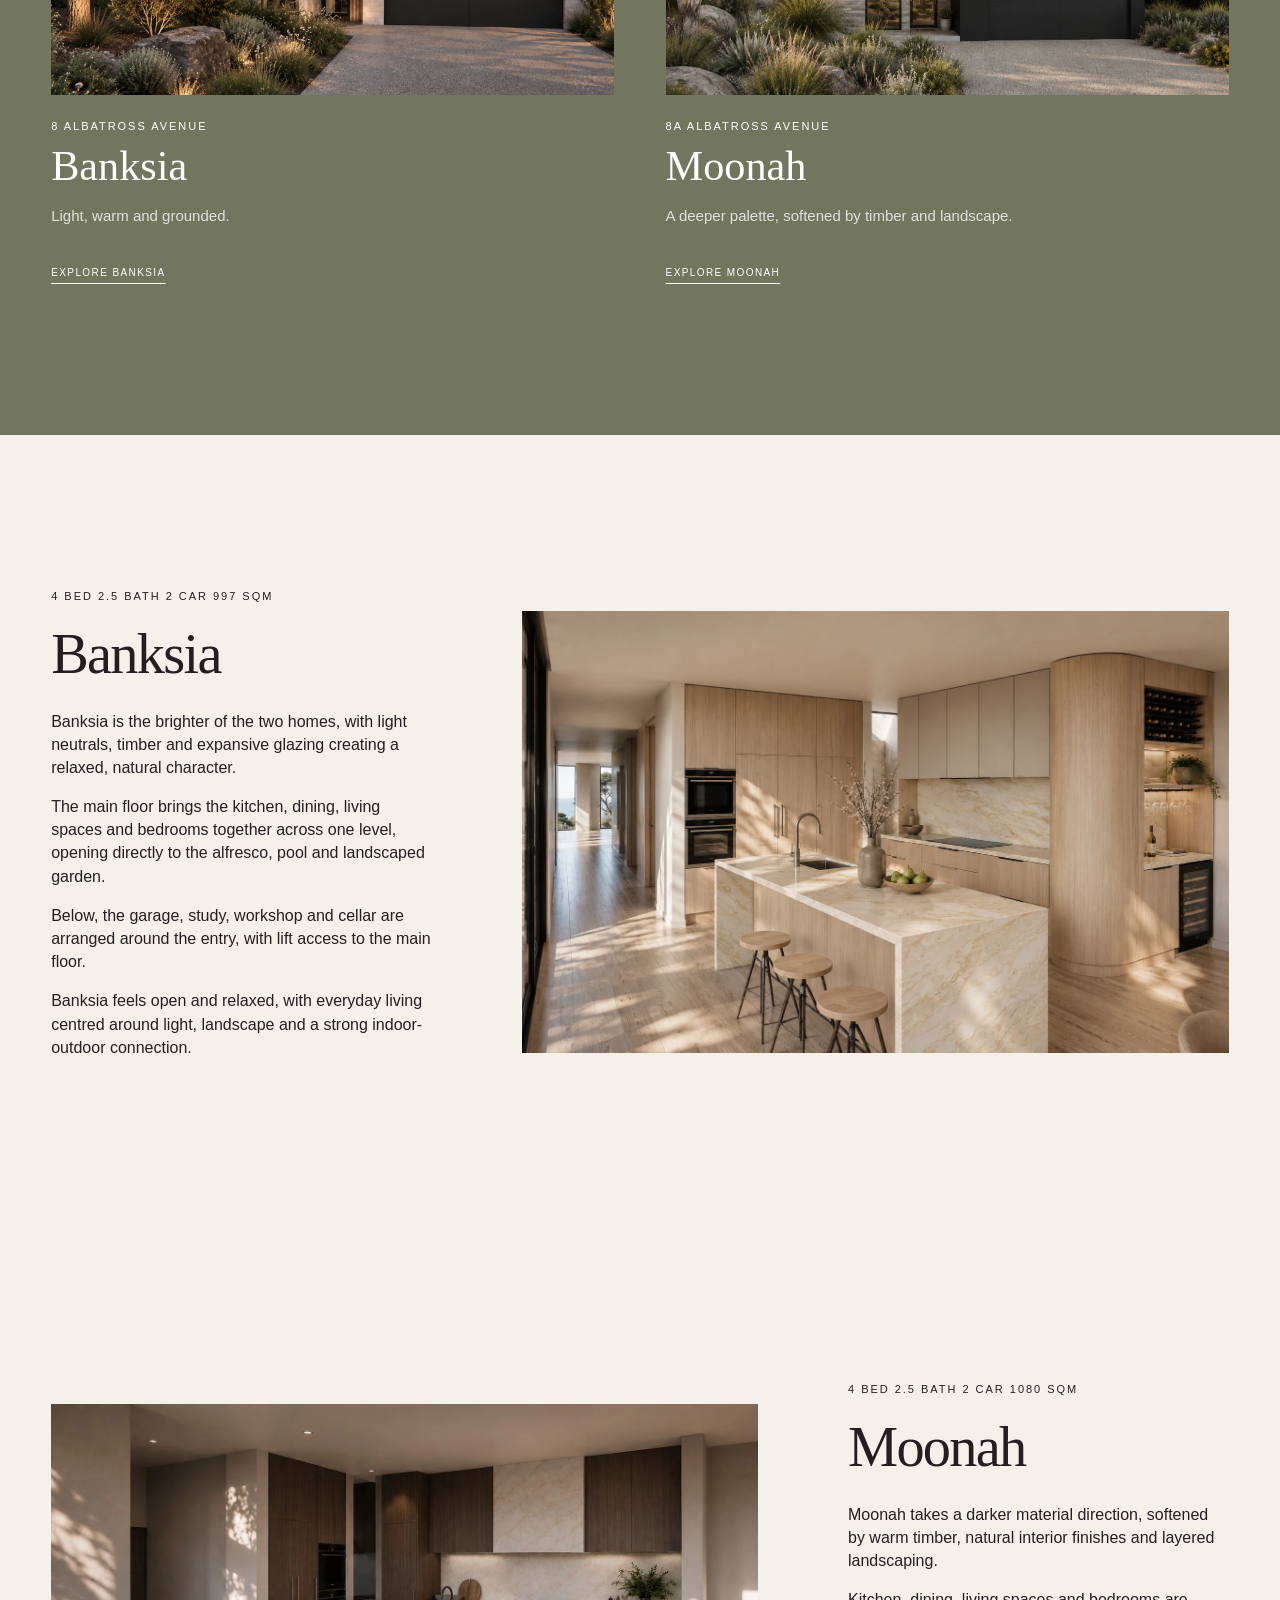
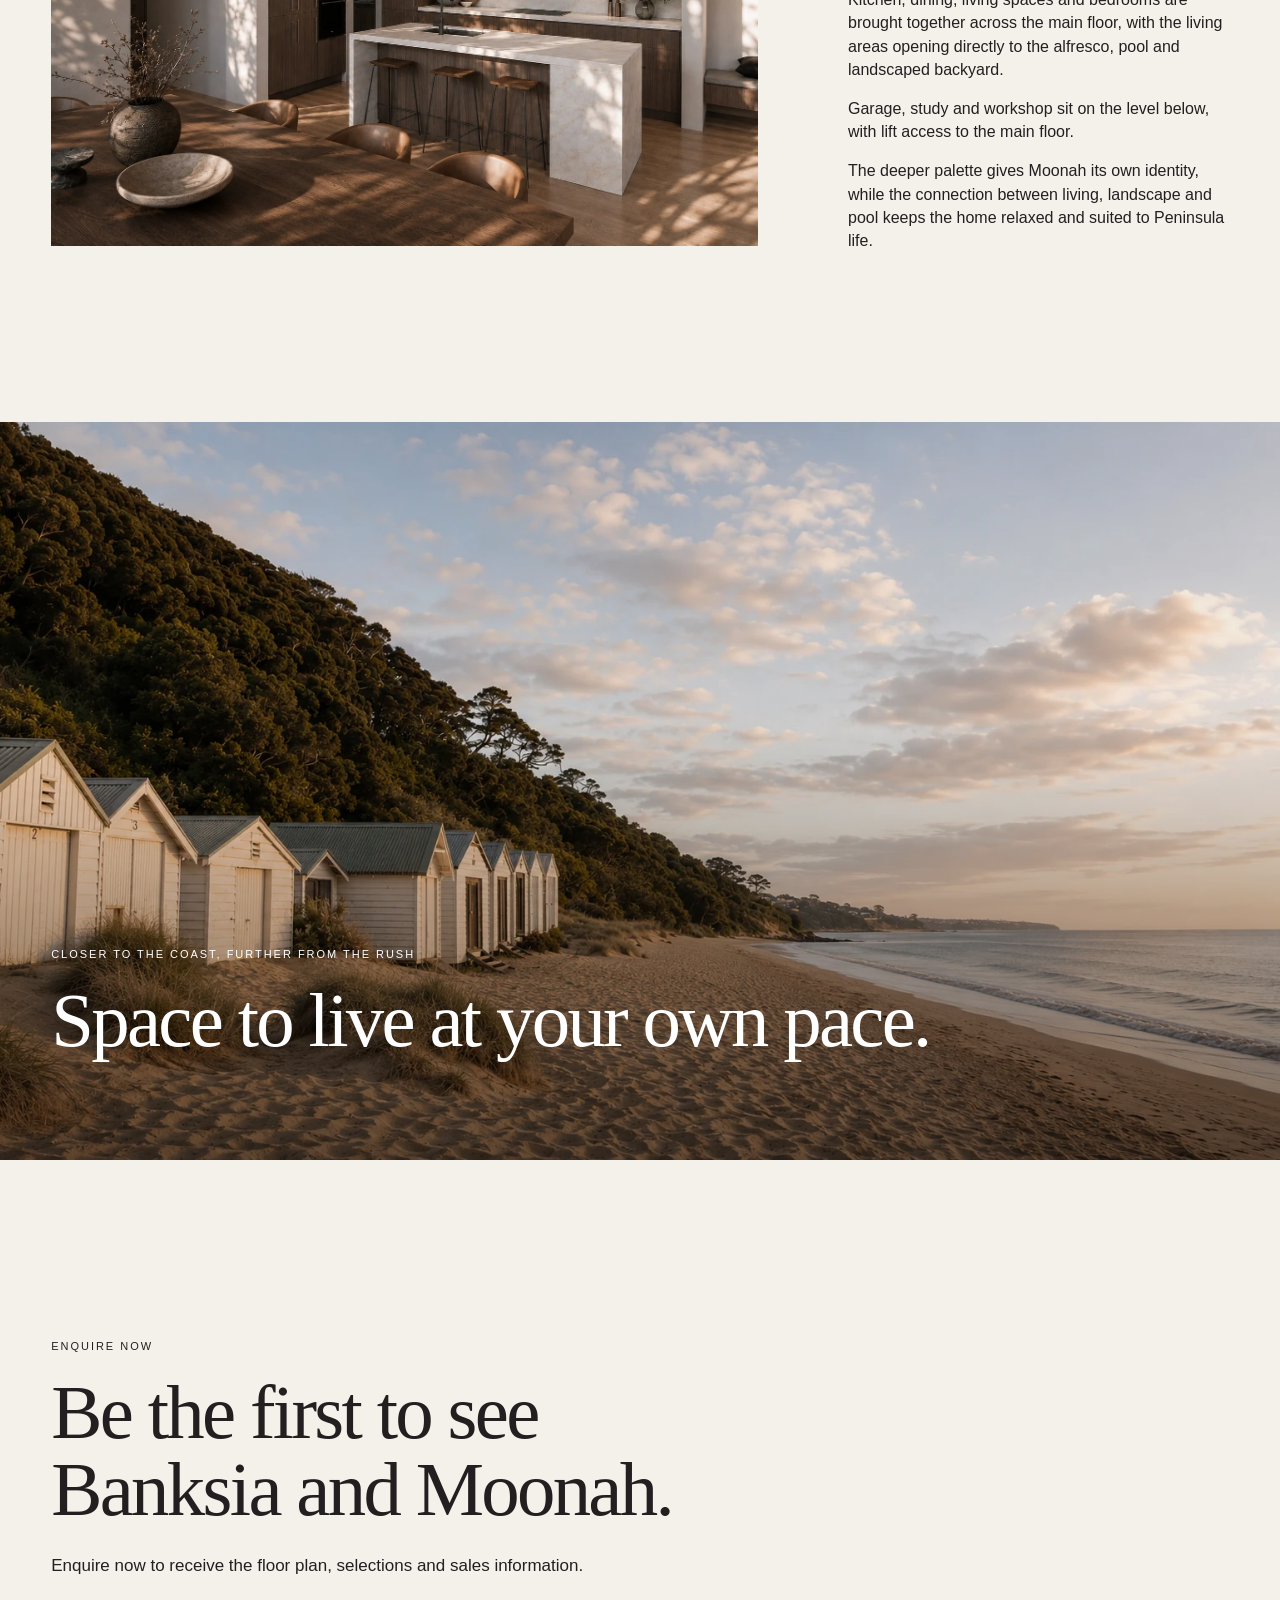
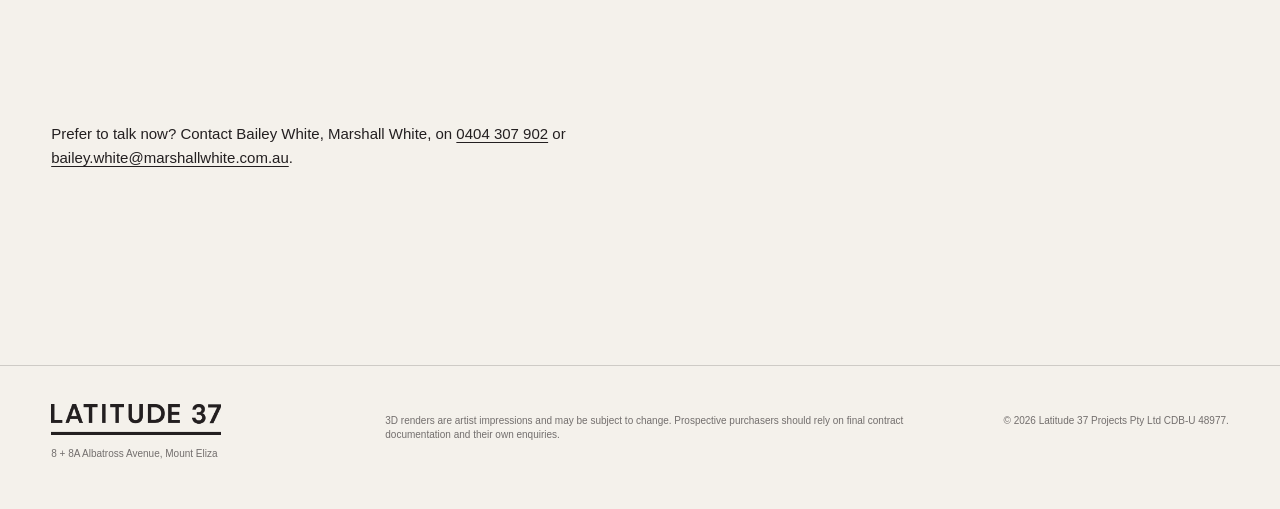
==== commit 229e1c26: "Update index.html" ====
--- a/Discover/index.html
+++ b/Discover/index.html
@@ -164,7 +164,7 @@
 
   <div class="detail-copy reveal">
 
-    <p class="eyebrow">8 Albatross Avenue</p>
+    <p class="eyebrow">4 bed 2.5 bath 2 car 997 sqm </p>
 
     <h2>Banksia</h2>
 
@@ -194,7 +194,7 @@
 
   <div class="detail-copy reveal">
 
-    <p class="eyebrow">8A Albatross Avenue</p>
+    <p class="eyebrow">4 bed 2.5 bath 2 car 1080 sqm</p>
 
     <h2>Moonah</h2>
 
